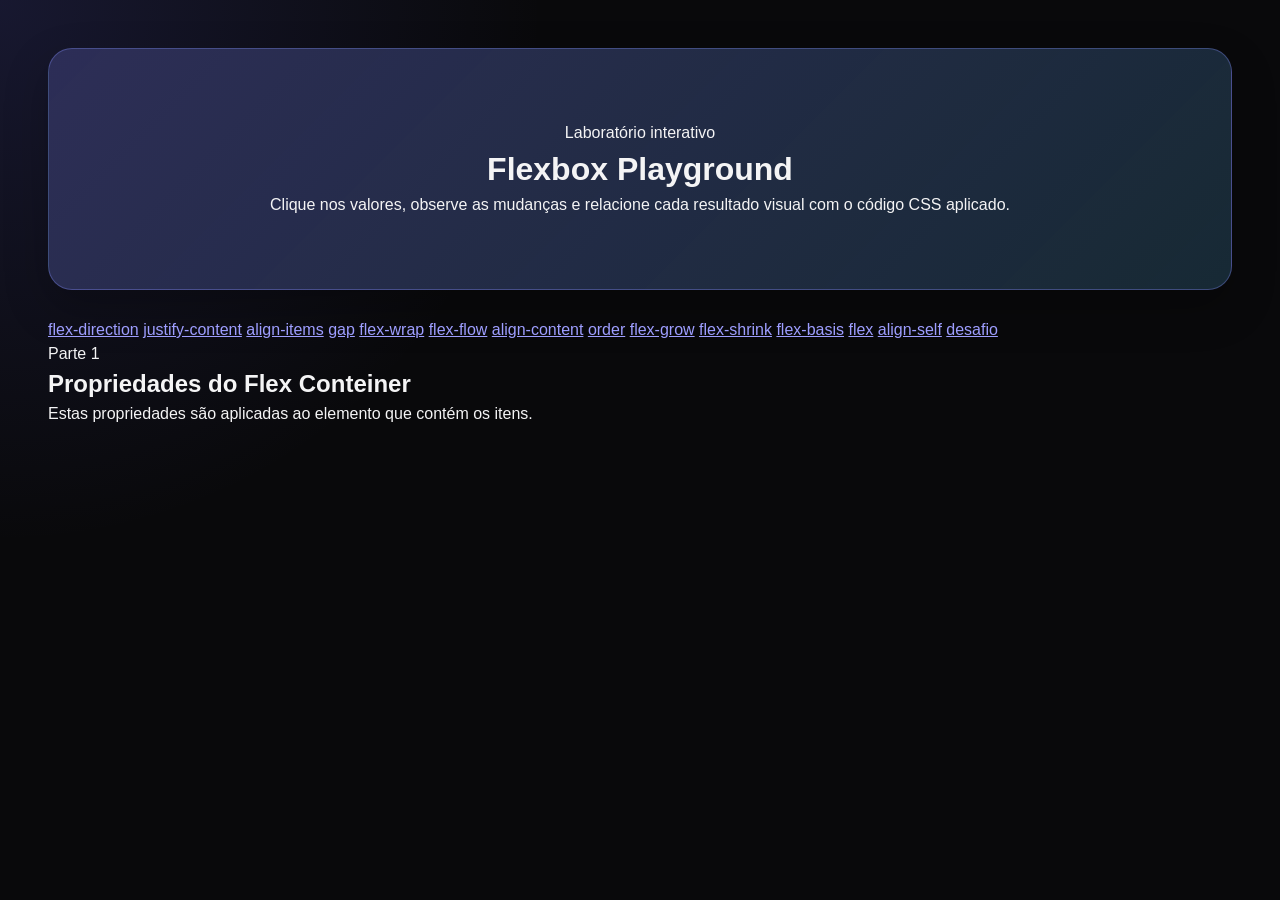
==== flexbox/index.html @ 940555e0 "v1.0.0 Created the project architecture, including:  - /js     - script.js  - /style     - style.css" ====
<!--Define que o 0documento utiliza HTMLS. Deve ser a primeira declaracao do arquivo -->
<!DOCTYPE html>
<!-- A tag html envolve toda a página. lang="pt-BR" informa o idioma para navegadores e leitores de tela. -->
<html lang="pt-BR">

<!-- O head guarda configurações e informações que não aparecem diretamente no conteúdo visual. -->
<head>
    <!-- Permite utilizar acentos, cedilha e outros caracteres especiais corretamente. -->
    <meta charset="UTF-8">
    <!-- Faz o layout respeitar a largura real de celulares, tablets e computadores. -->
    <meta name="viewport" content="width=device-width, initial-scale=1.0">
    <!-- -->
    <meta name="description" content="Laboratório interativo para aprender e praticar as principais propriedades do CSS flexbox">
    <!-- Texto exibido na aba do navegador -->
    <title>Laboratorio Flexbox</title>
    <!-- Conecta o HTML ao arquivo CSS responsável pela aparência da página. -->
    <link rel="stylesheet" href="style/style.css">
</head>

<!-- O body contém todo o conteúdo visível da página.             -->
<body>

   <!-- ===================================================
         CABEÇALHO PRINCIPAL
         Apresenta o nome e a proposta do laboratório.
    =================================================== -->
    <header class="page-header">
        <!-- Pequeno rótulo visual acima do título principal. -->
        <span class="page-label">Laboratório interativo</span>
        <!-- h1 é o título principal e deve representar o assunto da página. -->
        <h1>Flexbox Playground</h1>
        <p>
            Clique nos valores, observe as mudanças e relacione cada resultado visual com o código CSS aplicado.
        </p>
    </header>

    <!-- ===================================================
         NAVEGAÇÃO INTERNA
         Cada link aponta para o id de uma seção da página.
         aria-label descreve o menu para tecnologias assistivas.
    =================================================== -->
 
<nav class="property-navegation" aria-label="Navegação das propriedades do Flexbox">
    <a href="#flex-direction">flex-direction</a>
    <a href="#justify-content">justify-content</a>
    <a href="#align-items">align-items</a>
    <a href="#gap">gap</a>
    <a href="#flex-wrap">flex-wrap</a>
    <a href="#flex-flow">flex-flow</a>
    <a href="#align-content">align-content</a>
    <a href="#order">order</a>
    <a href="#flex-grow">flex-grow</a>
    <a href="#flex-shrink">flex-shrink</a>
    <a href="#flex-basis">flex-basis</a>
    <a href="#flex">flex</a>
    <a href="#align-self">align-self</a>
    <a href="#desafio">desafio</a>
</nav>


<!-- O main reúne o conteúdo principal do laboratório -->
<main>
    <!-- ===================================================
         PARTE 1 — PROPRIEDADES DO FLEX CONTAINER
         São aplicadas ao elemento pai, responsável por organizar os itens.
    =================================================== -->
    <header class="group-header">
        <span>Parte 1</span>
        <h2>Propriedades do Flex Conteiner</h2>
        <p>Estas propriedades são aplicadas ao elemento que contém os itens.</p>
    </header>
</main>

</body>

</html>
---- flexbox/style/style.css ----
/* ===========================================
   Configurações gerais
=========================================== */

:root {
    color-scheme: dark;
    --background: #09090b;
    --surface: #18181b;
    --surface-soft: #27272a;
    --surface-highlight: #3f3f46;
    --border: #52525b;
    --text: #f4f4f5;
    --text-muted: #d4d4d8;
    --primary: #818cf8;
    --accent: #38bdf8;
    --sucess: #22c55e;
    --warning: #f59e0b;
    --danger: #ef4444;
    --item: #0ea5e9;
    --item-selected: #f97316;
    --radius-small: 8px;
    --radius-medium: 12px;
    --radius-large: 18px;
    --shadow: 0 18px 45px rgba(0,0,0,0.24);

}

* {
    margin: 0;
    padding: 0;
    box-sizing: border-box;
}

html {
    scroll-behavior: smooth;
    scroll-padding-top: 100px;
}

body {
    min-height: 100vh;
    padding: clamp(16px, 4vw, 48px);
    color: var(--text);
    background:
        radial-gradient(circle at top left, rgba(99, 102, 241, 0.16), transparent 34rem), var(--background);
    font-family: Inter, Arial, Helvetica, sans-serif;
    line-height: 1.5;
}

button,
select {
    font: inherit;
}

button,
a,
select {
    -webkit-tap-highlight-color: transparent;
}

button:focus-visible,
a:focus-visible,
select:focus-visible {
    outline: 3px solid #facc15;
    outline-offset: 3px;
}

/* ===========================================
   Cabeçalho e navegação
=========================================== */

.page-header {
    max-width: 1200px;
    margin: 0 auto 28px;
    padding: clamp(28px, 6vw, 72px);
    text-align: center;
    background: 
    linear-gradient(
        135deg, rgba(99, 102, 241, 0.28),rgba(14, 165, 233, 0.12)), var(--surface);
    border: 1px solid rgba(129, 140, 248, 0.35);
    border-radius: 24px;
    box-shadow: var(--shadow);
}
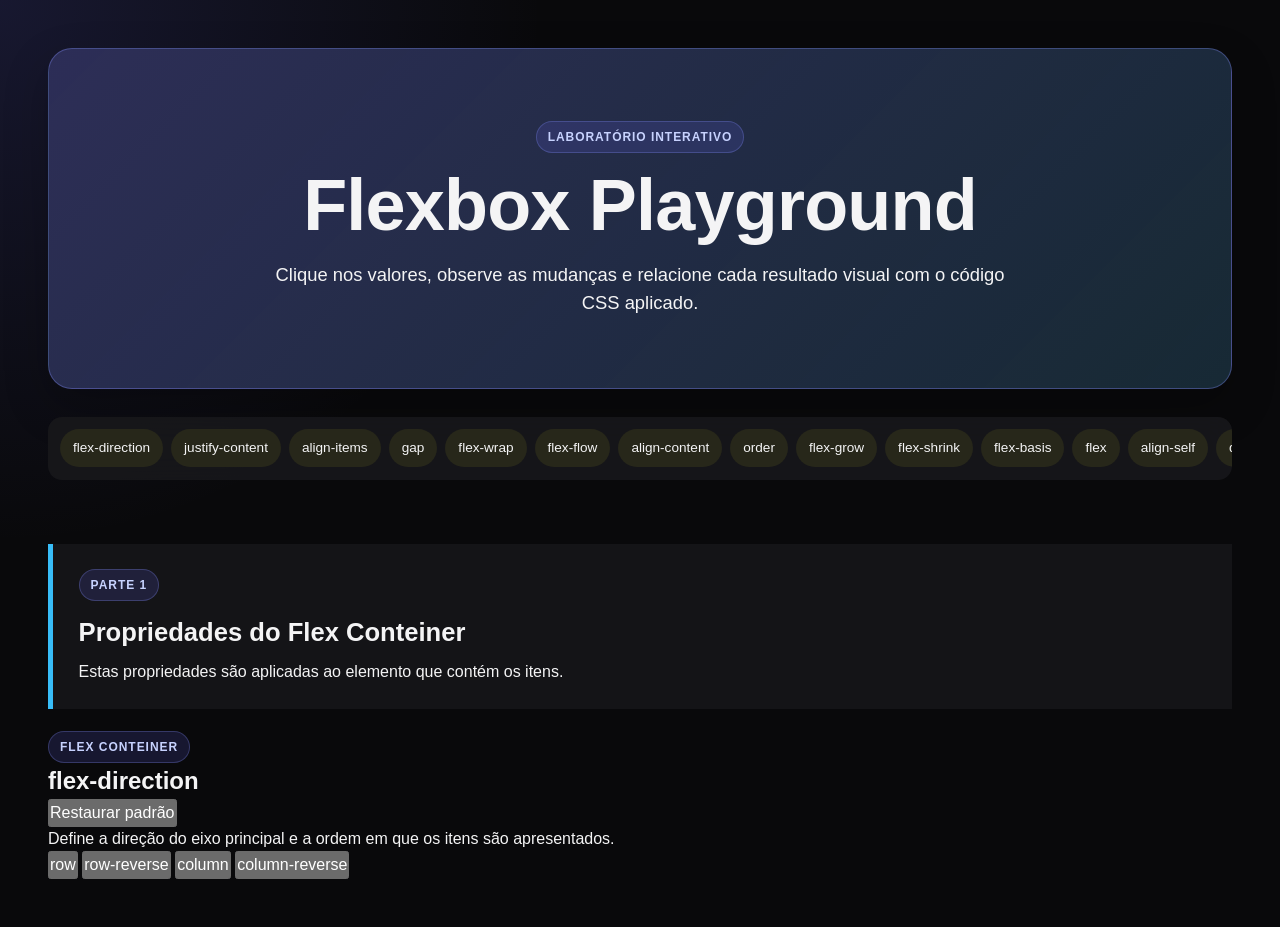
==== commit 78043bbd: "v1.0.1 Updates to index.html:  1. Fixed bugs in the navigation menu. 2. Added styling to the `group-" ====
--- a/flexbox/index.html
+++ b/flexbox/index.html
@@ -69,6 +69,39 @@
         <h2>Propriedades do Flex Conteiner</h2>
         <p>Estas propriedades são aplicadas ao elemento que contém os itens.</p>
     </header>
+
+    <!-- ===================================================
+         SEÇÃO: flex-direction
+         Define a direção do eixo principal e a ordem inicial dos itens.
+         O id permite acessar esta seção pelo menu de navegação.
+    =================================================== -->
+    <section class="demo" id="flex-direction">
+    <!-- Agrupa o título da propriedade e o botão que restaura o valor inicial. -->
+     <div class="demo-heading">
+        <div>
+            <span class="property-type">Flex Conteiner</span>
+            <h2>flex-direction</h2>
+        </div>
+        <button type="button" class="reset-button" data-reset-section="direction">Restaurar padrão</button>
+     </div>
+
+     <p class="demo-introduction">
+        Define a direção do eixo principal e a ordem em que os itens são apresentados.
+     </p>
+
+         <!-- 
+            Grupo de botões com os valores da propriedade.
+            role="group" e aria-label ajudam leitores de tela.
+            data-* guarda o valor que será lido pelo JavaScript.
+            aria-pressed informa qual botão está ativo
+         -->
+        <div class="buttons" role="group" aria-label="Valores de flex-direction">
+            <button type="button" data-direction="row" aria-pressed="true">row</button>
+            <button type="button" data-direction="row-reverse" aria-pressed="false">row-reverse</button>
+            <button type="button" data-direction="column" aria-pressed="false">column</button>
+            <button type="button" data-direction="column-reverse" aria-pressed="false">column-reverse</button>
+        </div>
+     </section>
 </main>
 
 </body>
--- a/flexbox/style/style.css
+++ b/flexbox/style/style.css
@@ -1,82 +1,181 @@
 /* ===========================================
    Configurações gerais
 =========================================== */
-
+ 
 :root {
     color-scheme: dark;
-    --background: #09090b;
+    --backgroud: #09090b;
     --surface: #18181b;
-    --surface-soft: #27272a;
+    --surface-soft: #27271a;
     --surface-highlight: #3f3f46;
-    --border: #52525b;
-    --text: #f4f4f5;
-    --text-muted: #d4d4d8;
-    --primary: #818cf8;
+    --bolder: #52525b;
+    --text:#f4f4f5;
+    --text-meted:#d4d4d8;
+    --primary:#6366f1;
+    --primary-hover: #818cf8;
     --accent: #38bdf8;
     --sucess: #22c55e;
     --warning: #f59e0b;
-    --danger: #ef4444;
+    --darger:#ef4444;
     --item: #0ea5e9;
     --item-selected: #f97316;
-    --radius-small: 8px;
-    --radius-medium: 12px;
+    --radius-small:8px;
+    --radius-medium:12px;
     --radius-large: 18px;
-    --shadow: 0 18px 45px rgba(0,0,0,0.24);
-
+    --shadow: 0 18px 45px rgba(0, 0, 0, 0.24);
 }
-
-* {
+ 
+*{
     margin: 0;
     padding: 0;
-    box-sizing: border-box;
+    box-sizing:border-box;
 }
-
+ 
 html {
     scroll-behavior: smooth;
-    scroll-padding-top: 100px;
+    scroll-padding-top:100px;
 }
-
+ 
 body {
     min-height: 100vh;
     padding: clamp(16px, 4vw, 48px);
     color: var(--text);
     background:
-        radial-gradient(circle at top left, rgba(99, 102, 241, 0.16), transparent 34rem), var(--background);
+        radial-gradient(circle at top left,
+            rgba(99, 102, 241, 0.16),
+            transparent 34rem),
+        var(--backgroud);
     font-family: Inter, Arial, Helvetica, sans-serif;
     line-height: 1.5;
 }
-
-button,
-select {
-    font: inherit;
+ 
+button, select {
+    font:inherit
 }
-
-button,
-a,
-select {
-    -webkit-tap-highlight-color: transparent;
+ 
+button, a, select {
+    -webkit-tap-highlight-color: transparent
 }
-
+ 
 button:focus-visible,
 a:focus-visible,
 select:focus-visible {
     outline: 3px solid #facc15;
     outline-offset: 3px;
 }
-
+ 
 /* ===========================================
-   Cabeçalho e navegação
+   Configurações gerais
 =========================================== */
-
+ 
 .page-header {
     max-width: 1200px;
     margin: 0 auto 28px;
     padding: clamp(28px, 6vw, 72px);
     text-align: center;
-    background: 
-    linear-gradient(
-        135deg, rgba(99, 102, 241, 0.28),rgba(14, 165, 233, 0.12)), var(--surface);
+    background:
+        linear-gradient(
+            135deg, rgba(99, 102, 241, 0.28),
+            rgba(14, 165, 233, 0.12)
+        ),
+        var(--surface);
     border: 1px solid rgba(129, 140, 248, 0.35);
     border-radius: 24px;
-    box-shadow: var(--shadow);
-}+    box-shadow:var(--shadow);
+}
+ 
+.page-label,
+.property-type,
+.group-header span {
+    display: inline-flex;
+    align-items: center;
+    width: fit-content;
+    padding: 6px 11px;
+    color: #c7d2fe;
+    background-color: rgba(99, 102, 241, 0.16);
+    border: 1px solid rgba(129, 140, 248, 0.28);
+    border-radius: 999px;
+    font-size: 0.75rem;
+    font-weight: 700;
+    letter-spacing: 0.08em;
+    text-transform: uppercase;
+}
+ 
+.page-header h1 {
+    margin-top: 16px;
+    font-size: clamp(2rem, 7vw, 4.5rem);
+    line-height: 1;
+    letter-spacing: -0.05rem;
+}
+ 
+.page-header p {
+    max-width: 760px;
+    margin: 20px auto 0;
+    color: var(--text-muted);
+    font-size: clamp(1rem, 2vw,1.15rem);
+}
+ 
+.property-navegation {
+    position: sticky;
+    top: 12px;
+    z-index: 20;
+    display: flex;
+    gap: 8px;
+    flex-wrap: nowrap;
+    max-width: 1200px;
+    margin: 0 auto 36px;
+    padding: 12px;
+    overflow-x: auto;
+    background-color: rgba(24, 24, 27, 0.9);
+    border: 1px solid var(--border);
+    border-radius: 14px;
+    box-shadow: 0 12px 30 rgba(0, 0, 0, 0.2);
+    backdrop-filter: blur(14px);
+}
+ 
+.property-navegation a {
+    flex: 0 0 auto;
+    padding: 8px 12px;
+    color: var(--text-muted);
+    background-color: var(--surface-soft);
+    border: 1px solid transparent;
+    border-radius: 999px;
+    text-decoration: none;
+    font-size: 0.85rem;
+    transition: 0.2s;
+}
+ 
+.property-navegation a:hover {
+    color: white;
+    background-color: var(--primary);
+    border-color: var(--primary);
+}
+ 
+/* ===========================================
+   Grupos e seções
+=========================================== */
+ 
+main {
+    max-width: 1220px;
+    margin: 0 auto;
+}
+ 
+.group-header {
+    margin: 64px 0 22px;
+    padding: clamp(20px, 2vw, 32px);
+    background-color: rgba(24, 24, 27, 0.76);
+    border-left: 5px solid var(--accent);
+    border-radius: 0 var(--radius-large) var(--radiuns-larger) 0;
+}
+ 
+.group-header h2 {
+    margin-top: 12px;
+    color: var(--text);
+    font-size: clamp(1.6rem, 2vw, 2.4rem);
+}
+ 
+.group-header p {
+    margin-top: 8px;
+    color: var(--text-muted);
+}
+ 
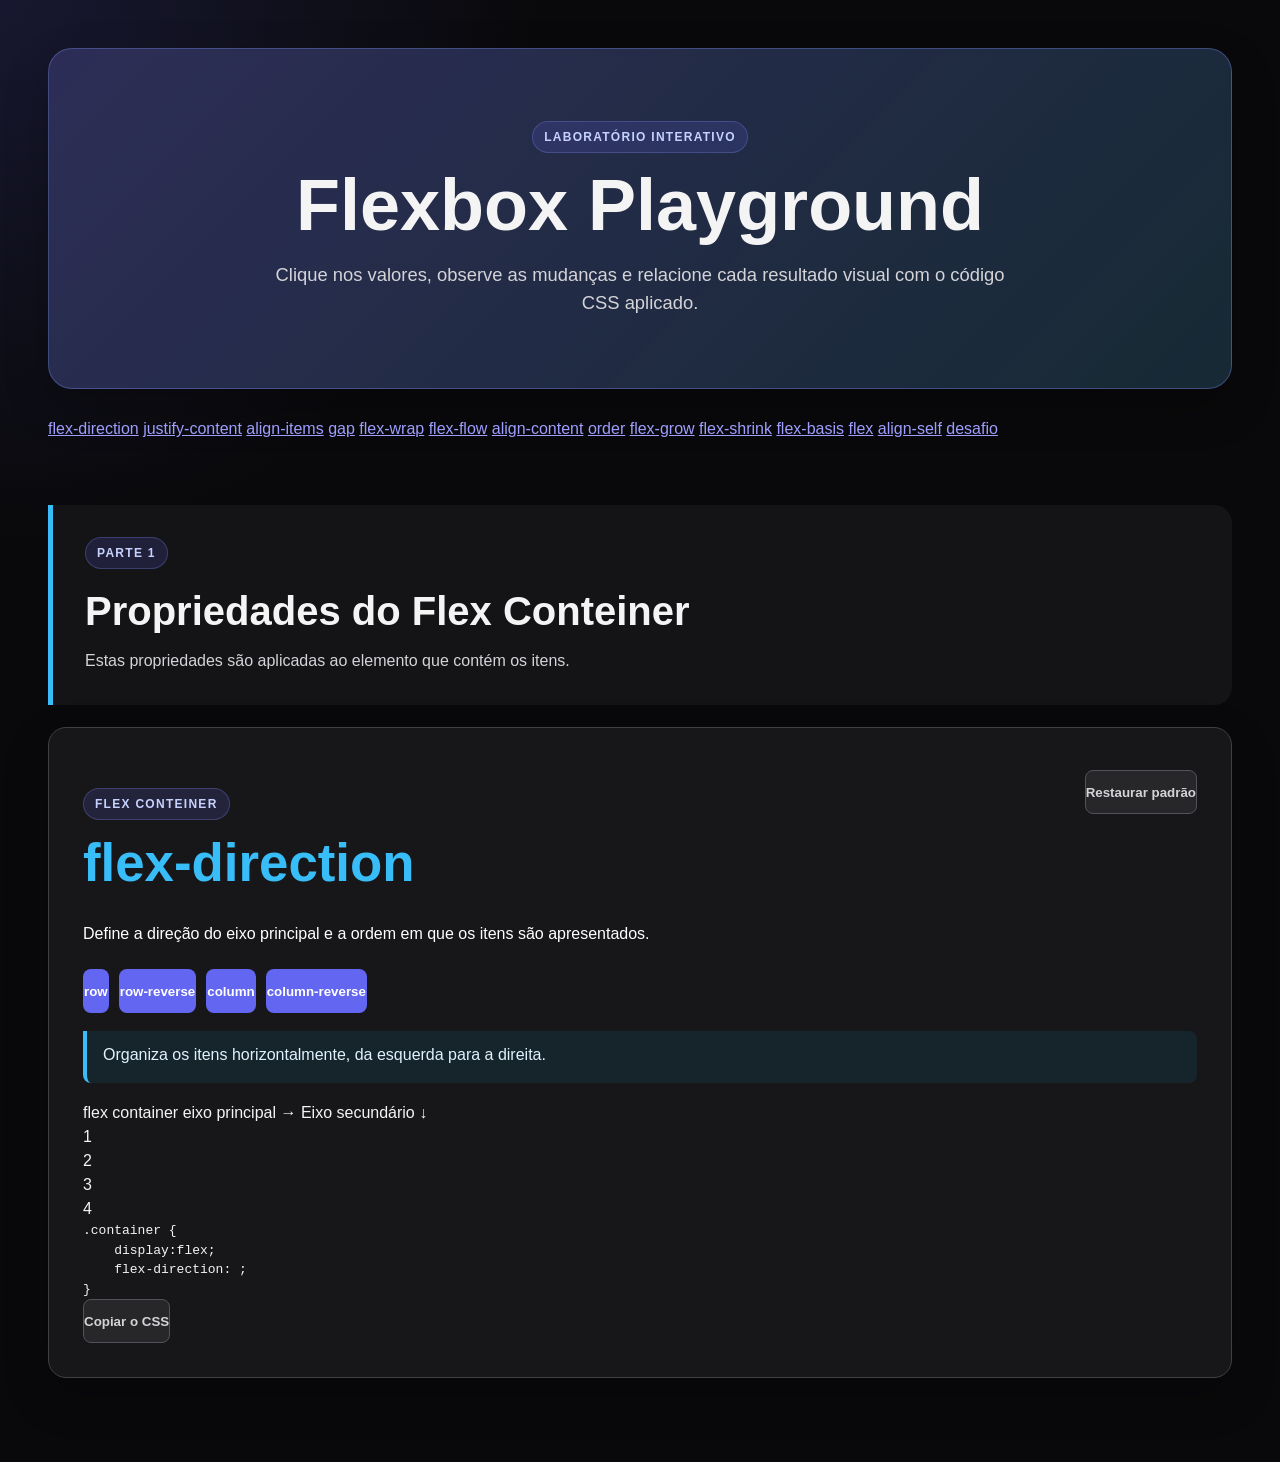
==== commit 87304881: "v1.0.2 Update to index.html:  1. Added a custom description field (updated via JavaScript based on t" ====
--- a/flexbox/index.html
+++ b/flexbox/index.html
@@ -101,7 +101,48 @@
             <button type="button" data-direction="column" aria-pressed="false">column</button>
             <button type="button" data-direction="column-reverse" aria-pressed="false">column-reverse</button>
         </div>
-     </section>
+
+             <!-- 
+            Descrição atualizada pelo JavaScript conforme o botão escolhido.
+            aria-live="polite" permite anunciar a mudança para leitores de tela.
+         -->
+
+         <P class="property-description direction-description" aria-live="polite">
+            Organiza os itens horizontalmente, da esquerda para a direita.
+         </P>
+
+          <!-- 
+            Áre visual da demonstração.
+            A classe container recebe disflax:flex no CSS.
+            A segunda classe identifica a propriedade demonstrada.
+         -->
+            <div class="container direction-container" id="direction-container">
+                <span class="container-label">flex container</span>
+                <!-- Indicadores dos eixos; o JavaScript atualiza as setas nesta seção. -->
+                <span class="axis axis-main direction-main-axis">eixo principal →</span>
+                <span class="axis axis-cross direction-cross-axis">Eixo secundário ↓</span>
+                <!-- Cada elemento .item é um flex Item. Os números facilitam observar ordem e posição-->
+                 <div><span class="item">1</span></div>
+                 <div><span class="item">2</span></div>
+                 <div><span class="item">3</span></div>
+                 <div><span class="item">4</span></div>
+            </div>
+
+            <!-- 
+            Mostra o CSS correspondente ao valor selecionado.
+            pre preserva espaços e quebras de linha; code identifica código-fonte.
+            Obotão usa data-copy-property e data-copy-target para copiar o resultado.
+            -->
+            <div class="code-wrapper">
+                <pre class="code"><code>.container {
+    display:flex;
+    flex-direction: <strong class="direction-value" aria-live="polite"></strong>;
+}</code></pre>
+                <button type="button" class="copy-button" data-copy-property="flex-direction"
+                    data-copy-target=".direction-value">Copiar o CSS</button>
+            </div>
+        </section>
+
 </main>
 
 </body>
--- a/flexbox/style/style.css
+++ b/flexbox/style/style.css
@@ -4,36 +4,36 @@
  
 :root {
     color-scheme: dark;
-    --backgroud: #09090b;
+    --background: #09090b;
     --surface: #18181b;
-    --surface-soft: #27271a;
+    --surface-soft: #27272a;
     --surface-highlight: #3f3f46;
-    --bolder: #52525b;
-    --text:#f4f4f5;
-    --text-meted:#d4d4d8;
-    --primary:#6366f1;
+    --border: #52525b;
+    --text: #f4f4f5;
+    --text-muted: #d4d4d8;
+    --primary: #6366f1;
     --primary-hover: #818cf8;
     --accent: #38bdf8;
     --sucess: #22c55e;
     --warning: #f59e0b;
-    --darger:#ef4444;
+    --danger: #ef4444;
     --item: #0ea5e9;
     --item-selected: #f97316;
-    --radius-small:8px;
-    --radius-medium:12px;
-    --radius-large: 18px;
-    --shadow: 0 18px 45px rgba(0, 0, 0, 0.24);
+    --radius-small: 8px;
+    --radius-medium: 12px;
+    --radius-large:18px;
+    --shadow:0 18px 45px rgba(0, 0, 0, 0.24);
 }
  
 *{
     margin: 0;
     padding: 0;
-    box-sizing:border-box;
+    box-sizing: border-box;
 }
  
 html {
     scroll-behavior: smooth;
-    scroll-padding-top:100px;
+    scroll-padding-top: 100px;
 }
  
 body {
@@ -42,30 +42,33 @@
     color: var(--text);
     background:
         radial-gradient(circle at top left,
-            rgba(99, 102, 241, 0.16),
-            transparent 34rem),
-        var(--backgroud);
-    font-family: Inter, Arial, Helvetica, sans-serif;
+         rgba(99, 102, 241, 0.16),
+        transparent 34rem),
+        var(--background);
+    font-family: Inter, Arial, Arial, Helvetica, sans-serif;
     line-height: 1.5;
 }
  
-button, select {
-    font:inherit
-}
- 
-button, a, select {
-    -webkit-tap-highlight-color: transparent
+button
+select {
+    font: inherit;
+}
+ 
+button,
+a,
+select {
+    -webkit-tap-highlight-color: transparent;
 }
  
 button:focus-visible,
 a:focus-visible,
 select:focus-visible {
-    outline: 3px solid #facc15;
+    outline:3px solid #facc15;
     outline-offset: 3px;
 }
  
 /* ===========================================
-   Configurações gerais
+   Cabeçalho e navegação
 =========================================== */
  
 .page-header {
@@ -81,7 +84,7 @@
         var(--surface);
     border: 1px solid rgba(129, 140, 248, 0.35);
     border-radius: 24px;
-    box-shadow:var(--shadow);
+    box-shadow: var(--shadow);
 }
  
 .page-label,
@@ -90,14 +93,14 @@
     display: inline-flex;
     align-items: center;
     width: fit-content;
-    padding: 6px 11px;
+    padding:6px 11px;
     color: #c7d2fe;
-    background-color: rgba(99, 102, 241, 0.16);
+    background: rgba(99, 102, 241, 0.16);
     border: 1px solid rgba(129, 140, 248, 0.28);
     border-radius: 999px;
     font-size: 0.75rem;
     font-weight: 700;
-    letter-spacing: 0.08em;
+    letter-spacing: 0.08rem;
     text-transform: uppercase;
 }
  
@@ -105,17 +108,17 @@
     margin-top: 16px;
     font-size: clamp(2rem, 7vw, 4.5rem);
     line-height: 1;
-    letter-spacing: -0.05rem;
+    letter-spacing: -0,05em;
 }
  
 .page-header p {
     max-width: 760px;
     margin: 20px auto 0;
     color: var(--text-muted);
-    font-size: clamp(1rem, 2vw,1.15rem);
-}
- 
-.property-navegation {
+    font-size: clamp(1rem, 2vw, 1.15rem); /*   1.15rem*/
+}
+ 
+.property-navigation {
     position: sticky;
     top: 12px;
     z-index: 20;
@@ -129,11 +132,11 @@
     background-color: rgba(24, 24, 27, 0.9);
     border: 1px solid var(--border);
     border-radius: 14px;
-    box-shadow: 0 12px 30 rgba(0, 0, 0, 0.2);
+    box-shadow: 0 12px 30px rgba(0, 0, 0, 0.2);
     backdrop-filter: blur(14px);
 }
  
-.property-navegation a {
+.property-navigation a {
     flex: 0 0 auto;
     padding: 8px 12px;
     color: var(--text-muted);
@@ -145,37 +148,201 @@
     transition: 0.2s;
 }
  
-.property-navegation a:hover {
+.property-navigation a:hover {
     color: white;
     background-color: var(--primary);
-    border-color: var(--primary);
-}
- 
-/* ===========================================
-   Grupos e seções
-=========================================== */
+    border-color: var(--primary-hover);
+}
+ 
+/* ================================================
+    Grupois e seções
+================================================ */
  
 main {
-    max-width: 1220px;
+    max-width: 1200px;
     margin: 0 auto;
 }
  
 .group-header {
     margin: 64px 0 22px;
-    padding: clamp(20px, 2vw, 32px);
+    padding: clamp(20px, 4vw, 32px);
     background-color: rgba(24, 24, 27, 0.76);
     border-left: 5px solid var(--accent);
-    border-radius: 0 var(--radius-large) var(--radiuns-larger) 0;
+    border-radius: 0 var(--radius-large) var(--radius-large) 0;
 }
  
 .group-header h2 {
     margin-top: 12px;
     color: var(--text);
-    font-size: clamp(1.6rem, 2vw, 2.4rem);
+    font-size: clamp(1.6rem, 4vw, 2.5rem);
 }
  
 .group-header p {
     margin-top: 8px;
     color: var(--text-muted);
 }
- + 
+/* ===========================================================
+    CARD DE DEMONSTRAÇÃO
+ 
+    Cada propriedade é apresentada dentro de um card separado.
+ 
+    overflow: hidden impede que elementos ultrapassem as bordas.
+=========================================================== */
+ 
+.demo {
+    margin-bottom: 36px;
+    padding: clamp(20px, 4vw, 34px);
+    overflow: hidden;
+    background-color: rgba(24, 24, 27, 0.92);
+    border: 1px solid var(--surface-highlight);
+    border-radius: var(--radius-large);
+    box-shadow: var(--shadow);
+}
+ 
+/* ============================================================
+    CABEÇALHO INTERNO DA DEMONSTRAÇÃO
+ 
+    Utiliza Flexblox para separar o título da propriedade e
+    o botão de restauração.
+============================================================ */
+ 
+.demo-heading {
+    display: flex;
+    align-items: flex-start;
+    justify-content: space-between;
+    gap: 20px;
+}
+ 
+.demo-heading {
+    margin-top: 8px;
+    color: var(--accent);
+    font-size: clamp(1.55rem, 4vw, 2.2rem);
+ 
+ 
+}.item-property {
+    color: #fed7aa;
+    background-color: rgba(249, 115, 22, 0.14);
+    border-color: rgba(249, 115, 22, 0.3);
+}
+ 
+.challange-label {
+    color: #bbf7d0;
+    background: rgba(34, 197, 94, 0.14);
+    border-color: rgba(34, 197, 94, 0.3);
+}
+ 
+.demo-introduction {
+    max-width: 850px;
+    margin: 18px 0 22px;
+    color: var(--text-muted);
+    line-height: 1.7;
+}
+ 
+.demo-introduction {
+    color: white;
+}
+ 
+/* ============================================================
+    DESCRIÇÃO DINÂMICA
+ 
+    Este texto será atualizado pelo JavaScript quando o aluno
+    selecionar outro valor da propriedade;
+============================================================= */
+ 
+.property-description {
+    min-height: 52px;
+    margin: 0 0 18px;
+    padding: 12px 16px;
+    color: #e0f2fe;
+    background-color: rgba(14, 165, 233, 0.09);
+    border-left: 4px solid var(--accent);
+    border-radius: 0 var(--radius-small) var(--radius-small);
+}
+ 
+/*====================================================
+botoes e controles
+====================================================*/
+ 
+.buttons {
+    display: flex;
+    gap: 10px;
+    flex-wrap: wrap;
+    margin-bottom: 18px;
+}
+ 
+/*====================================================
+botao padrao
+ 
+min-height: 44px cria uma area confortavel para que clique tambem em dispositivos com tela sencivel ao toque
+====================================================*/
+ 
+button{
+    min-height: 44px;
+    padding: 10 px 17px;
+    color: white;
+    background-color: var(--primary);
+    border: 1px solid transparent;
+    border-radius: var(--radius-small);
+    cursor: pointer;
+    font-weight: 700;
+    transition:
+        tranform 0.2s,
+        background-color 0.02s,
+        border-color 0.02s,
+        box-shadow 0.02;
+}
+ 
+button.hover {
+    background-color: var(--primary-hover);
+    transform: translateY(-1px);
+}
+ 
+/*====================================================
+botap ativo
+a classe active é controlada pelo javascript e mostra qual valor css esta selecionado
+====================================================*/
+ 
+button.avtive {
+    color: #052e16;
+    background-color: var(--sucess);
+    border-color: #86efac;
+    box-shadow: 0 0 0 4px rgba(34, 196, 94, 0.14);
+}
+ 
+.reset-button,
+.copy-button {
+    color: var(--text-muted);
+    background-color: var(--surface-soft);
+    border-color: var(--border);
+    font-weight: 600;
+ 
+}
+ 
+.reset-button:hover,
+.copy-button:hover {
+    color: white;
+    background-color: var(--surface-highlight);
+}
+ 
+/*====================================================
+esta classe é adicionada temporariamente pelo javascript após o codigo css ser copiado
+====================================================*/
+ 
+.copy-button.copy-success {
+    color: #052e16;
+    background-color: var(--sucess);
+    border-color: #86efac;
+}
+ 
+.compact-buttons {
+    margin-bottom: 0;
+}
+ 
+/*====================================================
+controle da demoonstraçao flex-shrink
+ 
+flex-shirink só é percebido quando falta espaco
+ 
+por isso esta area permite alterar a largura do container
+====================================================*/
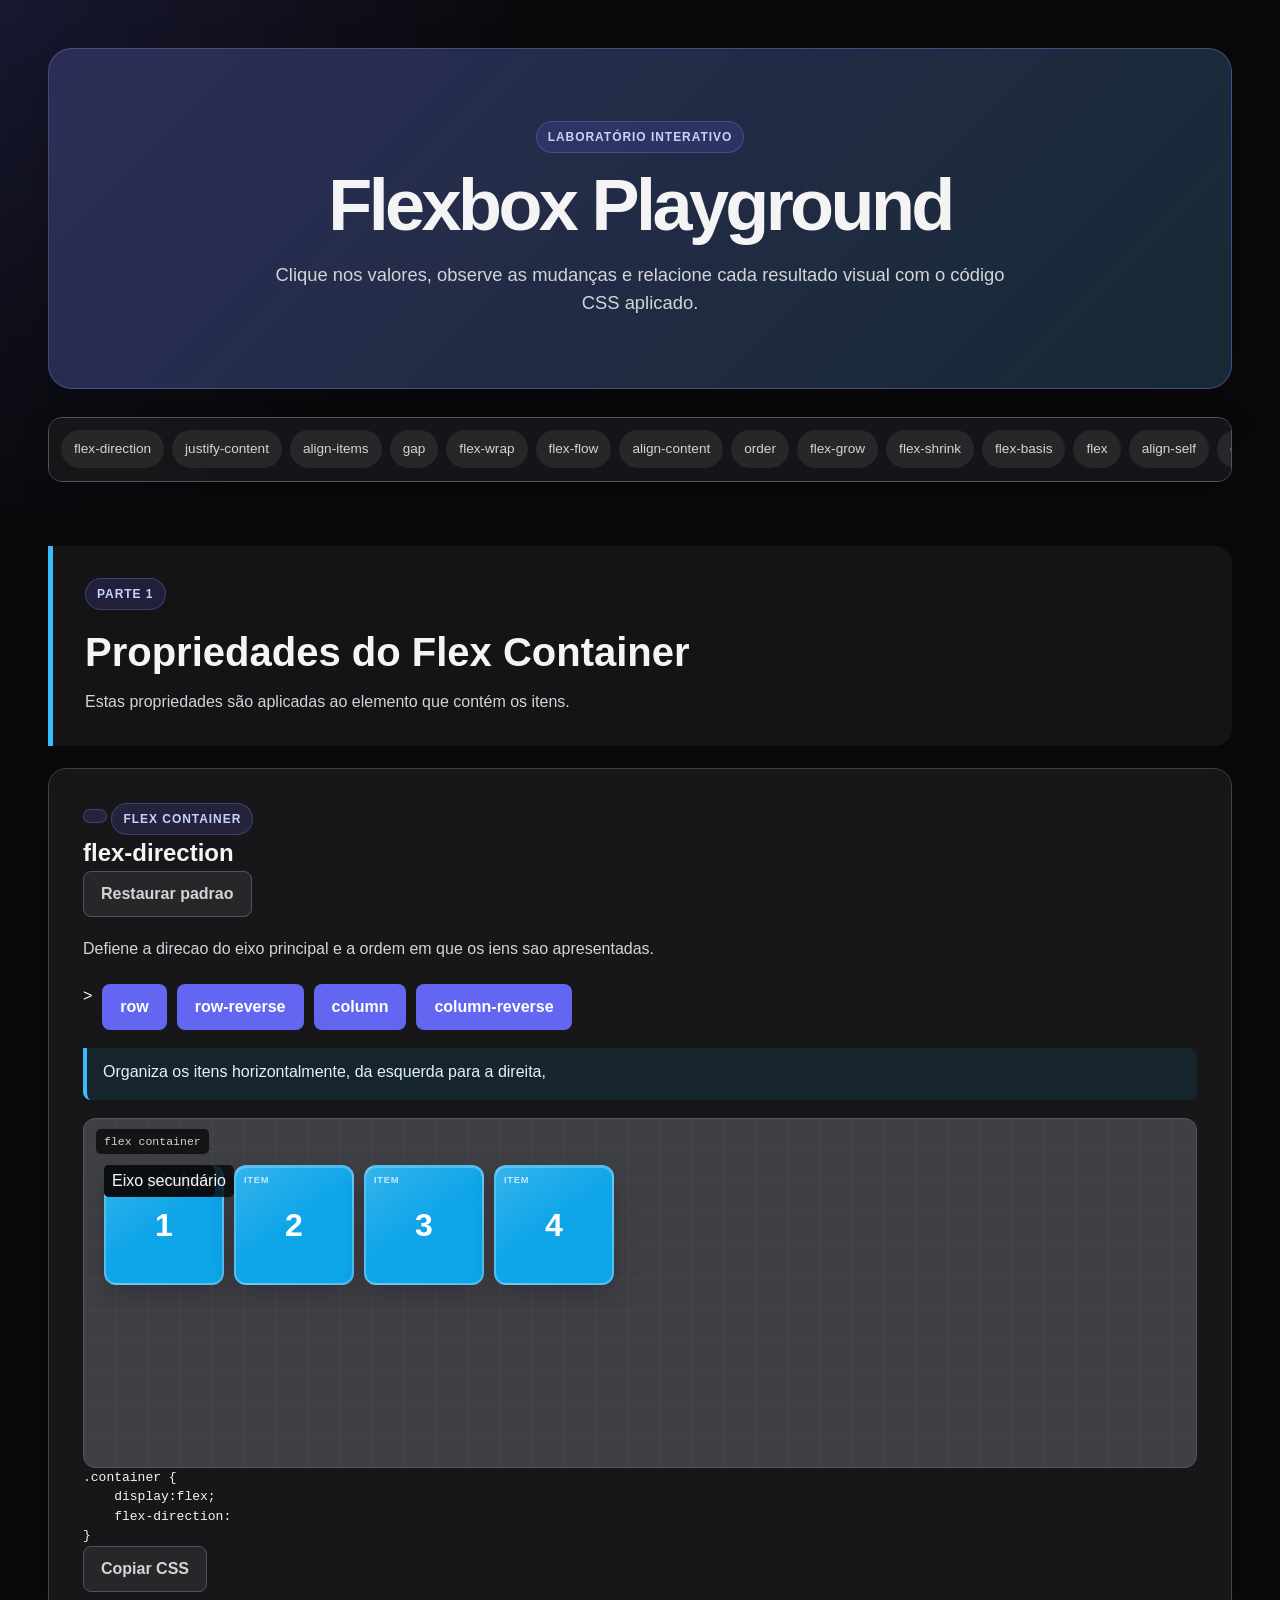
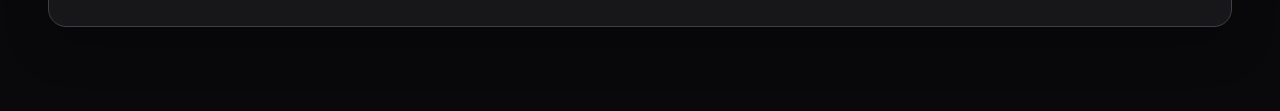
==== commit 2f975353: "v1.0.3 Update to index.html:  There were no updates to this file in this version.  Update to style.c" ====
--- a/flexbox/index.html
+++ b/flexbox/index.html
@@ -1,151 +1,153 @@
-<!--Define que o 0documento utiliza HTMLS. Deve ser a primeira declaracao do arquivo -->
+<!-- Define que o documento utiliza HTML5. Deve ser a primeira declaração do arquivo -->
 <!DOCTYPE html>
 <!-- A tag html envolve toda a página. lang="pt-BR" informa o idioma para navegadores e leitores de tela. -->
 <html lang="pt-BR">
-
+ 
 <!-- O head guarda configurações e informações que não aparecem diretamente no conteúdo visual. -->
 <head>
     <!-- Permite utilizar acentos, cedilha e outros caracteres especiais corretamente. -->
     <meta charset="UTF-8">
     <!-- Faz o layout respeitar a largura real de celulares, tablets e computadores. -->
     <meta name="viewport" content="width=device-width, initial-scale=1.0">
-    <!-- -->
-    <meta name="description" content="Laboratório interativo para aprender e praticar as principais propriedades do CSS flexbox">
+    <!-- Descrição usada por mecanismos de busca e no compartilhamento do link. -->
+    <meta name="description" content="Laboratório interativo para aprender e praticar as principais propriedades do CSS flexbox.">
     <!-- Texto exibido na aba do navegador -->
-    <title>Laboratorio Flexbox</title>
+    <title>Laboratório Flexbox</title>
     <!-- Conecta o HTML ao arquivo CSS responsável pela aparência da página. -->
     <link rel="stylesheet" href="style/style.css">
 </head>
-
-<!-- O body contém todo o conteúdo visível da página.             -->
+ 
+<!-- O body contém todo o conteúdo visível da página. -->
 <body>
-
-   <!-- ===================================================
+   
+    <!-- ===================================================
          CABEÇALHO PRINCIPAL
          Apresenta o nome e a proposta do laboratório.
     =================================================== -->
     <header class="page-header">
         <!-- Pequeno rótulo visual acima do título principal. -->
         <span class="page-label">Laboratório interativo</span>
-        <!-- h1 é o título principal e deve representar o assunto da página. -->
+        <!-- h1 é o título principal e deve represetar o assunto da página. -->
         <h1>Flexbox Playground</h1>
         <p>
-            Clique nos valores, observe as mudanças e relacione cada resultado visual com o código CSS aplicado.
+            Clique nos valores, observe as mudanças e relacione cada resultado visual
+            com o código CSS aplicado.
         </p>
     </header>
-
+ 
     <!-- ===================================================
          NAVEGAÇÃO INTERNA
          Cada link aponta para o id de uma seção da página.
          aria-label descreve o menu para tecnologias assistivas.
     =================================================== -->
  
-<nav class="property-navegation" aria-label="Navegação das propriedades do Flexbox">
-    <a href="#flex-direction">flex-direction</a>
-    <a href="#justify-content">justify-content</a>
-    <a href="#align-items">align-items</a>
-    <a href="#gap">gap</a>
-    <a href="#flex-wrap">flex-wrap</a>
-    <a href="#flex-flow">flex-flow</a>
-    <a href="#align-content">align-content</a>
-    <a href="#order">order</a>
-    <a href="#flex-grow">flex-grow</a>
-    <a href="#flex-shrink">flex-shrink</a>
-    <a href="#flex-basis">flex-basis</a>
-    <a href="#flex">flex</a>
-    <a href="#align-self">align-self</a>
-    <a href="#desafio">desafio</a>
-</nav>
-
-
-<!-- O main reúne o conteúdo principal do laboratório -->
-<main>
-    <!-- ===================================================
-         PARTE 1 — PROPRIEDADES DO FLEX CONTAINER
-         São aplicadas ao elemento pai, responsável por organizar os itens.
-    =================================================== -->
-    <header class="group-header">
-        <span>Parte 1</span>
-        <h2>Propriedades do Flex Conteiner</h2>
-        <p>Estas propriedades são aplicadas ao elemento que contém os itens.</p>
-    </header>
-
-    <!-- ===================================================
-         SEÇÃO: flex-direction
-         Define a direção do eixo principal e a ordem inicial dos itens.
-         O id permite acessar esta seção pelo menu de navegação.
-    =================================================== -->
+    <nav class="property-navigation" aria-label="Navegação das propriedades do Flexbox">
+        <a href="#flex-direction">flex-direction</a>
+        <a href="#justify-content">justify-content</a>
+        <a href="#align-items">align-items</a>
+        <a href="#gap">gap</a>
+        <a href="#flex-wrap">flex-wrap</a>
+        <a href="#flex-flow">flex-flow</a>
+        <a href="#align-content">align-content</a>
+        <a href="#order">order</a>
+        <a href="#flex-grow">flex-grow</a>
+        <a href="#flex-shrink">flex-shrink</a>
+        <a href="#flex-basis">flex-basis</a>
+        <a href="#flex">flex</a>
+        <a href="#align-self">align-self</a>
+        <a href="#desafio">desafio</a>
+    </nav>
+ 
+    <!-- O main reúne o conteúdo principal do laboratório -->
+    <main>
+ 
+ <!-- ===================================================
+PARTE 1 — PROPRIEDADES DO FLEX CONTAINER
+São aplicadas ao elemento pai, responsável por organizar os itens.
+=================================================== -->
+        <header class="group-header">
+            <span>Parte 1</span>
+            <h2>Propriedades do Flex Container</h2>
+            <p>Estas propriedades são aplicadas ao elemento que contém os itens.</p>
+        </header>
+ 
+       
+<!-- ===========================================
+seção: flex-direction
+Define a direção do eixo principal e a ordem inicial dos itens.
+O id permite acessar esta seção pelo menu de navegação.
+=========================================== -->
     <section class="demo" id="flex-direction">
-    <!-- Agrupa o título da propriedade e o botão que restaura o valor inicial. -->
-     <div class="demo-heading">
-        <div>
-            <span class="property-type">Flex Conteiner</span>
+        <!-- Agrupa o titulo da propriedade e o botão que restaura o valor inicial.-->
+         <div class="property-type">
+         </div>
+            <span class="property-type">Flex Container</span>
             <h2>flex-direction</h2>
-        </div>
-        <button type="button" class="reset-button" data-reset-section="direction">Restaurar padrão</button>
-     </div>
-
-     <p class="demo-introduction">
-        Define a direção do eixo principal e a ordem em que os itens são apresentados.
-     </p>
-
-         <!-- 
-            Grupo de botões com os valores da propriedade.
-            role="group" e aria-label ajudam leitores de tela.
-            data-* guarda o valor que será lido pelo JavaScript.
-            aria-pressed informa qual botão está ativo
-         -->
-        <div class="buttons" role="group" aria-label="Valores de flex-direction">
-            <button type="button" data-direction="row" aria-pressed="true">row</button>
-            <button type="button" data-direction="row-reverse" aria-pressed="false">row-reverse</button>
-            <button type="button" data-direction="column" aria-pressed="false">column</button>
-            <button type="button" data-direction="column-reverse" aria-pressed="false">column-reverse</button>
-        </div>
-
-             <!-- 
-            Descrição atualizada pelo JavaScript conforme o botão escolhido.
-            aria-live="polite" permite anunciar a mudança para leitores de tela.
-         -->
-
-         <P class="property-description direction-description" aria-live="polite">
-            Organiza os itens horizontalmente, da esquerda para a direita.
-         </P>
-
-          <!-- 
-            Áre visual da demonstração.
-            A classe container recebe disflax:flex no CSS.
-            A segunda classe identifica a propriedade demonstrada.
-         -->
-            <div class="container direction-container" id="direction-container">
-                <span class="container-label">flex container</span>
-                <!-- Indicadores dos eixos; o JavaScript atualiza as setas nesta seção. -->
-                <span class="axis axis-main direction-main-axis">eixo principal →</span>
-                <span class="axis axis-cross direction-cross-axis">Eixo secundário ↓</span>
-                <!-- Cada elemento .item é um flex Item. Os números facilitam observar ordem e posição-->
-                 <div><span class="item">1</span></div>
-                 <div><span class="item">2</span></div>
-                 <div><span class="item">3</span></div>
-                 <div><span class="item">4</span></div>
-            </div>
-
-            <!-- 
-            Mostra o CSS correspondente ao valor selecionado.
-            pre preserva espaços e quebras de linha; code identifica código-fonte.
-            Obotão usa data-copy-property e data-copy-target para copiar o resultado.
-            -->
-            <div class="code-wrapper">
-                <pre class="code"><code>.container {
+         <div>
+            <button type="button" class="reset-button" data-reset-section="direction">Restaurar padrao </button>
+         </div>
+         <p class="demo-introduction">
+            Defiene a direcao do eixo principal e a ordem em que os iens sao apresentadas.
+         </p>
+ 
+<!--
+Grupo de botoes com os valores da propriedades.
+role=*group" e arial-label ajudam leitores de tela
+data-*guarda o valor que sera lido pelo JavaScript.
+arial -pressed informa qual botao esta ativo.
+-->
+ 
+<div class="buttons" role="group" aria-label="Valores de flex-direction">>
+   <button type="button" data-direction="row" aria-pressed="true">row</button>
+   <button type="button" data-direction="row-reverse" aria-pressed="false">row-reverse</button>
+   <button type="button" data-direction="column" aria-pressed="false">column</button>
+   <button type="button" data-direction="column-reverse" aria-pressed="false">column-reverse</button>
+  </div>
+ 
+  <!--
+  Descriçao atualizada pelo JavaScript conforme o botão escohido.
+  aria-live="polite" permite anunciar a mudança para leitores de tela.
+  -->
+ 
+  <p class="property-description direction-description" aria-live="polite">
+    Organiza os itens horizontalmente, da esquerda para a direita,
+  </p>
+ 
+    <!--
+    Area visual da demostração.
+    A classe conainer recebe display:flex no CSS.
+    A segunda classe identifica a propiedade demostrada.
+    -->
+    <div class="container direction-container" id="direction-container">
+        <span class="container-label">flex container</span>
+        <!-- Indicadores dos eixos; o JavaScript atualiza as setas nesta seção. -->
+         <span class="axis axis-main direction-main-axis">Eixo principal</span>
+         <span class="axis axis-croos direction-croos-axis">Eixo secundário</span>
+         <!-- Cada elemento .item é um flex item. Os números facilitam observar ordem e posição. -->
+          <div><span class="item">1</span></div>
+          <div><span class="item">2</span></div>
+          <div><span class="item">3</span></div>
+          <div><span class="item">4</span></div>
+    </div>
+ 
+    <!--
+    Mostra o CSS correspondente ao valor selecionada.
+    pre preserva espaços e quebras de linha; code indentifica código-fonte.
+    O botão usa data-copy-property e data-copy-target para copiar o reultado.
+     -->
+    <div class="code-wrapper">
+        <pre class="code"><code>.container {
     display:flex;
-    flex-direction: <strong class="direction-value" aria-live="polite"></strong>;
+    flex-direction: <strong class="direction-value" aria-live="polite"></strong>
 }</code></pre>
                 <button type="button" class="copy-button" data-copy-property="flex-direction"
-                    data-copy-target=".direction-value">Copiar o CSS</button>
+                data-copy-taget="direction-value">Copiar CSS</button>
             </div>
         </section>
-
+ 
 </main>
-
+ 
 </body>
-
 </html>
+ 
  
--- a/flexbox/style/style.css
+++ b/flexbox/style/style.css
@@ -14,18 +14,18 @@
     --primary: #6366f1;
     --primary-hover: #818cf8;
     --accent: #38bdf8;
-    --sucess: #22c55e;
+    --success: #22c55e;
     --warning: #f59e0b;
     --danger: #ef4444;
     --item: #0ea5e9;
     --item-selected: #f97316;
     --radius-small: 8px;
     --radius-medium: 12px;
-    --radius-large:18px;
-    --shadow:0 18px 45px rgba(0, 0, 0, 0.24);
-}
- 
-*{
+    --radius-large: 18px;
+    --shadow: 0 18px 45px rgba(0, 0, 0, 0.24);
+}
+ 
+* {
     margin: 0;
     padding: 0;
     box-sizing: border-box;
@@ -42,14 +42,14 @@
     color: var(--text);
     background:
         radial-gradient(circle at top left,
-         rgba(99, 102, 241, 0.16),
-        transparent 34rem),
+            rgba(99, 102, 241, 0.16),
+            transparent 34rem),
         var(--background);
-    font-family: Inter, Arial, Arial, Helvetica, sans-serif;
+    font-family: Inter, Arial, Helvetica, sans-serif;
     line-height: 1.5;
 }
  
-button
+button,
 select {
     font: inherit;
 }
@@ -63,7 +63,7 @@
 button:focus-visible,
 a:focus-visible,
 select:focus-visible {
-    outline:3px solid #facc15;
+    outline: 3px solid #facc15;
     outline-offset: 3px;
 }
  
@@ -93,14 +93,14 @@
     display: inline-flex;
     align-items: center;
     width: fit-content;
-    padding:6px 11px;
+    padding: 6px 11px;
     color: #c7d2fe;
-    background: rgba(99, 102, 241, 0.16);
+    background-color: rgba(99, 102, 241, 0.16);
     border: 1px solid rgba(129, 140, 248, 0.28);
     border-radius: 999px;
     font-size: 0.75rem;
     font-weight: 700;
-    letter-spacing: 0.08rem;
+    letter-spacing: 0.08em;
     text-transform: uppercase;
 }
  
@@ -108,14 +108,14 @@
     margin-top: 16px;
     font-size: clamp(2rem, 7vw, 4.5rem);
     line-height: 1;
-    letter-spacing: -0,05em;
+    letter-spacing: -0.05em;
 }
  
 .page-header p {
     max-width: 760px;
     margin: 20px auto 0;
     color: var(--text-muted);
-    font-size: clamp(1rem, 2vw, 1.15rem); /*   1.15rem*/
+    font-size: clamp(1rem, 2vw, 1.15rem); /*      1.15rem*/
 }
  
 .property-navigation {
@@ -154,9 +154,9 @@
     border-color: var(--primary-hover);
 }
  
-/* ================================================
-    Grupois e seções
-================================================ */
+/* ===========================================
+   Grupos e seções
+=========================================== */
  
 main {
     max-width: 1200px;
@@ -182,13 +182,13 @@
     color: var(--text-muted);
 }
  
-/* ===========================================================
-    CARD DE DEMONSTRAÇÃO
- 
-    Cada propriedade é apresentada dentro de um card separado.
- 
-    overflow: hidden impede que elementos ultrapassem as bordas.
-=========================================================== */
+/* ==========================================================
+   CARD DE DEMONSTRAÇÃO
+ 
+   Cada propriedade é apresentada dentro de um card separado.
+ 
+   overflow: hidden impede que elementos ultrapassem as bordas.
+========================================================== */
  
 .demo {
     margin-bottom: 36px;
@@ -200,12 +200,12 @@
     box-shadow: var(--shadow);
 }
  
-/* ============================================================
-    CABEÇALHO INTERNO DA DEMONSTRAÇÃO
- 
-    Utiliza Flexblox para separar o título da propriedade e
-    o botão de restauração.
-============================================================ */
+/* ==========================================================
+   CABEÇALHO INTERNO DA DEMONSTRAÇÃO
+ 
+   Utiliza Flexbox para separar o título da propriedade e
+   o botão de restauração.
+========================================================== */
  
 .demo-heading {
     display: flex;
@@ -214,21 +214,21 @@
     gap: 20px;
 }
  
-.demo-heading {
+.demo-heading h2 {
     margin-top: 8px;
     color: var(--accent);
     font-size: clamp(1.55rem, 4vw, 2.2rem);
- 
- 
-}.item-property {
+}
+ 
+.item-property {
     color: #fed7aa;
     background-color: rgba(249, 115, 22, 0.14);
     border-color: rgba(249, 115, 22, 0.3);
 }
  
-.challange-label {
+.challenge-label {
     color: #bbf7d0;
-    background: rgba(34, 197, 94, 0.14);
+    background-color: rgba(34, 197, 94, 0.14);
     border-color: rgba(34, 197, 94, 0.3);
 }
  
@@ -239,16 +239,16 @@
     line-height: 1.7;
 }
  
-.demo-introduction {
+.demo-introduction strong {
     color: white;
 }
  
-/* ============================================================
-    DESCRIÇÃO DINÂMICA
- 
-    Este texto será atualizado pelo JavaScript quando o aluno
-    selecionar outro valor da propriedade;
-============================================================= */
+/* ==========================================================
+   DESCRIÇÃO DINÂMICA
+ 
+   Este texto será atualizado pelo JavaScript quando o aluno
+   selecionar outro valor da propriedade.
+========================================================== */
  
 .property-description {
     min-height: 52px;
@@ -260,9 +260,11 @@
     border-radius: 0 var(--radius-small) var(--radius-small);
 }
  
-/*====================================================
-botoes e controles
-====================================================*/
+/* ==========================================================
+   BOTÕES E CONTROLES
+========================================================== */
+ 
+/* Organiza os botões em linha e permite quebra automática. */
  
 .buttons {
     display: flex;
@@ -271,15 +273,16 @@
     margin-bottom: 18px;
 }
  
-/*====================================================
-botao padrao
- 
-min-height: 44px cria uma area confortavel para que clique tambem em dispositivos com tela sencivel ao toque
-====================================================*/
- 
-button{
+/* ==========================================================
+   BOTÃO PADRÃO
+ 
+   min-height: 44px cria uma área confortável para clique
+   também em dispositivos com tela sensível ao toque.
+========================================================== */
+ 
+button {
     min-height: 44px;
-    padding: 10 px 17px;
+    padding: 10px 17px;
     color: white;
     background-color: var(--primary);
     border: 1px solid transparent;
@@ -287,27 +290,29 @@
     cursor: pointer;
     font-weight: 700;
     transition:
-        tranform 0.2s,
-        background-color 0.02s,
-        border-color 0.02s,
-        box-shadow 0.02;
-}
- 
-button.hover {
+        transform 0.2s,
+        background-color 0.2s,
+        border-color 0.2s,
+        box-shadow 0.2s;
+}
+ 
+button:hover {
     background-color: var(--primary-hover);
     transform: translateY(-1px);
 }
  
-/*====================================================
-botap ativo
-a classe active é controlada pelo javascript e mostra qual valor css esta selecionado
-====================================================*/
- 
-button.avtive {
+/* ==========================================================
+   BOTÃO ATIVO
+ 
+   A classe active é controlada pelo JavaScript e mostra qual
+   valor CSS está selecionado.
+========================================================== */
+ 
+button.active {
     color: #052e16;
-    background-color: var(--sucess);
+    background-color: var(--success);
     border-color: #86efac;
-    box-shadow: 0 0 0 4px rgba(34, 196, 94, 0.14);
+    box-shadow: 0 0 0 4px rgba(34, 197, 94, 0.14);
 }
  
 .reset-button,
@@ -316,7 +321,6 @@
     background-color: var(--surface-soft);
     border-color: var(--border);
     font-weight: 600;
- 
 }
  
 .reset-button:hover,
@@ -325,13 +329,14 @@
     background-color: var(--surface-highlight);
 }
  
-/*====================================================
-esta classe é adicionada temporariamente pelo javascript após o codigo css ser copiado
-====================================================*/
+/*
+   Esta classe é adicionada temporariamente pelo JavaScript
+   após o código CSS ser copiado.
+*/
  
 .copy-button.copy-success {
     color: #052e16;
-    background-color: var(--sucess);
+    background-color: var(--success);
     border-color: #86efac;
 }
  
@@ -339,10 +344,180 @@
     margin-bottom: 0;
 }
  
-/*====================================================
-controle da demoonstraçao flex-shrink
- 
-flex-shirink só é percebido quando falta espaco
- 
-por isso esta area permite alterar a largura do container
-====================================================*/+/* ==========================================================
+   CONTROLE DA DEMONSTRAÇÃO flex-shrink
+ 
+   flex-shrink só é percebido quando falta espaço.
+ 
+   Por isso esta área permite alterar a largura do container.
+========================================================== */
+ 
+.size-controls {
+    display: flex;
+    align-items: center;
+    gap: 14px;
+    flex-wrap: wrap;
+    margin-bottom: 18px;
+    padding: 14px;
+    background-color: var(--surface-soft);
+    border-radius: var(--radius-medium);
+}
+ 
+.size-controls span {
+    color: var(--text-muted);
+    font-weight: 700;
+}
+ 
+/* ==========================================================
+   CONTAINERS E ITENS
+========================================================== */
+ 
+/* ==========================================================
+   FLEX CONTAINER BASE
+ 
+   Esta é a classe principal do laboratório.
+ 
+   display: flex ativa o Flexbox.
+   flex-direction: row define a direção inicial.
+   gap cria espaço entre os Flex Items.
+ 
+   position: relative permite posicionar rótulos e indicadores
+   dentro do container.
+ 
+   overflow: auto cria rolagem quando necessário.
+========================================================== */
+ 
+.container {
+    position: relative;
+    display: flex;
+    flex-direction: row;
+    width: 100%;
+    min-height: 350px;
+    gap: 10px;
+    padding: 46px 20px 20px;
+    overflow: auto;
+    background:
+        linear-gradient(rgba(255, 255, 255, 0.025) 1px, transparent 1px),
+        linear-gradient(90deg, rgba(255, 255, 255, 0.025) 1px, transparent 1px),
+        var(--surface-highlight);
+    background-size: 32px 32px;
+    border: 1px solid var(--border);
+    border-radius: var(--radius-medium);
+    transition: 0.35s;
+}
+ 
+/* ==========================================================
+   RÓTULO DO CONTAINER
+ 
+   position: absolute posiciona o rótulo sobre a área visual.
+ 
+   pointer-events: none impede que ele bloqueie cliques.
+========================================================== */
+ 
+.container-label {
+    position: absolute;
+    top: 10px;
+    left: 12px;
+    z-index: 5;
+    padding: 4px 8px;
+    color: #d4d4d8;
+    background-color: rgba(9, 9, 11, 0.8);
+    border-radius: 5px;
+    font-family: Consolas, Monaco, monospace;
+    font-size: 0.72rem;
+    pointer-events: none;
+}
+ 
+/* ==========================================================
+   FLEX ITEM BASE
+ 
+   Cada card numerado representa um Flex Item.
+ 
+   O próprio item também usa display: flex para centralizar
+   seu conteúdo interno.
+ 
+   flex: 0 1 auto significa:
+   - não crescer
+   - poder encolher
+   - usar tamanho automático como base
+========================================================== */
+ 
+.item {
+    position: relative;
+    display: flex;
+    flex: 0 1 auto;
+    align-items: center;
+    justify-content: center;
+    width: 120px;
+    height: 120px;
+    color: white;
+    background:
+        linear-gradient(145deg, rgba(255, 255, 255, 0.16), transparent 50%),
+        var(--item);
+    border: 2px solid rgba(255, 255, 255, 0.28);
+    border-radius: 12px;
+    box-shadow:
+        0 10px 25px rgba(0, 0, 0, 0.2),
+        inset 0 1px 0 rgba(255, 255, 255, 0.22);
+    font-size: 2rem;
+    font-weight: 800;
+    transition: 0.35s;
+}
+ 
+/* ==========================================================
+   PSEUDOELEMENTO ::before
+
+   Cria o texto "item" sem adicionar outro elemento no HTML.
+
+   É usado apenas como elemento visual.
+========================================================== */
+
+.item::before {
+    content: "item";
+    position: absolute;
+    top: 7px;
+    left: 8px;
+    font-size: 0.58rem;
+    font-weight: 700;
+    letter-spacing: 0.08em;
+    text-transform: uppercase;
+    opacity: 0.72;
+}
+
+.item small {
+    position: absolute;
+    bottom: 8px;
+    font-size: 0.58rem;
+    letter-spacing: 0.05em;
+    text-transform: uppercase;
+}
+
+/* Destaca visualmente o item manipulado na demonstração. */
+
+.item-selected {
+    background: 
+    linear-gradient(145deg, rgba(255, 255, 255. 0.18), transparent 50%),
+    var(--item-selected);
+    border-color: #fdba74;
+}
+
+/* ==========================================================
+    INDICADORES DE EIXO
+
+    Mostram o eixo principal e o eixo secundário do flexbox.
+========================================================== */
+
+.axis {
+    position: absolute;
+    z-index: 4;
+    padding: 4px 8px;
+    color: #f4f4f5;
+    background-color: rgba(9, 9, 11, 0.82);
+    border-radius: 5px;
+
+
+
+
+
+    
+}
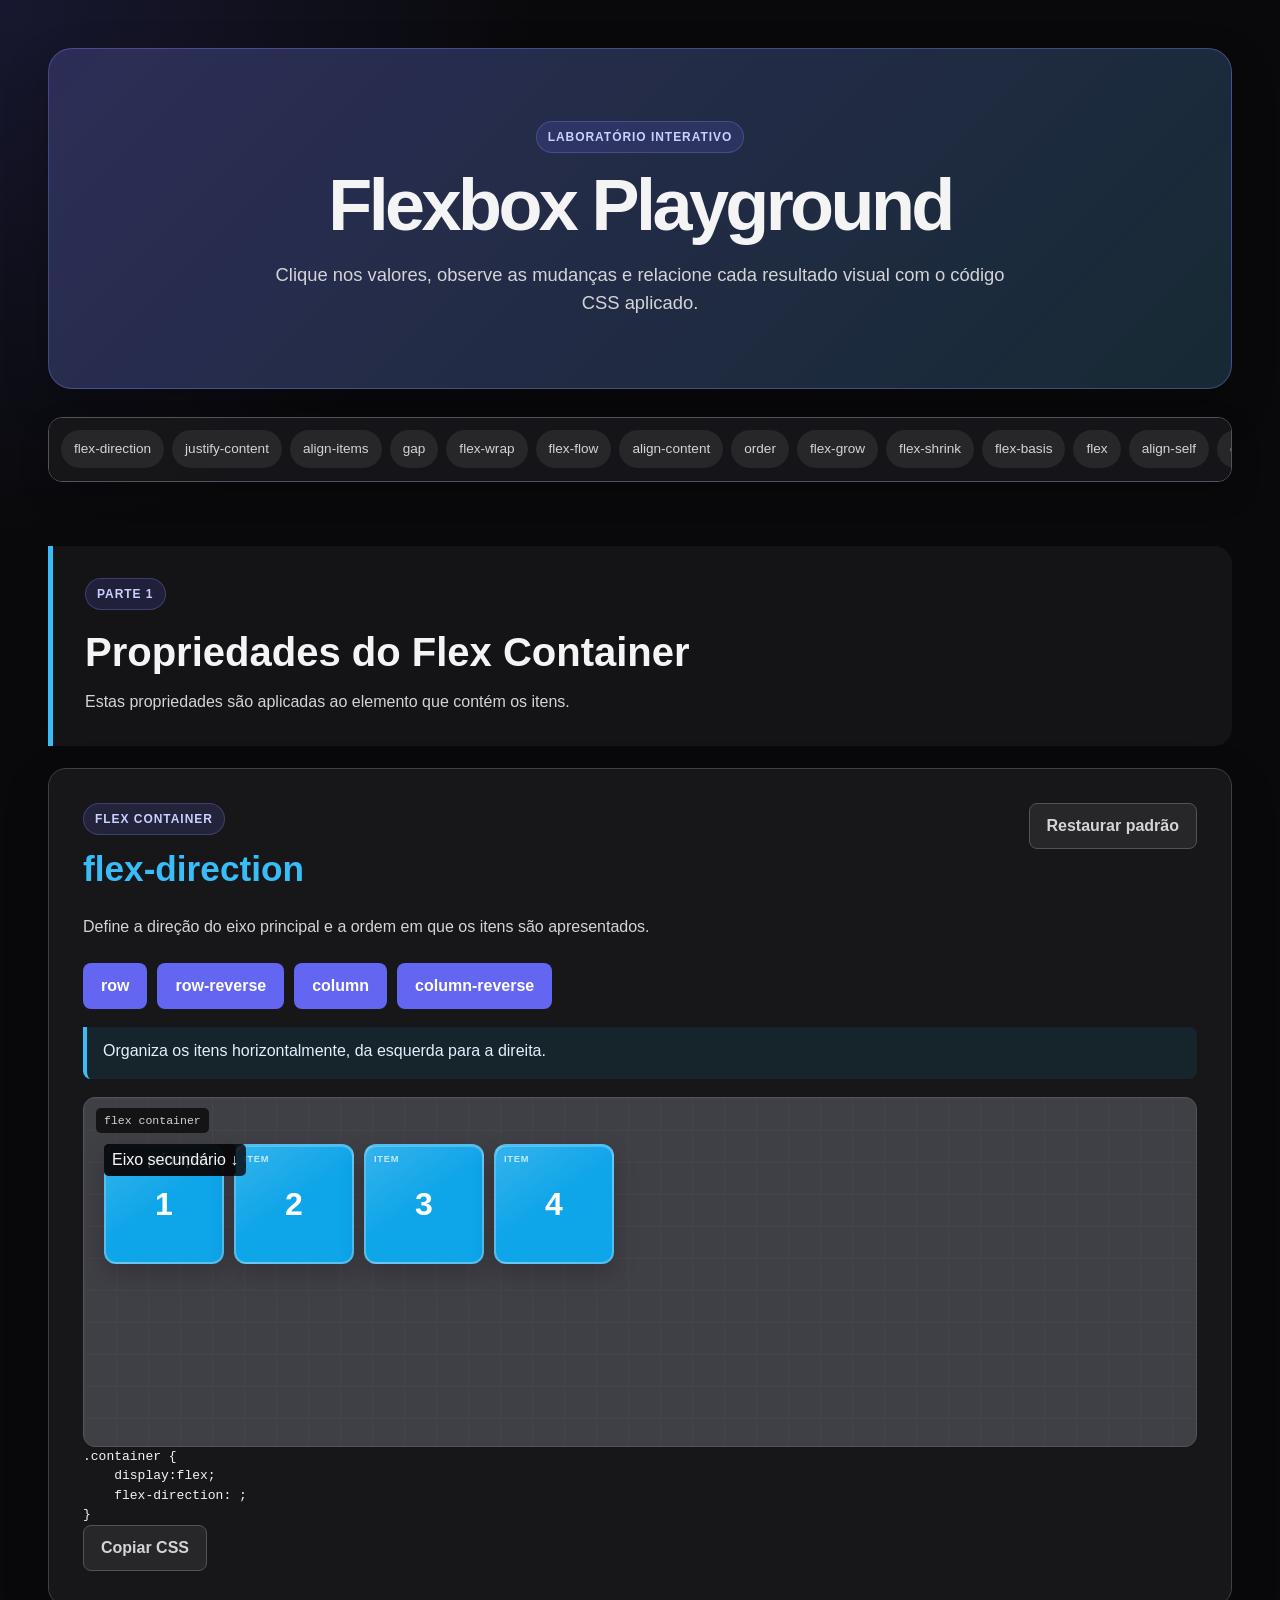
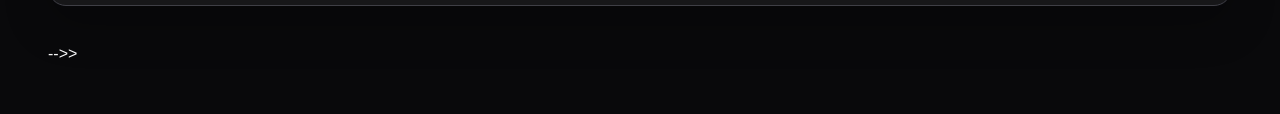
==== commit 2a3ff347: "v1.0.4 Update to index.html:  No updates were made to this file in this version.  Update to style.cs" ====
--- a/flexbox/index.html
+++ b/flexbox/index.html
@@ -60,94 +60,91 @@
  
     <!-- O main reúne o conteúdo principal do laboratório -->
     <main>
- 
- <!-- ===================================================
-PARTE 1 — PROPRIEDADES DO FLEX CONTAINER
-São aplicadas ao elemento pai, responsável por organizar os itens.
-=================================================== -->
+        <!-- ===================================================
+             PARTE 1 — PROPRIEDADES DO FLEX CONTAINER
+             São aplicadas ao elemento pai, responsável por organizar os itens.
+        =================================================== -->
         <header class="group-header">
             <span>Parte 1</span>
             <h2>Propriedades do Flex Container</h2>
             <p>Estas propriedades são aplicadas ao elemento que contém os itens.</p>
         </header>
  
-       
-<!-- ===========================================
-seção: flex-direction
-Define a direção do eixo principal e a ordem inicial dos itens.
-O id permite acessar esta seção pelo menu de navegação.
-=========================================== -->
-    <section class="demo" id="flex-direction">
-        <!-- Agrupa o titulo da propriedade e o botão que restaura o valor inicial.-->
-         <div class="property-type">
-         </div>
-            <span class="property-type">Flex Container</span>
-            <h2>flex-direction</h2>
-         <div>
-            <button type="button" class="reset-button" data-reset-section="direction">Restaurar padrao </button>
-         </div>
-         <p class="demo-introduction">
-            Defiene a direcao do eixo principal e a ordem em que os iens sao apresentadas.
-         </p>
+        <!-- ===================================================
+             SEÇÃO: flex-direction
+             Define a direção do eixo principal e a ordem inicial dos itens.
+             O id permite acessar esta seção pelo menu de navegação.
+        =================================================== -->
+        <section class="demo" id="flex-direction">
+            <!-- Agrupa o título da propriedade e o botão que restaura o valor inicial. -->
+            <div class="demo-heading">
+                <div>
+                    <span class="property-type">Flex Container</span>
+                    <h2>flex-direction</h2>
+                </div>
+                <button type="button" class="reset-button" data-reset-section="direction">Restaurar padrão</button>
+            </div>
  
-<!--
-Grupo de botoes com os valores da propriedades.
-role=*group" e arial-label ajudam leitores de tela
-data-*guarda o valor que sera lido pelo JavaScript.
-arial -pressed informa qual botao esta ativo.
--->
+            <p class="demo-introduction">
+                Define a direção do eixo principal e a ordem em que os itens são apresentados.
+            </p>
  
-<div class="buttons" role="group" aria-label="Valores de flex-direction">>
-   <button type="button" data-direction="row" aria-pressed="true">row</button>
-   <button type="button" data-direction="row-reverse" aria-pressed="false">row-reverse</button>
-   <button type="button" data-direction="column" aria-pressed="false">column</button>
-   <button type="button" data-direction="column-reverse" aria-pressed="false">column-reverse</button>
-  </div>
+            <!--
+                Grupo de botões com os valores da propriedade.
+                role="group" e aria-label ajudam leitores de tela.
+                data-* guarda o valor que será lido pelo JavaScript.
+                aria-pressed informa qual botão está ativo.
+            -->
+            <div class="buttons" role="group" aria-label="Valores de flex-direction">
+                <button type="button" data-direction="row" aria-pressed="true">row</button>
+                <button type="button" data-direction="row-reverse" aria-pressed="false">row-reverse</button>
+                <button type="button" data-direction="column" aria-pressed="false">column</button>
+                <button type="button" data-direction="column-reverse" aria-pressed="false">column-reverse</button>
+            </div>
  
-  <!--
-  Descriçao atualizada pelo JavaScript conforme o botão escohido.
-  aria-live="polite" permite anunciar a mudança para leitores de tela.
-  -->
+            <!--
+                Descrição atualizada pelo JavaScript conforme o botão escolhido.
+                aria-live="polite" permite anunciar a mudança para leitores de tela.
+            -->
+            <p class="property-description direction-description" aria-live="polite">
+                Organiza os itens horizontalmente, da esquerda para a direita.
+            </p>
  
-  <p class="property-description direction-description" aria-live="polite">
-    Organiza os itens horizontalmente, da esquerda para a direita,
-  </p>
+            <!--
+                Área visual da demonstração.
+                A classe container recebe display:flex no CSS.
+                A segunda classe identifica a propriedade demonstrada.
+            -->
+            <div class="container direction-container" id="direction-container">
+                <span class="container-label">flex container</span>
+                <!-- Indicadores dos eixos; o JavaScript atualiza as setas nesta seção. -->
+                <span class="axis axis-main direction-main-axis">Eixo principal →</span>
+                <span class="axis axis-cross direction-cross-axis">Eixo secundário ↓</span>
+                <!-- Cada elemento .item é um flex Item. Os números facilitam observar ordem e posição. -->
+                <div><span class="item">1</span></div>
+                <div><span class="item">2</span></div>
+                <div><span class="item">3</span></div>
+                <div><span class="item">4</span></div>
+            </div>
  
-    <!--
-    Area visual da demostração.
-    A classe conainer recebe display:flex no CSS.
-    A segunda classe identifica a propiedade demostrada.
-    -->
-    <div class="container direction-container" id="direction-container">
-        <span class="container-label">flex container</span>
-        <!-- Indicadores dos eixos; o JavaScript atualiza as setas nesta seção. -->
-         <span class="axis axis-main direction-main-axis">Eixo principal</span>
-         <span class="axis axis-croos direction-croos-axis">Eixo secundário</span>
-         <!-- Cada elemento .item é um flex item. Os números facilitam observar ordem e posição. -->
-          <div><span class="item">1</span></div>
-          <div><span class="item">2</span></div>
-          <div><span class="item">3</span></div>
-          <div><span class="item">4</span></div>
-    </div>
- 
-    <!--
-    Mostra o CSS correspondente ao valor selecionada.
-    pre preserva espaços e quebras de linha; code indentifica código-fonte.
-    O botão usa data-copy-property e data-copy-target para copiar o reultado.
-     -->
-    <div class="code-wrapper">
-        <pre class="code"><code>.container {
+            <!--
+                Mostra o CSS correspondente ao valor selecionado.
+                <pre> preserva espaços e quebras de linha; <code> identifica código-fonte.
+                O botão usa data-copy-property e data-copy-target para copiar o resultado.
+            -->
+            <div class="code-wrapper">
+                <pre class="code"><code>.container {
     display:flex;
-    flex-direction: <strong class="direction-value" aria-live="polite"></strong>
+    flex-direction: <strong class="direction-value" aria-live="polite"></strong>;                    
 }</code></pre>
                 <button type="button" class="copy-button" data-copy-property="flex-direction"
-                data-copy-taget="direction-value">Copiar CSS</button>
+                    data-copy-target=".direction-value">Copiar CSS</button>
             </div>
         </section>
  
-</main>
+    </main>
  
+    <script src="js/script.js"></script>
+
 </body>
-</html>
- 
- +</html>-->>
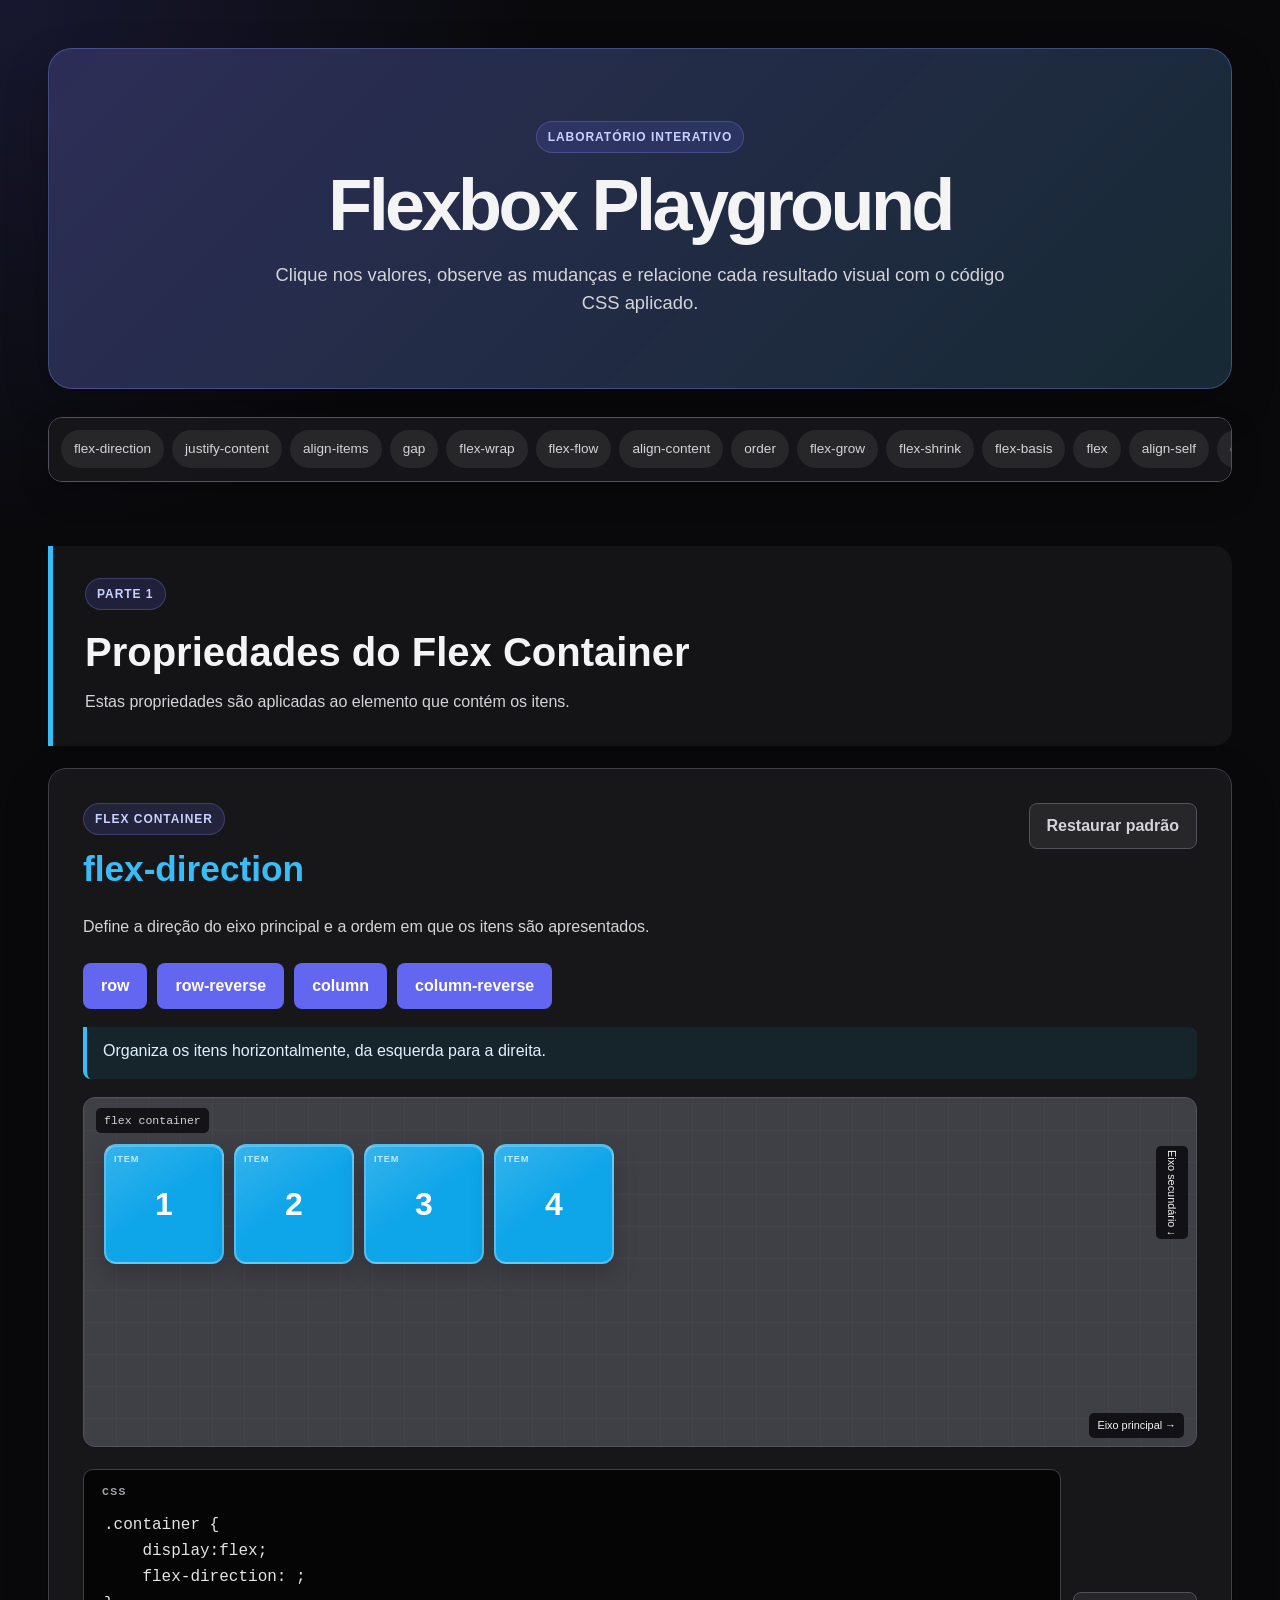
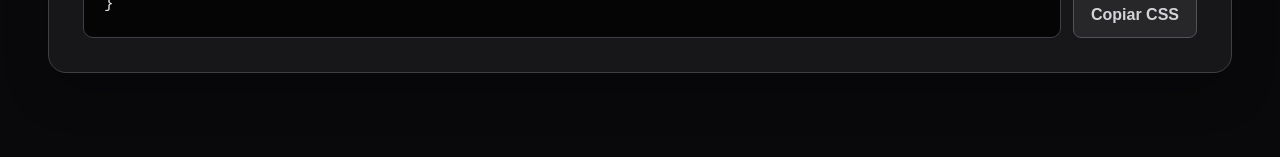
==== commit ad2cb824: "v.1.0.5 Update to index.html: 1. Added connection to the script.js file.  Update to style.css:  No u" ====
--- a/flexbox/index.html
+++ b/flexbox/index.html
@@ -145,6 +145,6 @@
     </main>
  
     <script src="js/script.js"></script>
-
+ 
 </body>
-</html>-->>+</html>
--- a/flexbox/style/style.css
+++ b/flexbox/style/style.css
@@ -466,12 +466,12 @@
  
 /* ==========================================================
    PSEUDOELEMENTO ::before
-
+ 
    Cria o texto "item" sem adicionar outro elemento no HTML.
-
+ 
    É usado apenas como elemento visual.
 ========================================================== */
-
+ 
 .item::before {
     content: "item";
     position: absolute;
@@ -483,7 +483,7 @@
     text-transform: uppercase;
     opacity: 0.72;
 }
-
+ 
 .item small {
     position: absolute;
     bottom: 8px;
@@ -491,22 +491,22 @@
     letter-spacing: 0.05em;
     text-transform: uppercase;
 }
-
+ 
 /* Destaca visualmente o item manipulado na demonstração. */
-
+ 
 .item-selected {
-    background: 
-    linear-gradient(145deg, rgba(255, 255, 255. 0.18), transparent 50%),
-    var(--item-selected);
+    background:
+        linear-gradient(145deg, rgba(255, 255, 255, 0.18), transparent 50%),
+        var(--item-selected);
     border-color: #fdba74;
 }
-
+ 
 /* ==========================================================
     INDICADORES DE EIXO
-
+ 
     Mostram o eixo principal e o eixo secundário do flexbox.
 ========================================================== */
-
+ 
 .axis {
     position: absolute;
     z-index: 4;
@@ -514,10 +514,91 @@
     color: #f4f4f5;
     background-color: rgba(9, 9, 11, 0.82);
     border-radius: 5px;
-
-
-
-
-
-    
-}+    font-size: 0.68rem;
+    pointer-events: none;
+}
+ 
+.axis-main {
+    right: 12px;
+    bottom: 8px;
+}
+ 
+/*
+    writing-mode altera a direção da escrita para apresentar
+    o rótulo verticalmente.
+*/
+ 
+.axis-cross {
+    top: 48px;
+    right: 8px;
+    writing-mode: vertical-rl;
+}
+ 
+/* ==========================================================
+    PAINEL DE CÓDIGO
+========================================================== */
+ 
+/* ==========================================================
+    ESTRUTURA DO PAINEL
+ 
+    CSS grid cria duas colunas:
+    - código ocupando o espaço disponível
+    - botão de copiar com largura automática
+========================================================== */
+ 
+.code-wrapper {
+    display: grid;
+    grid-template-columns: 1fr auto;
+    gap: 12px;
+    align-items: end;
+    margin-top: 22px;
+}
+ 
+/* ==========================================================
+    BLOCO DE CÓDIGO
+ 
+    Usa fonte monoespaçada para melhorar a leitura.
+ 
+    overflow-x: auto adiciona rolagem quando o conteúdo não
+    cabe em telas pequenas.
+========================================================== */
+ 
+.code {
+    position: relative;
+    min-width: 0;
+    padding: 42px 20px 20px;
+    overflow-x: auto;
+    color: #e4e4e7;
+    background-color: #050506;
+    border: 1px solid #3f3f46;
+    border-radius: 10px;
+    font-family: Consolas, Monaco, monospace;
+    font-size: clamp(0.85rem, 2vw, 1rem);
+    line-height: 1.65;
+}
+ 
+/* Cria o rótulo "CSS" sem precisar adicioná-lo no HTML. */
+ 
+.code::before {
+    content: "CSS";
+    position: absolute;
+    top: 12px;
+    left: 18px;
+    color: #a1a1aa;
+    font-size: 0.72rem;
+    font-weight: 700;
+    letter-spacing: 0.12em;
+}
+ 
+.code strong {
+    color: var(--success);
+}
+ 
+/* ==========================================================
+   CONFIGURAÇÕES ESPECÍFICAS DAS DEMONSTRAÇÕES
+ 
+   A classe .container define o comportamento base.
+ 
+   As classes abaixo alteram apenas o necessário para tornar
+   cada propriedade visível e didática.
+========================================================== */
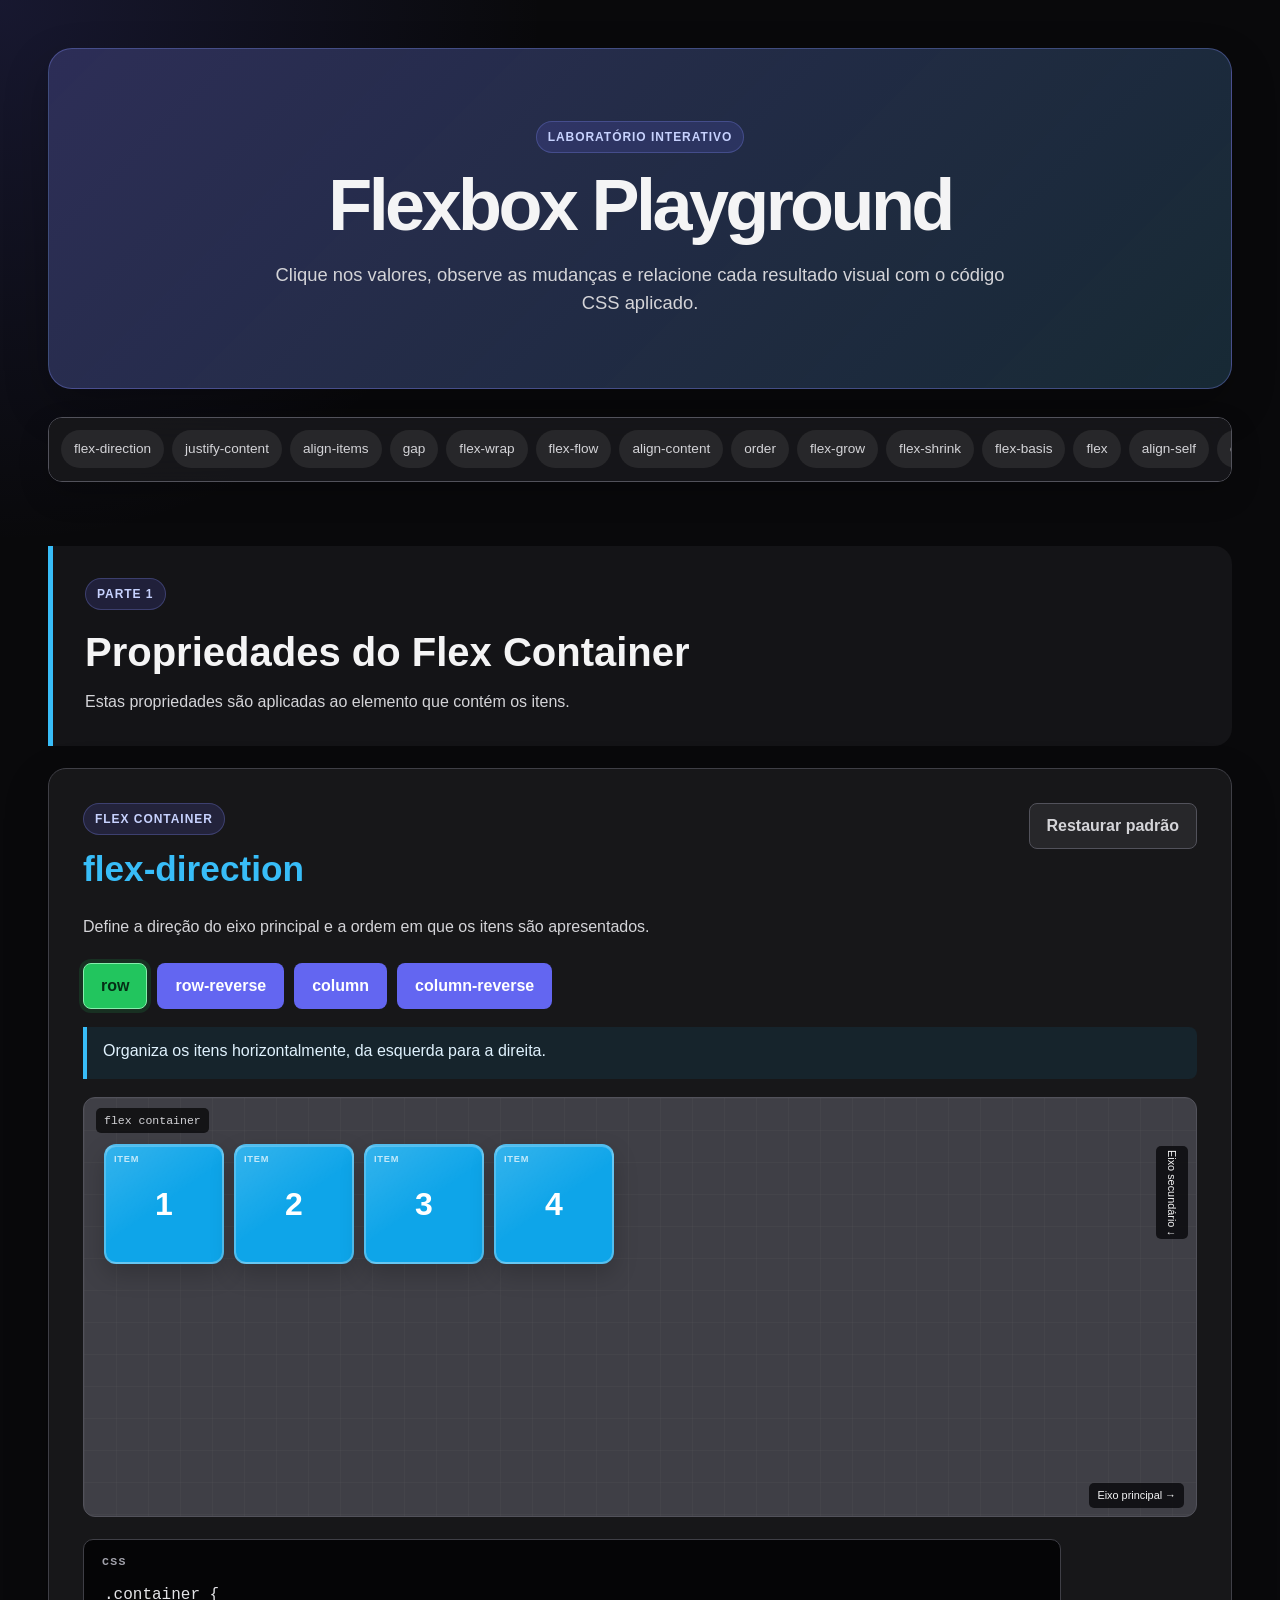
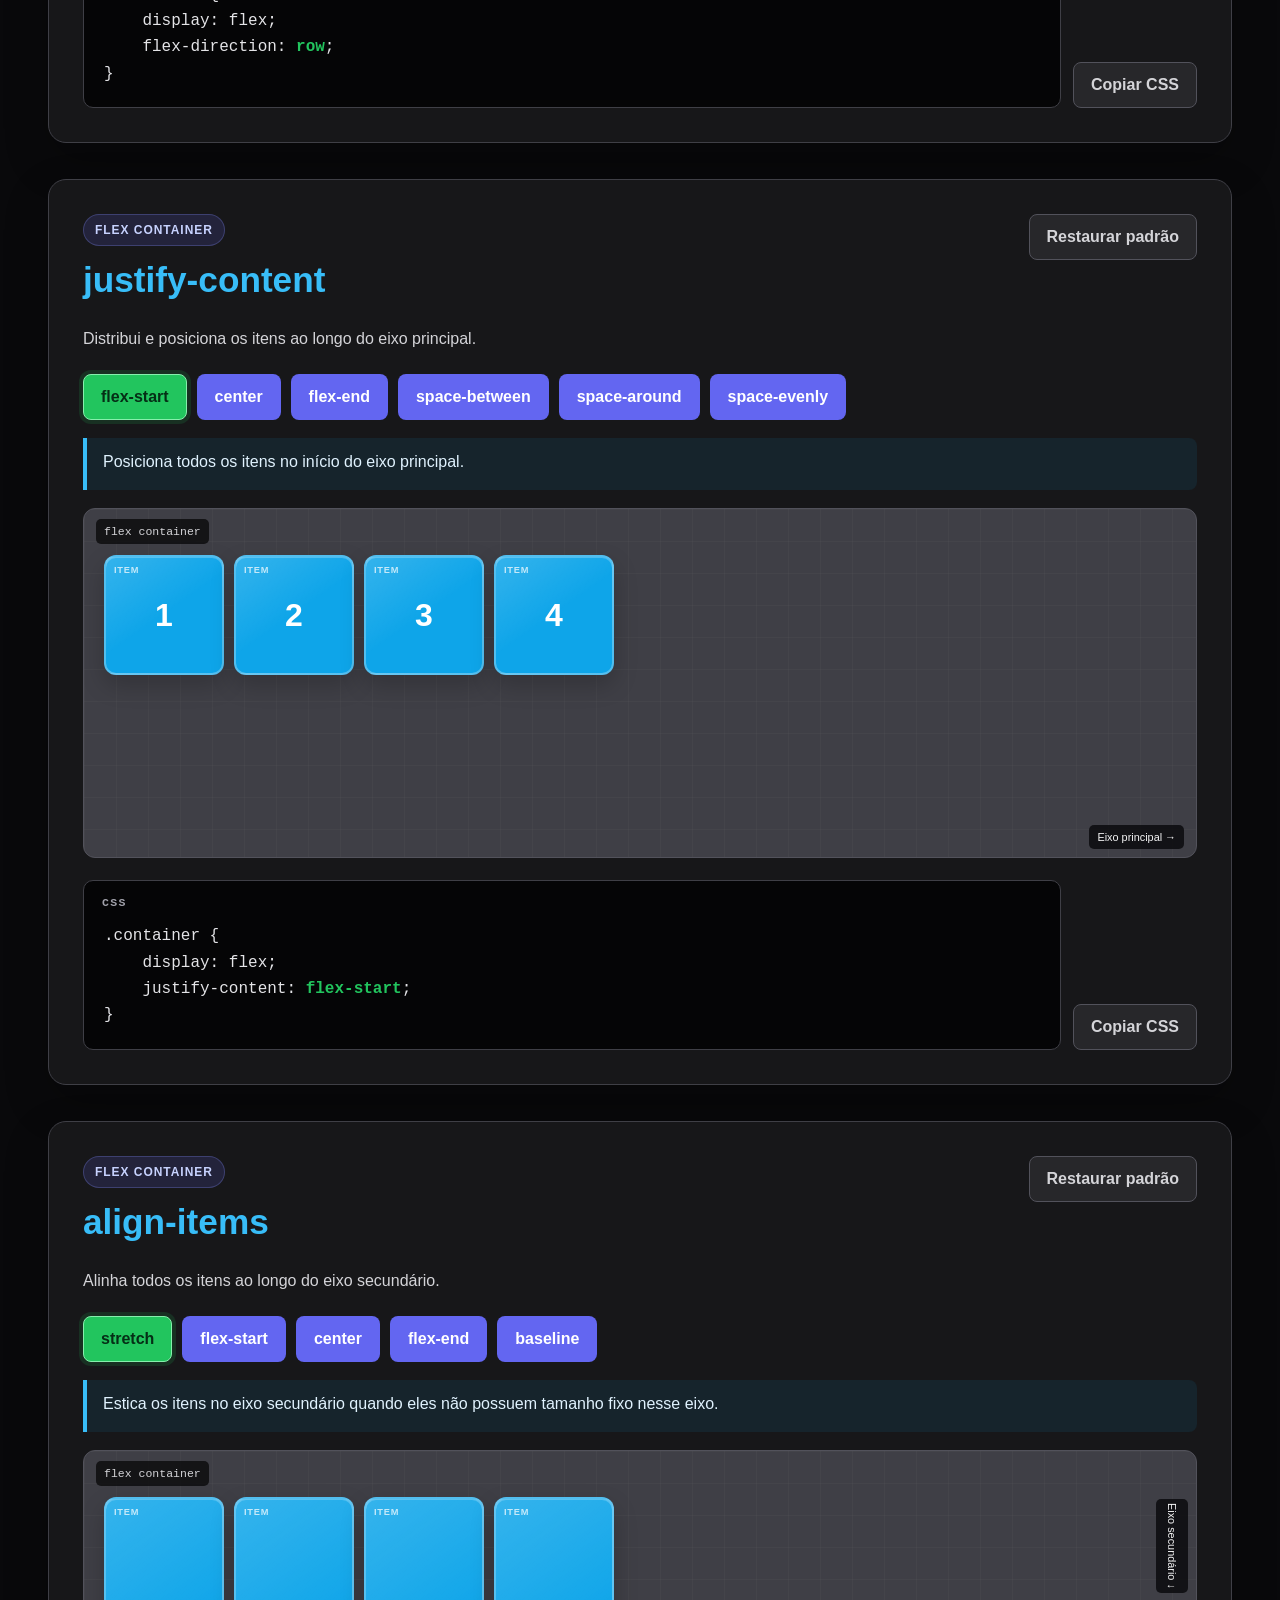
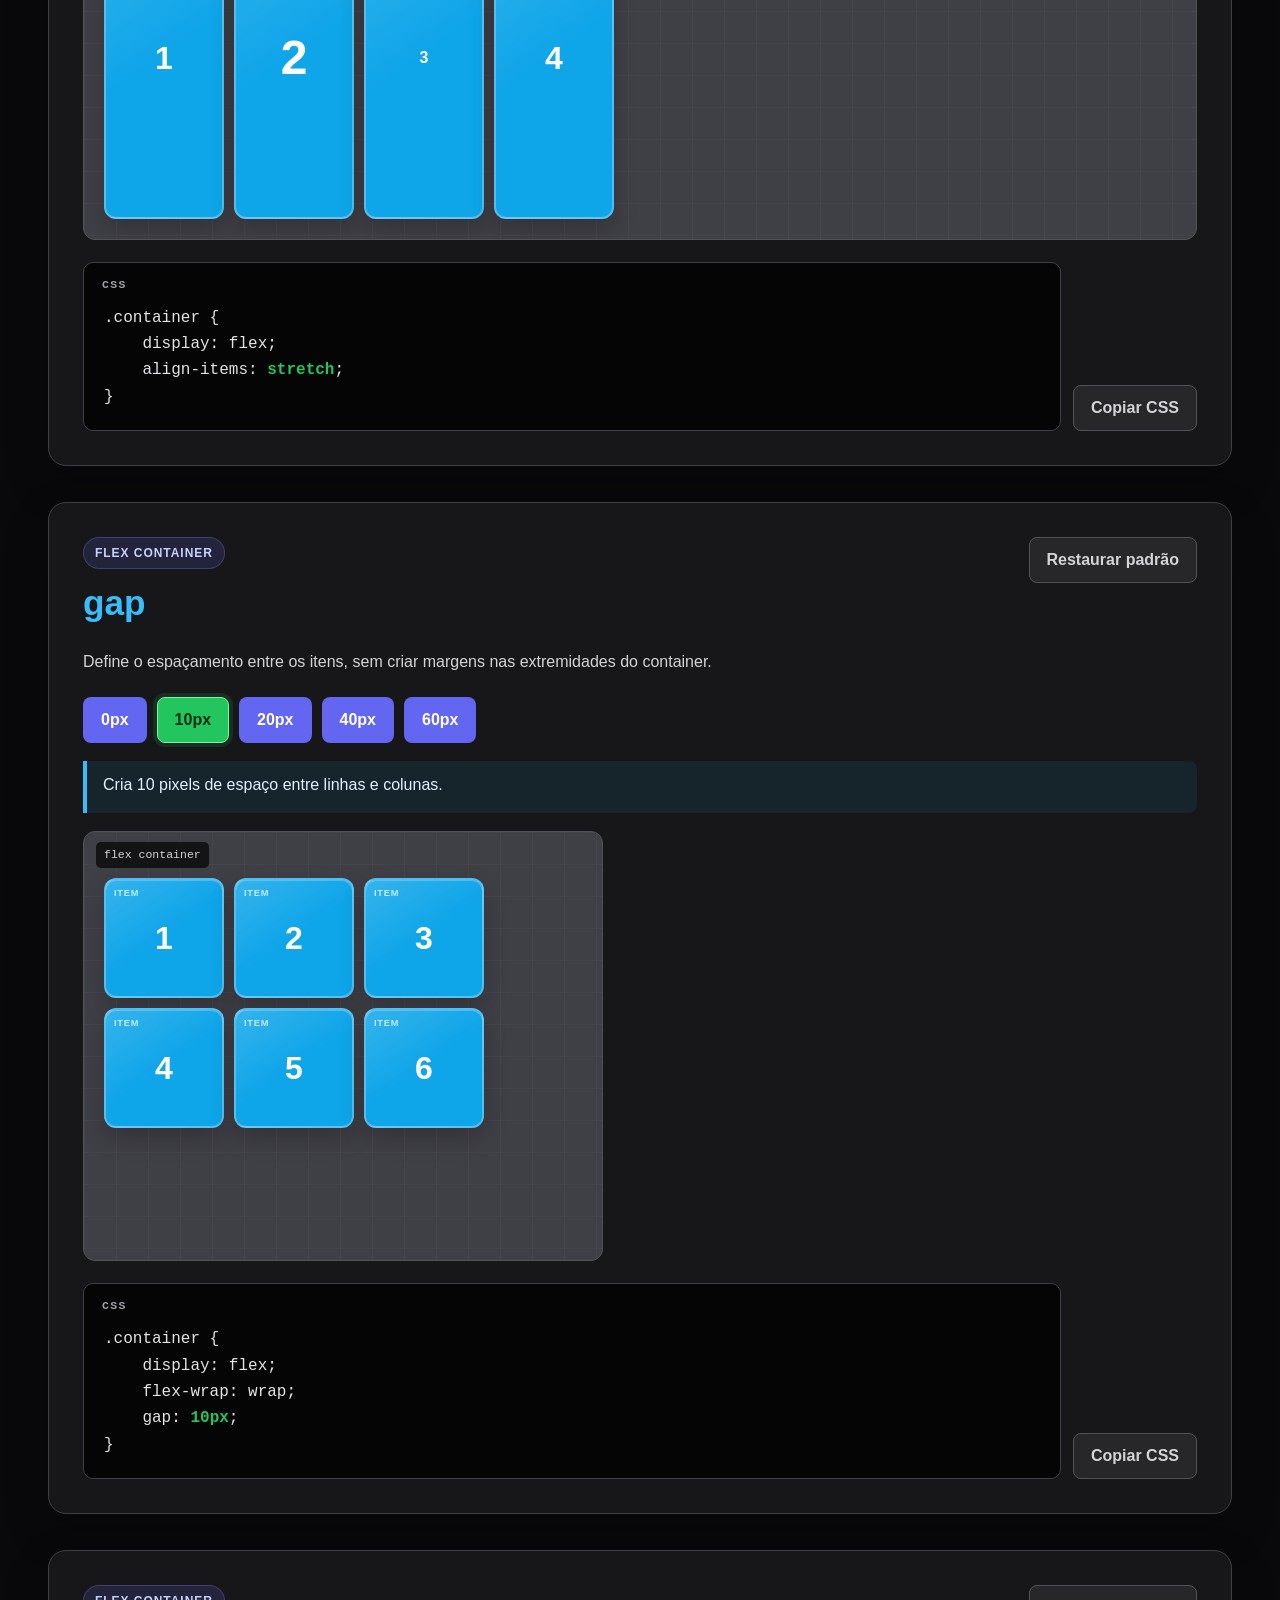
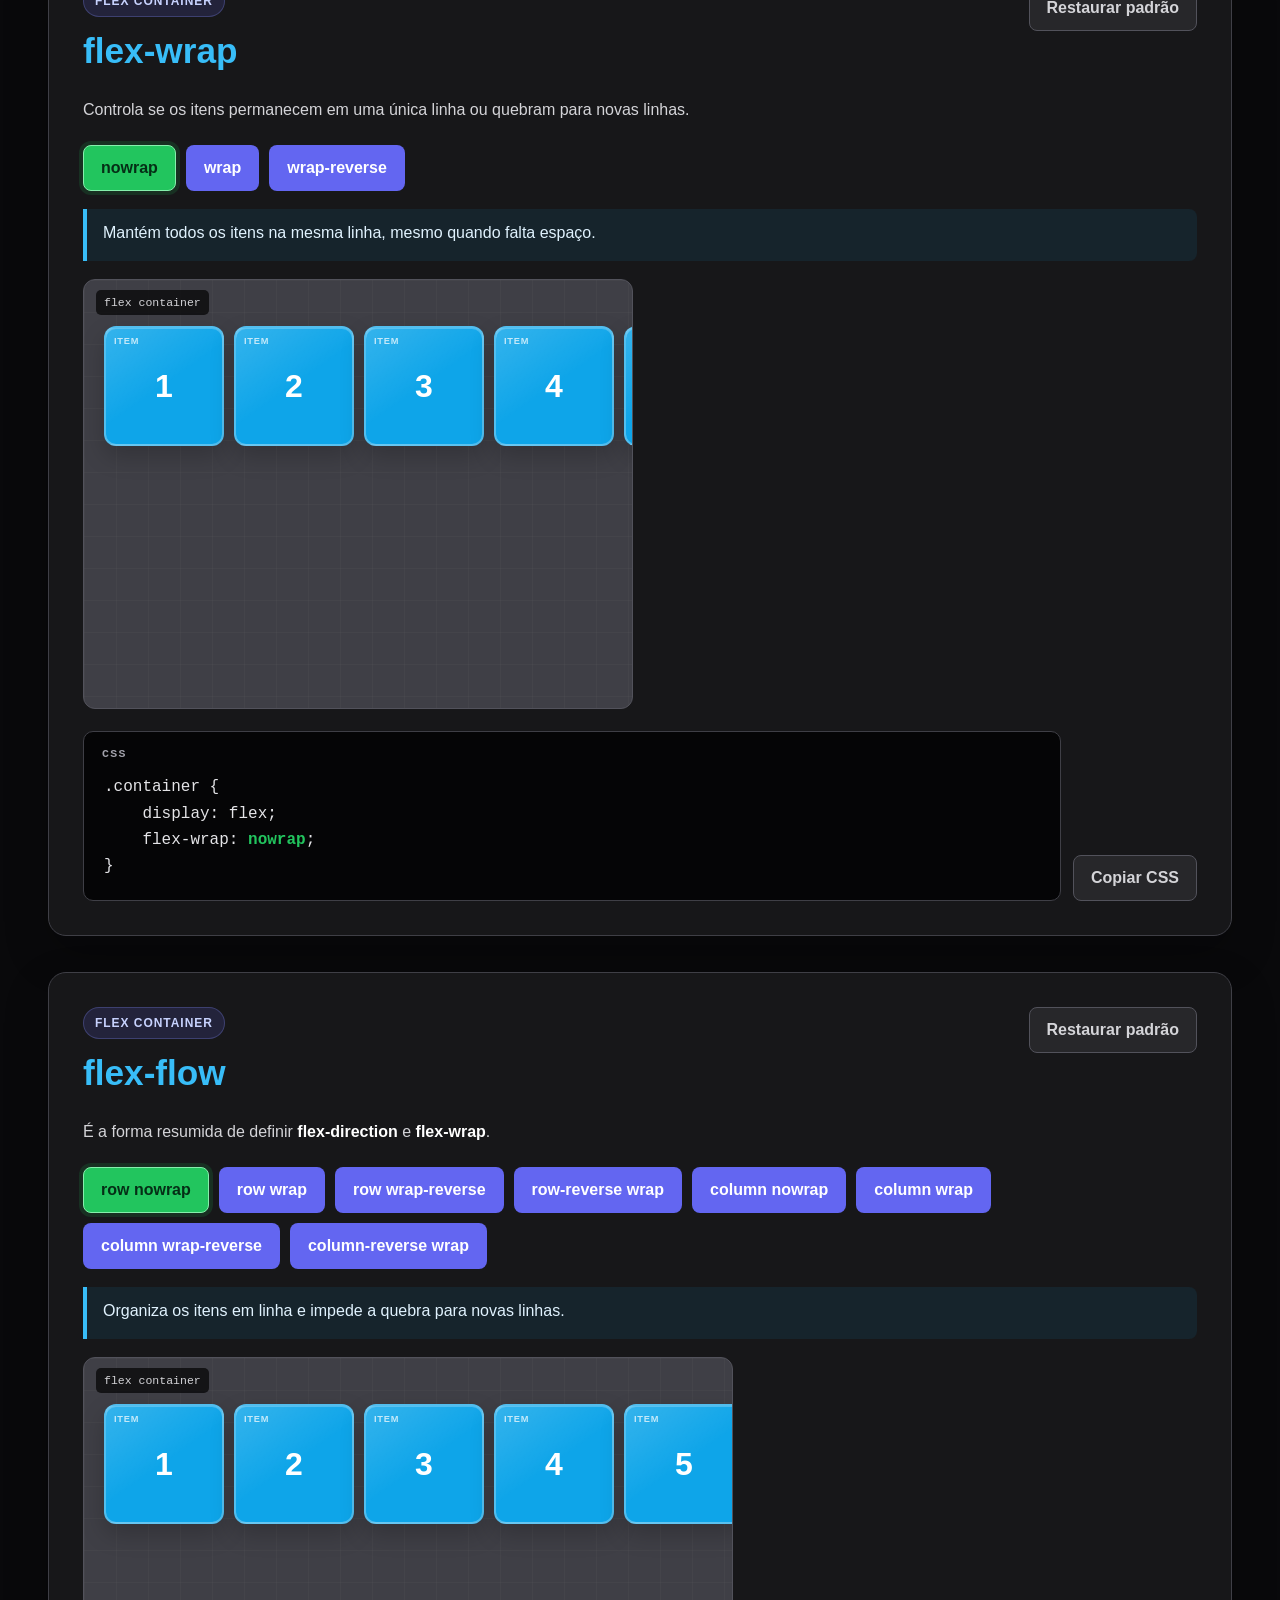
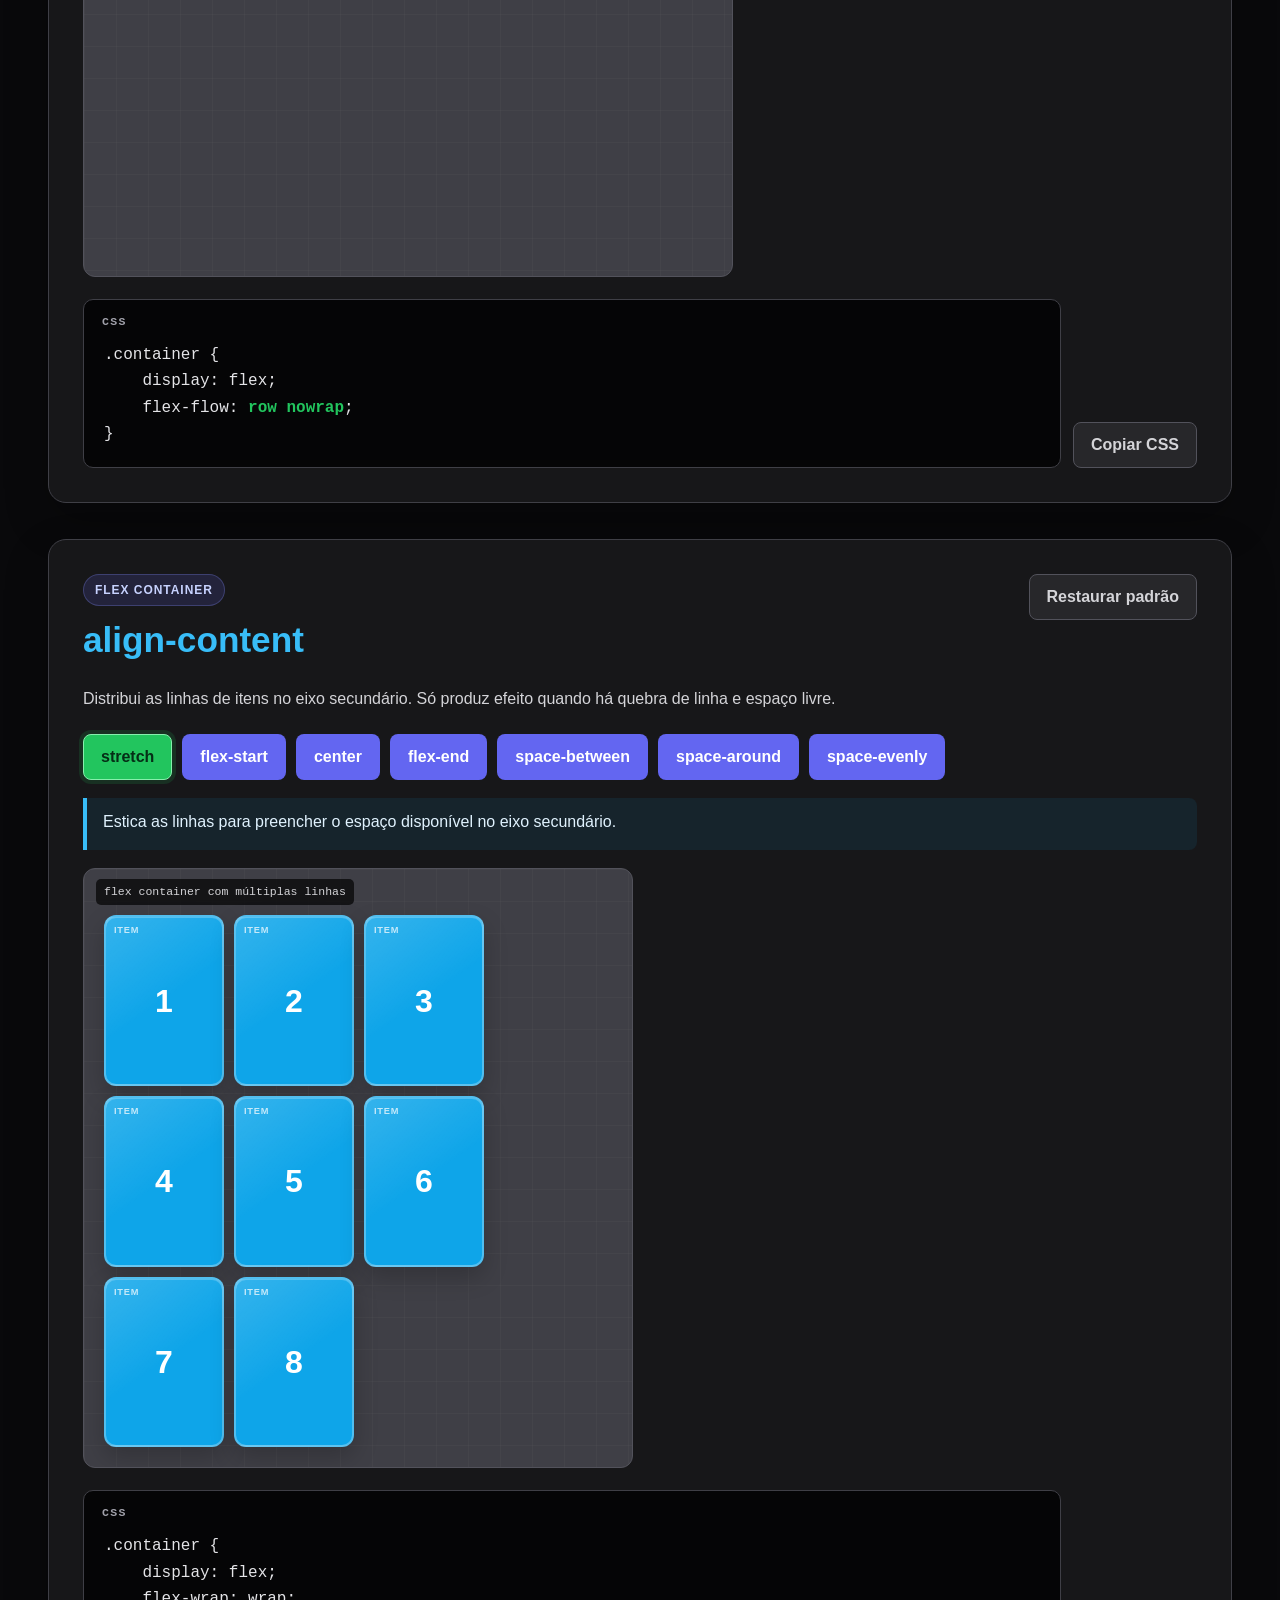
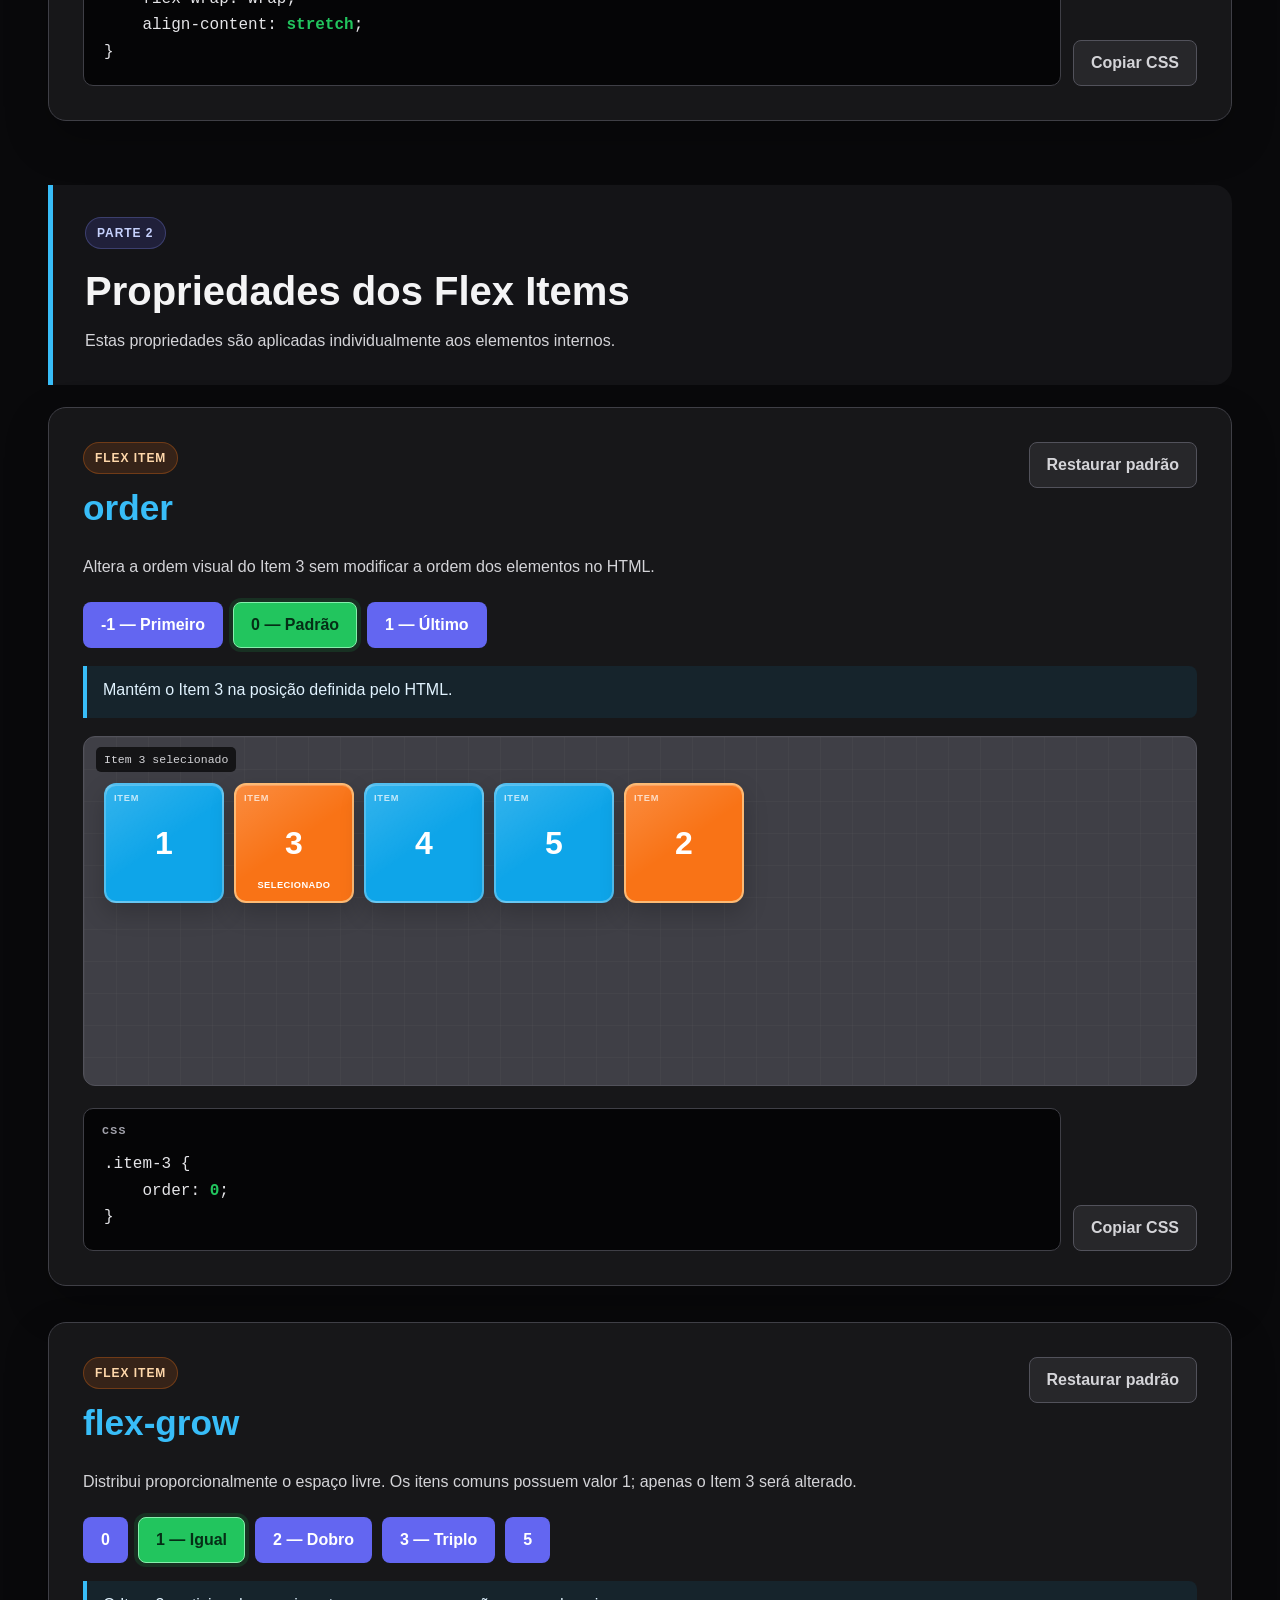
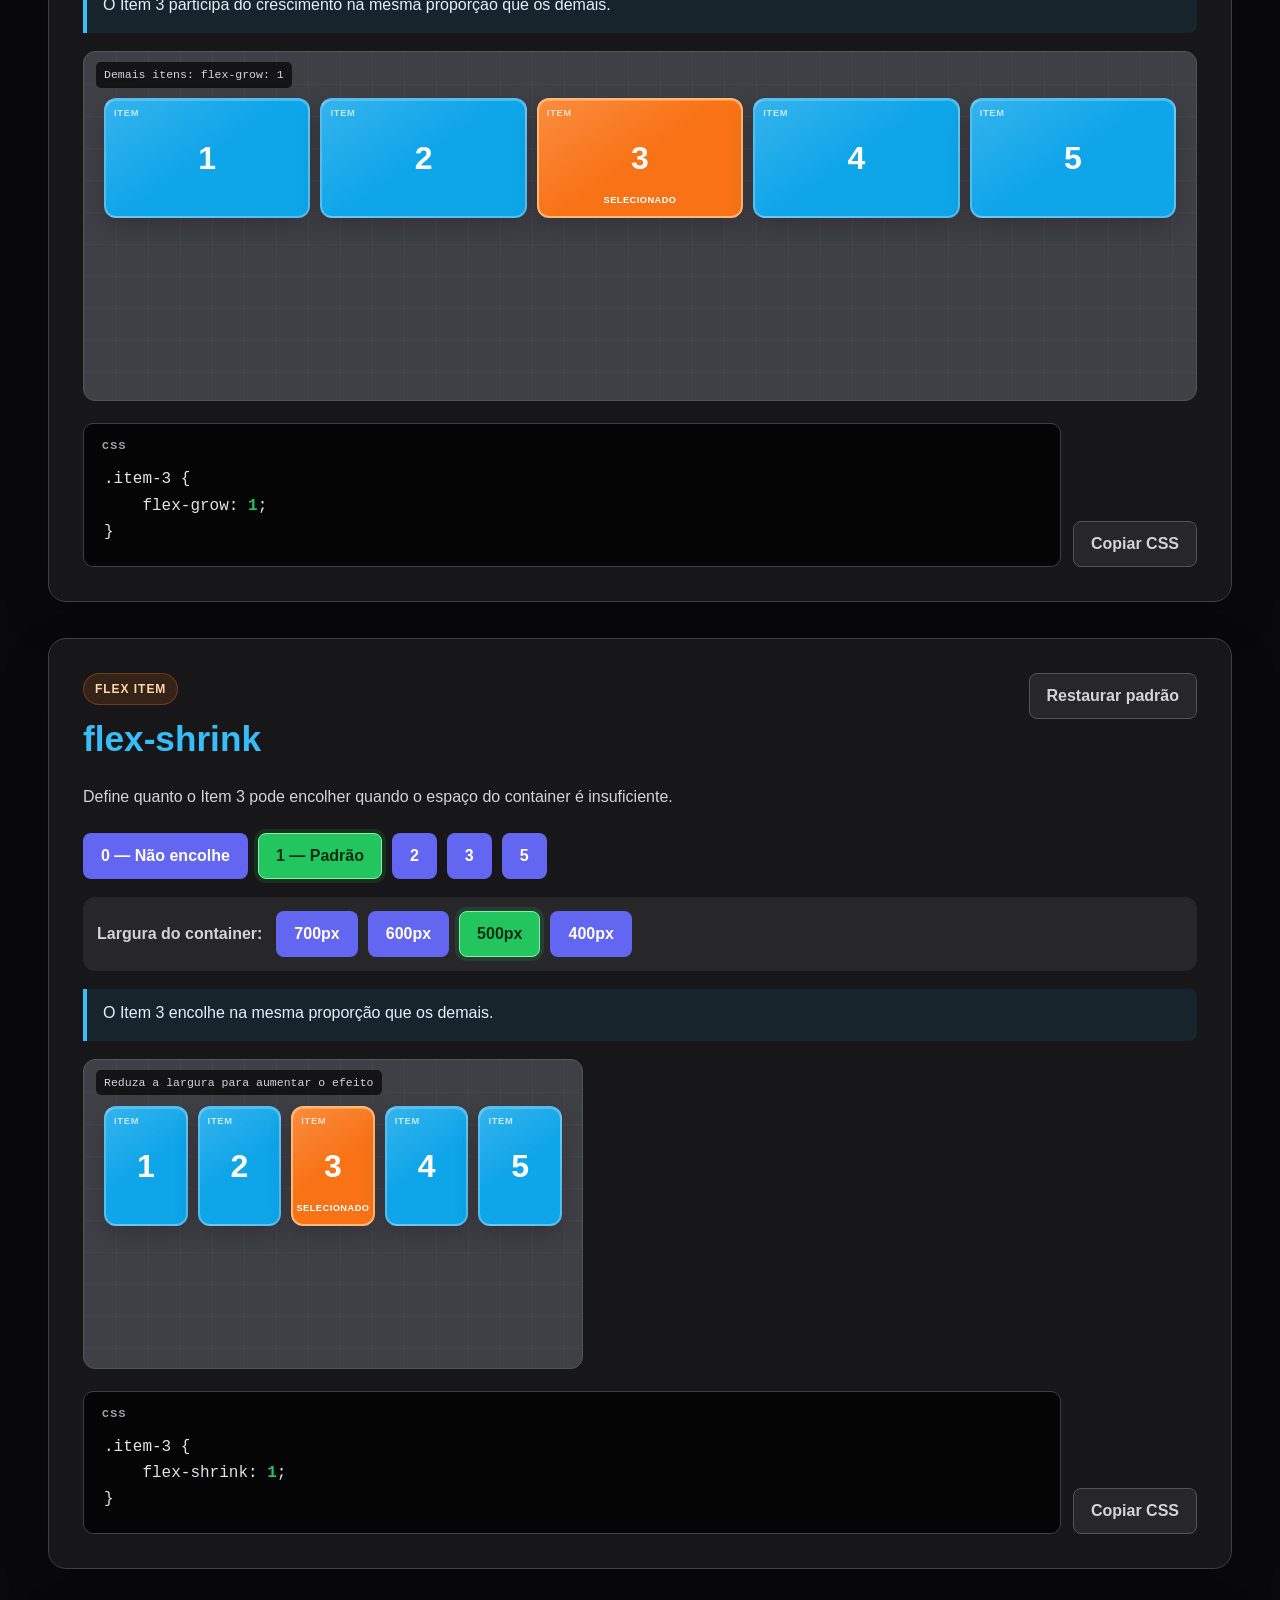
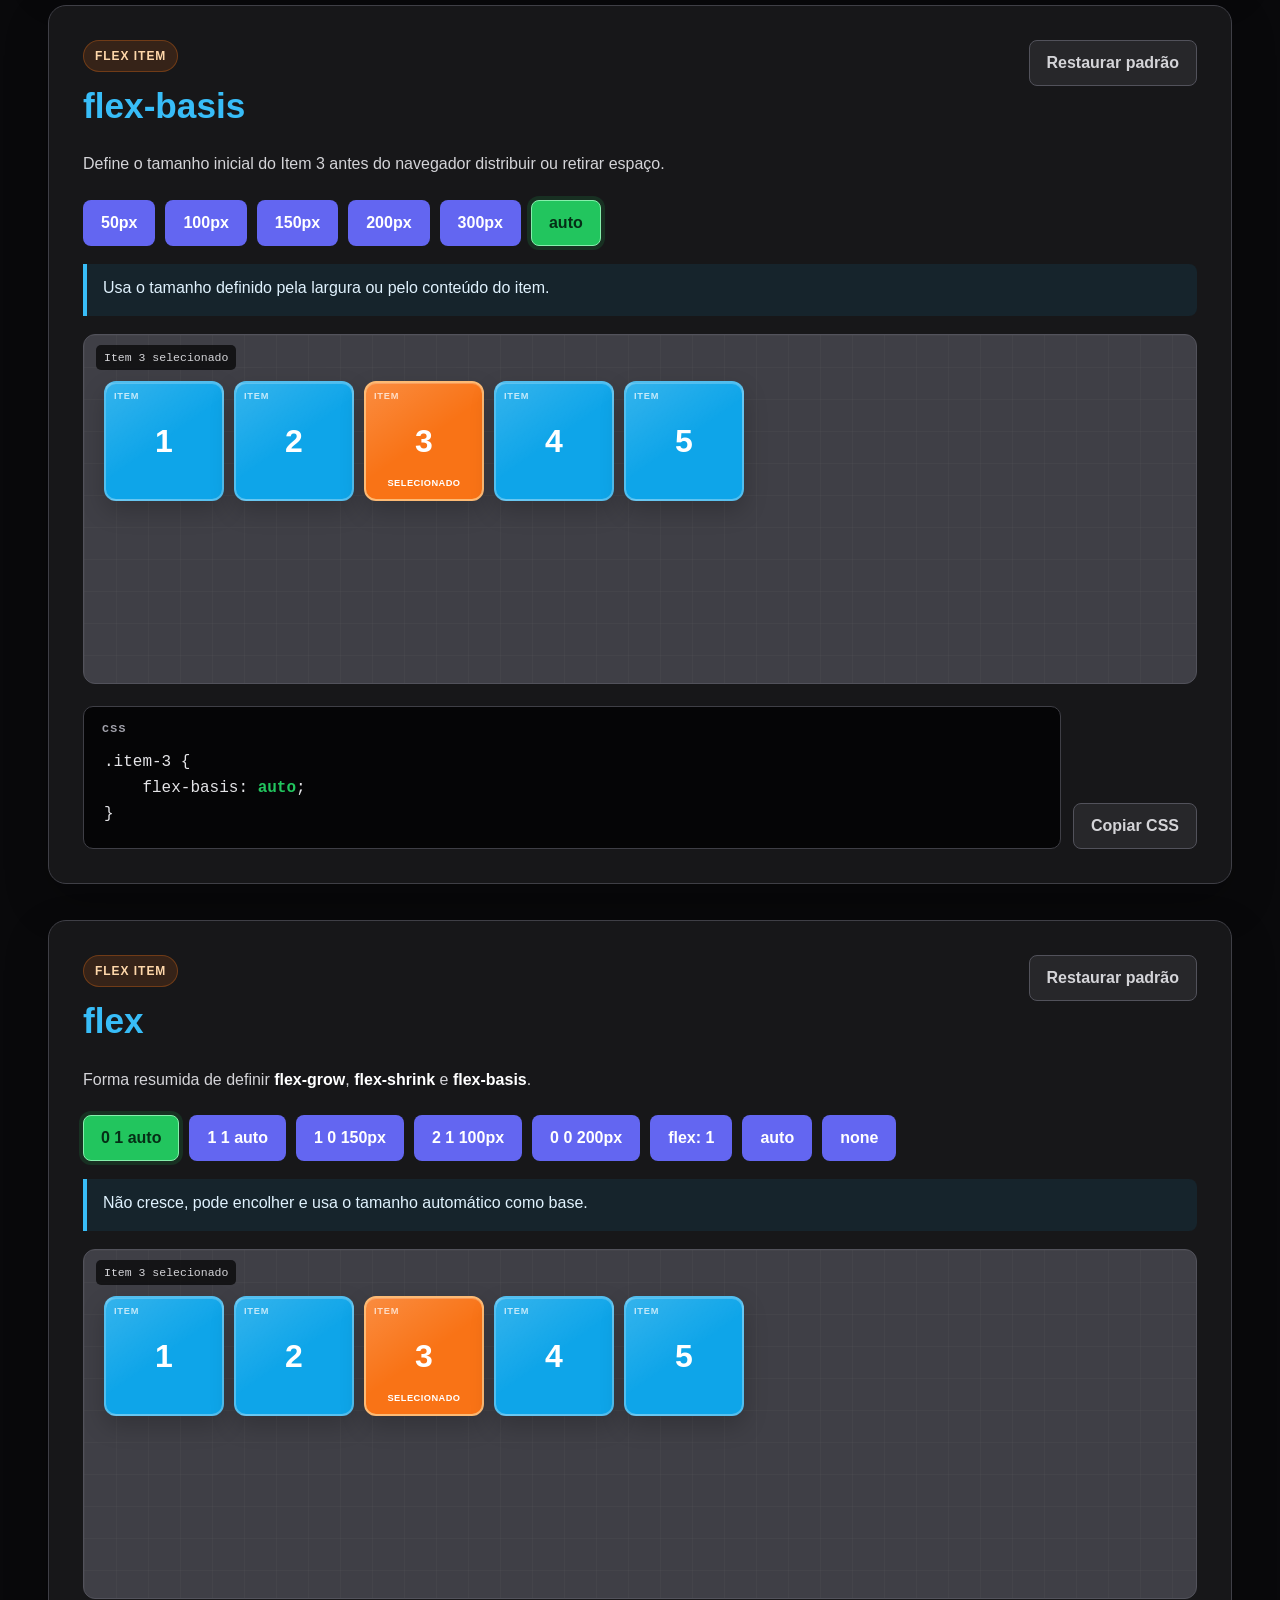
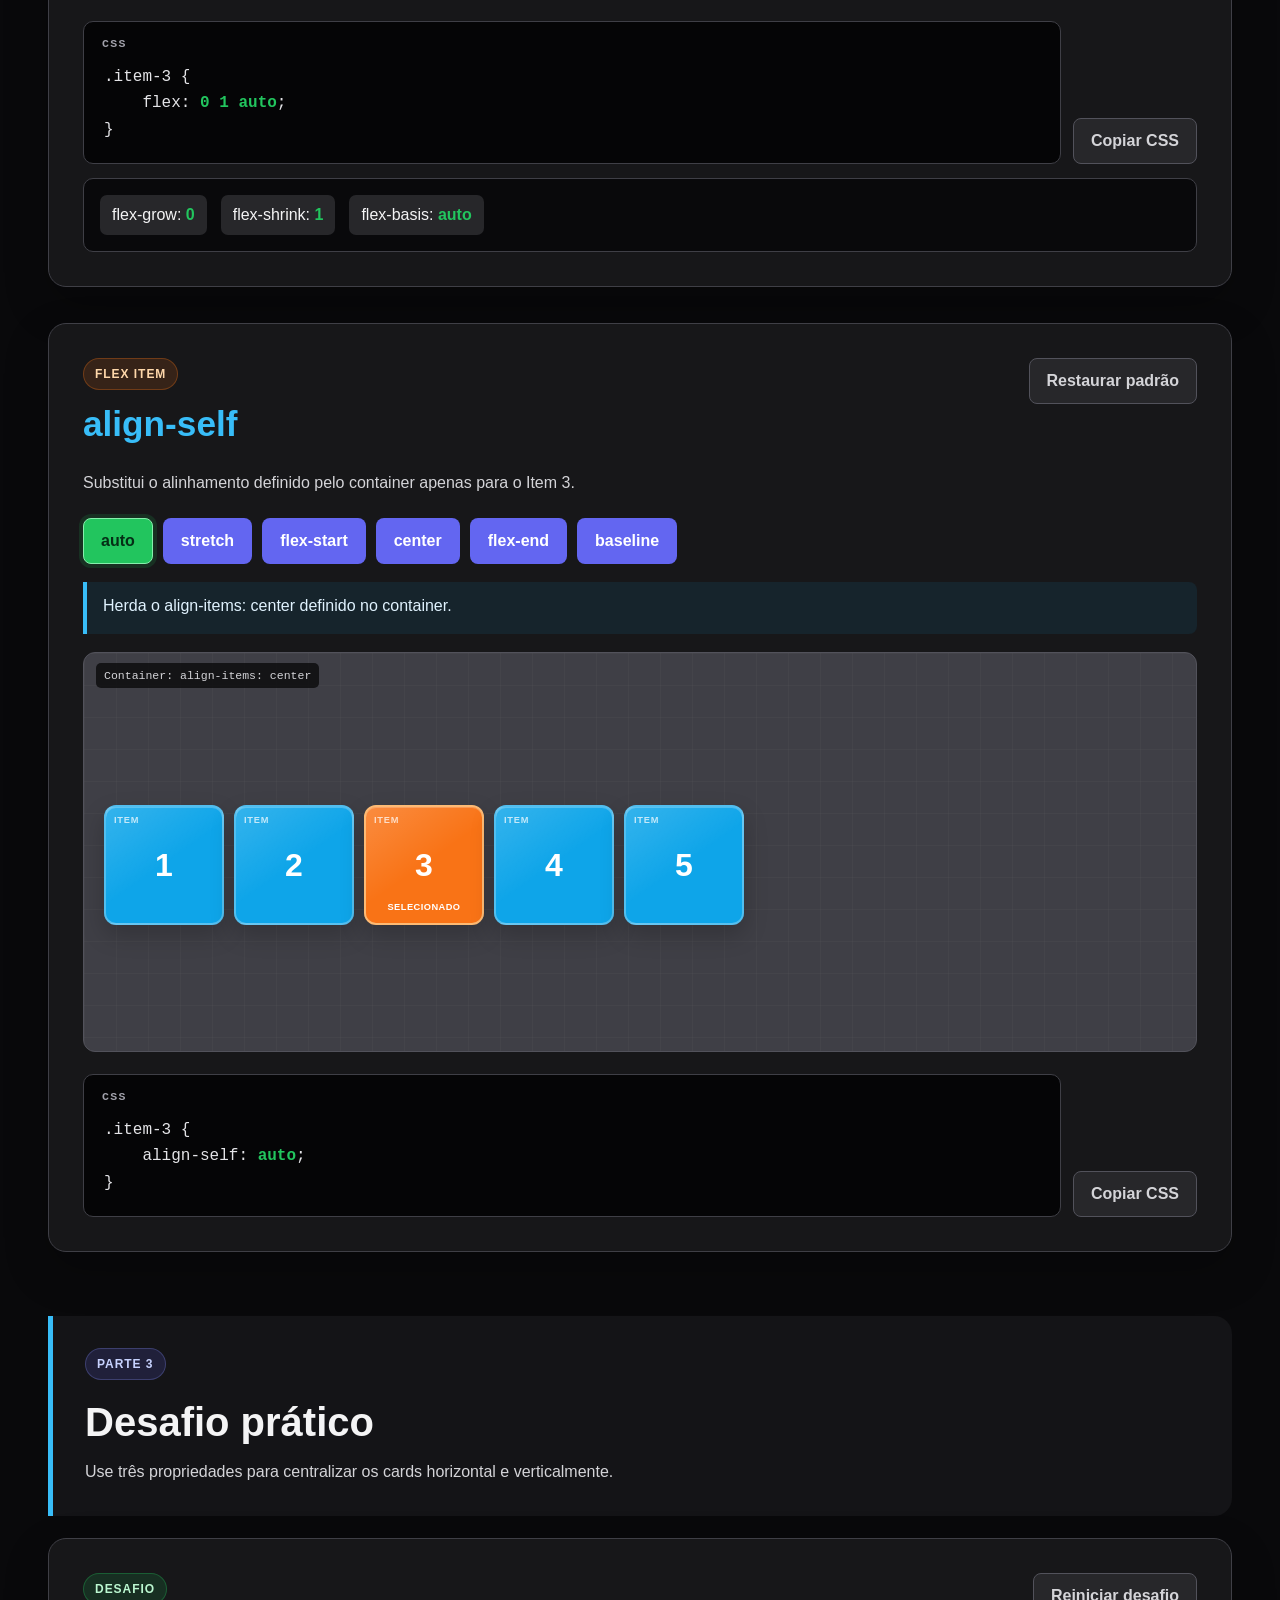
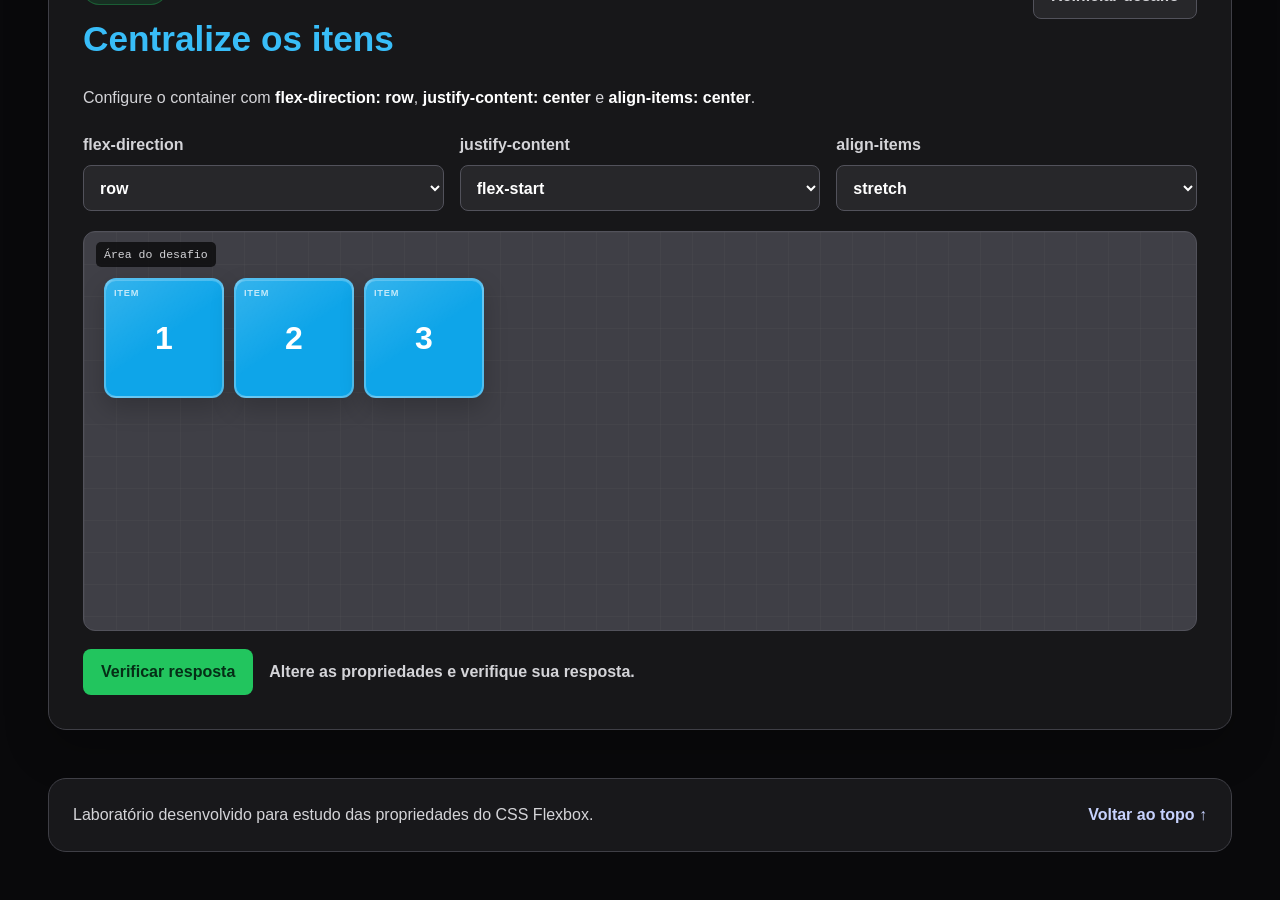
==== commit 8808fb5e: "v1.0.6 Update to index.html:  Added as labels:     - justify content     - align items     - gap    " ====
--- a/flexbox/index.html
+++ b/flexbox/index.html
@@ -1,4 +1,4 @@
-<!-- Define que o documento utiliza HTML5. Deve ser a primeira declaração do arquivo -->
+<!-- Define que o documento utiliza HTML5. Deve ser a primeira declaração do arquivo. -->
 <!DOCTYPE html>
 <!-- A tag html envolve toda a página. lang="pt-BR" informa o idioma para navegadores e leitores de tela. -->
 <html lang="pt-BR">
@@ -10,8 +10,8 @@
     <!-- Faz o layout respeitar a largura real de celulares, tablets e computadores. -->
     <meta name="viewport" content="width=device-width, initial-scale=1.0">
     <!-- Descrição usada por mecanismos de busca e no compartilhamento do link. -->
-    <meta name="description" content="Laboratório interativo para aprender e praticar as principais propriedades do CSS flexbox.">
-    <!-- Texto exibido na aba do navegador -->
+    <meta name="description" content="Laboratório interativo para aprender e praticar as principais propriedades do CSS Flexbox.">
+    <!-- Texto exibido na aba do navegador. -->
     <title>Laboratório Flexbox</title>
     <!-- Conecta o HTML ao arquivo CSS responsável pela aparência da página. -->
     <link rel="stylesheet" href="style/style.css">
@@ -19,7 +19,7 @@
  
 <!-- O body contém todo o conteúdo visível da página. -->
 <body>
-   
+ 
     <!-- ===================================================
          CABEÇALHO PRINCIPAL
          Apresenta o nome e a proposta do laboratório.
@@ -27,7 +27,7 @@
     <header class="page-header">
         <!-- Pequeno rótulo visual acima do título principal. -->
         <span class="page-label">Laboratório interativo</span>
-        <!-- h1 é o título principal e deve represetar o assunto da página. -->
+        <!-- h1 é o título principal e deve representar o assunto da página. -->
         <h1>Flexbox Playground</h1>
         <p>
             Clique nos valores, observe as mudanças e relacione cada resultado visual
@@ -40,7 +40,6 @@
          Cada link aponta para o id de uma seção da página.
          aria-label descreve o menu para tecnologias assistivas.
     =================================================== -->
- 
     <nav class="property-navigation" aria-label="Navegação das propriedades do Flexbox">
         <a href="#flex-direction">flex-direction</a>
         <a href="#justify-content">justify-content</a>
@@ -58,7 +57,7 @@
         <a href="#desafio">desafio</a>
     </nav>
  
-    <!-- O main reúne o conteúdo principal do laboratório -->
+    <!-- O main reúne o conteúdo principal do laboratório. -->
     <main>
         <!-- ===================================================
              PARTE 1 — PROPRIEDADES DO FLEX CONTAINER
@@ -96,7 +95,7 @@
                 aria-pressed informa qual botão está ativo.
             -->
             <div class="buttons" role="group" aria-label="Valores de flex-direction">
-                <button type="button" data-direction="row" aria-pressed="true">row</button>
+                <button type="button" class="active" data-direction="row" aria-pressed="true">row</button>
                 <button type="button" data-direction="row-reverse" aria-pressed="false">row-reverse</button>
                 <button type="button" data-direction="column" aria-pressed="false">column</button>
                 <button type="button" data-direction="column-reverse" aria-pressed="false">column-reverse</button>
@@ -120,31 +119,1010 @@
                 <!-- Indicadores dos eixos; o JavaScript atualiza as setas nesta seção. -->
                 <span class="axis axis-main direction-main-axis">Eixo principal →</span>
                 <span class="axis axis-cross direction-cross-axis">Eixo secundário ↓</span>
-                <!-- Cada elemento .item é um flex Item. Os números facilitam observar ordem e posição. -->
-                <div><span class="item">1</span></div>
-                <div><span class="item">2</span></div>
-                <div><span class="item">3</span></div>
-                <div><span class="item">4</span></div>
-            </div>
- 
-            <!--
-                Mostra o CSS correspondente ao valor selecionado.
-                <pre> preserva espaços e quebras de linha; <code> identifica código-fonte.
+                <!-- Cada elemento .item é um Flex Item. Os números facilitam observar ordem e posição. -->
+                <div class="item"><span>1</span></div>
+                <div class="item"><span>2</span></div>
+                <div class="item"><span>3</span></div>
+                <div class="item"><span>4</span></div>
+            </div>
+ 
+            <!--
+                Mostra o CSS correspondente ao valor selecionado.
+                pre preserva espaços e quebras de linha; code identifica código-fonte.
                 O botão usa data-copy-property e data-copy-target para copiar o resultado.
             -->
             <div class="code-wrapper">
                 <pre class="code"><code>.container {
-    display:flex;
-    flex-direction: <strong class="direction-value" aria-live="polite"></strong>;                    
+    display: flex;
+    flex-direction: <strong class="direction-value" aria-live="polite">row</strong>;
 }</code></pre>
                 <button type="button" class="copy-button" data-copy-property="flex-direction"
                     data-copy-target=".direction-value">Copiar CSS</button>
             </div>
         </section>
  
+        <!-- ===================================================
+             SEÇÃO: justify-content
+             Distribui os itens ao longo do eixo principal.
+             O id permite acessar esta seção pelo menu de navegação.
+        =================================================== -->
+        <section class="demo" id="justify-content">
+            <!-- Agrupa o título da propriedade e o botão que restaura o valor inicial. -->
+            <div class="demo-heading">
+                <div>
+                    <span class="property-type">Flex Container</span>
+                    <h2>justify-content</h2>
+                </div>
+                <button type="button" class="reset-button" data-reset-section="justify">Restaurar padrão</button>
+            </div>
+ 
+            <p class="demo-introduction">
+                Distribui e posiciona os itens ao longo do eixo principal.
+            </p>
+ 
+            <!--
+                Grupo de botões com os valores da propriedade.
+                role="group" e aria-label ajudam leitores de tela.
+                data-* guarda o valor que será lido pelo JavaScript.
+                aria-pressed informa qual botão está ativo.
+            -->
+            <div class="buttons" role="group" aria-label="Valores de justify-content">
+                <button type="button" class="active" data-justify="flex-start" aria-pressed="true">flex-start</button>
+                <button type="button" data-justify="center" aria-pressed="false">center</button>
+                <button type="button" data-justify="flex-end" aria-pressed="false">flex-end</button>
+                <button type="button" data-justify="space-between" aria-pressed="false">space-between</button>
+                <button type="button" data-justify="space-around" aria-pressed="false">space-around</button>
+                <button type="button" data-justify="space-evenly" aria-pressed="false">space-evenly</button>
+            </div>
+ 
+            <!--
+                Descrição atualizada pelo JavaScript conforme o botão escolhido.
+                aria-live="polite" permite anunciar a mudança para leitores de tela.
+            -->
+            <p class="property-description justify-description" aria-live="polite">
+                Posiciona todos os itens no início do eixo principal.
+            </p>
+ 
+            <!--
+                Área visual da demonstração.
+                A classe container recebe display:flex no CSS.
+                A segunda classe identifica a propriedade demonstrada.
+            -->
+            <div class="container justify-container">
+                <span class="container-label">flex container</span>
+                <span class="axis axis-main">Eixo principal →</span>
+                <div class="item"><span>1</span></div>
+                <div class="item"><span>2</span></div>
+                <div class="item"><span>3</span></div>
+                <div class="item"><span>4</span></div>
+            </div>
+ 
+            <!--
+                Mostra o CSS correspondente ao valor selecionado.
+                pre preserva espaços e quebras de linha; code identifica código-fonte.
+                O botão usa data-copy-property e data-copy-target para copiar o resultado.
+            -->
+            <div class="code-wrapper">
+                <pre class="code"><code>.container {
+    display: flex;
+    justify-content: <strong class="justify-value" aria-live="polite">flex-start</strong>;
+}</code></pre>
+                <button type="button" class="copy-button" data-copy-property="justify-content"
+                    data-copy-target=".justify-value">Copiar CSS</button>
+            </div>
+        </section>
+ 
+        <!-- ===================================================
+             SEÇÃO: align-items
+             Alinha todos os itens no eixo secundário.
+             O id permite acessar esta seção pelo menu de navegação.
+        =================================================== -->
+        <section class="demo" id="align-items">
+            <!-- Agrupa o título da propriedade e o botão que restaura o valor inicial. -->
+            <div class="demo-heading">
+                <div>
+                    <span class="property-type">Flex Container</span>
+                    <h2>align-items</h2>
+                </div>
+                <button type="button" class="reset-button" data-reset-section="align">Restaurar padrão</button>
+            </div>
+ 
+            <p class="demo-introduction">
+                Alinha todos os itens ao longo do eixo secundário.
+            </p>
+ 
+            <!--
+                Grupo de botões com os valores da propriedade.
+                role="group" e aria-label ajudam leitores de tela.
+                data-* guarda o valor que será lido pelo JavaScript.
+                aria-pressed informa qual botão está ativo.
+            -->
+            <div class="buttons" role="group" aria-label="Valores de align-items">
+                <button type="button" class="active" data-align="stretch" aria-pressed="true">stretch</button>
+                <button type="button" data-align="flex-start" aria-pressed="false">flex-start</button>
+                <button type="button" data-align="center" aria-pressed="false">center</button>
+                <button type="button" data-align="flex-end" aria-pressed="false">flex-end</button>
+                <button type="button" data-align="baseline" aria-pressed="false">baseline</button>
+            </div>
+ 
+            <!--
+                Descrição atualizada pelo JavaScript conforme o botão escolhido.
+                aria-live="polite" permite anunciar a mudança para leitores de tela.
+            -->
+            <p class="property-description align-description" aria-live="polite">
+                Estica os itens no eixo secundário quando eles não possuem tamanho fixo nesse eixo.
+            </p>
+ 
+            <!--
+                Área visual da demonstração.
+                A classe container recebe display:flex no CSS.
+                A segunda classe identifica a propriedade demonstrada.
+            -->
+            <div class="container align-container">
+                <span class="container-label">flex container</span>
+                <span class="axis axis-cross">Eixo secundário ↓</span>
+                <div class="item"><span>1</span></div>
+                <div class="item baseline-large"><span>2</span></div>
+                <div class="item baseline-small"><span>3</span></div>
+                <div class="item"><span>4</span></div>
+            </div>
+ 
+            <!--
+                Mostra o CSS correspondente ao valor selecionado.
+                pre preserva espaços e quebras de linha; code identifica código-fonte.
+                O botão usa data-copy-property e data-copy-target para copiar o resultado.
+            -->
+            <div class="code-wrapper">
+                <pre class="code"><code>.container {
+    display: flex;
+    align-items: <strong class="align-value" aria-live="polite">stretch</strong>;
+}</code></pre>
+                <button type="button" class="copy-button" data-copy-property="align-items"
+                    data-copy-target=".align-value">Copiar CSS</button>
+            </div>
+        </section>
+ 
+        <!-- ===================================================
+             SEÇÃO: gap
+             Controla o espaço entre os itens sem usar margens.
+             O id permite acessar esta seção pelo menu de navegação.
+        =================================================== -->
+        <section class="demo" id="gap">
+            <!-- Agrupa o título da propriedade e o botão que restaura o valor inicial. -->
+            <div class="demo-heading">
+                <div>
+                    <span class="property-type">Flex Container</span>
+                    <h2>gap</h2>
+                </div>
+                <button type="button" class="reset-button" data-reset-section="gap">Restaurar padrão</button>
+            </div>
+ 
+            <p class="demo-introduction">
+                Define o espaçamento entre os itens, sem criar margens nas extremidades do container.
+            </p>
+ 
+            <!--
+                Grupo de botões com os valores da propriedade.
+                role="group" e aria-label ajudam leitores de tela.
+                data-* guarda o valor que será lido pelo JavaScript.
+                aria-pressed informa qual botão está ativo.
+            -->
+            <div class="buttons" role="group" aria-label="Valores de gap">
+                <button type="button" data-gap="0px" aria-pressed="false">0px</button>
+                <button type="button" class="active" data-gap="10px" aria-pressed="true">10px</button>
+                <button type="button" data-gap="20px" aria-pressed="false">20px</button>
+                <button type="button" data-gap="40px" aria-pressed="false">40px</button>
+                <button type="button" data-gap="60px" aria-pressed="false">60px</button>
+            </div>
+ 
+            <!--
+                Descrição atualizada pelo JavaScript conforme o botão escolhido.
+                aria-live="polite" permite anunciar a mudança para leitores de tela.
+            -->
+            <p class="property-description gap-description" aria-live="polite">
+                Cria 10 pixels de espaço entre linhas e colunas.
+            </p>
+ 
+            <!--
+                Área visual da demonstração.
+                A classe container recebe display:flex no CSS.
+                A segunda classe identifica a propriedade demonstrada.
+            -->
+            <div class="container gap-container">
+                <span class="container-label">flex container</span>
+                <div class="item"><span>1</span></div>
+                <div class="item"><span>2</span></div>
+                <div class="item"><span>3</span></div>
+                <div class="item"><span>4</span></div>
+                <div class="item"><span>5</span></div>
+                <div class="item"><span>6</span></div>
+            </div>
+ 
+            <!--
+                Mostra o CSS correspondente ao valor selecionado.
+                pre preserva espaços e quebras de linha; code identifica código-fonte.
+                O botão usa data-copy-property e data-copy-target para copiar o resultado.
+            -->
+            <div class="code-wrapper">
+                <pre class="code"><code>.container {
+    display: flex;
+    flex-wrap: wrap;
+    gap: <strong class="gap-value" aria-live="polite">10px</strong>;
+}</code></pre>
+                <button type="button" class="copy-button" data-copy-property="gap" data-copy-target=".gap-value">Copiar
+                    CSS</button>
+            </div>
+        </section>
+ 
+        <!-- ===================================================
+             SEÇÃO: flex-wrap
+             Define se os itens permanecem em uma linha ou quebram para novas linhas.
+             O id permite acessar esta seção pelo menu de navegação.
+        =================================================== -->
+        <section class="demo" id="flex-wrap">
+            <!-- Agrupa o título da propriedade e o botão que restaura o valor inicial. -->
+            <div class="demo-heading">
+                <div>
+                    <span class="property-type">Flex Container</span>
+                    <h2>flex-wrap</h2>
+                </div>
+                <button type="button" class="reset-button" data-reset-section="wrap">Restaurar padrão</button>
+            </div>
+ 
+            <p class="demo-introduction">
+                Controla se os itens permanecem em uma única linha ou quebram para novas linhas.
+            </p>
+ 
+            <!--
+                Grupo de botões com os valores da propriedade.
+                role="group" e aria-label ajudam leitores de tela.
+                data-* guarda o valor que será lido pelo JavaScript.
+                aria-pressed informa qual botão está ativo.
+            -->
+            <div class="buttons" role="group" aria-label="Valores de flex-wrap">
+                <button type="button" class="active" data-wrap="nowrap" aria-pressed="true">nowrap</button>
+                <button type="button" data-wrap="wrap" aria-pressed="false">wrap</button>
+                <button type="button" data-wrap="wrap-reverse" aria-pressed="false">wrap-reverse</button>
+            </div>
+ 
+            <!--
+                Descrição atualizada pelo JavaScript conforme o botão escolhido.
+                aria-live="polite" permite anunciar a mudança para leitores de tela.
+            -->
+            <p class="property-description wrap-description" aria-live="polite">
+                Mantém todos os itens na mesma linha, mesmo quando falta espaço.
+            </p>
+ 
+            <!--
+                Área visual da demonstração.
+                A classe container recebe display:flex no CSS.
+                A segunda classe identifica a propriedade demonstrada.
+            -->
+            <div class="container wrap-container">
+                <span class="container-label">flex container</span>
+                <div class="item"><span>1</span></div>
+                <div class="item"><span>2</span></div>
+                <div class="item"><span>3</span></div>
+                <div class="item"><span>4</span></div>
+                <div class="item"><span>5</span></div>
+                <div class="item"><span>6</span></div>
+                <div class="item"><span>7</span></div>
+                <div class="item"><span>8</span></div>
+            </div>
+ 
+            <!--
+                Mostra o CSS correspondente ao valor selecionado.
+                pre preserva espaços e quebras de linha; code identifica código-fonte.
+                O botão usa data-copy-property e data-copy-target para copiar o resultado.
+            -->
+            <div class="code-wrapper">
+                <pre class="code"><code>.container {
+    display: flex;
+    flex-wrap: <strong class="wrap-value" aria-live="polite">nowrap</strong>;
+}</code></pre>
+                <button type="button" class="copy-button" data-copy-property="flex-wrap"
+                    data-copy-target=".wrap-value">Copiar CSS</button>
+            </div>
+        </section>
+ 
+        <!-- ===================================================
+             SEÇÃO: flex-flow
+             Combina flex-direction e flex-wrap em uma única propriedade.
+             O id permite acessar esta seção pelo menu de navegação.
+        =================================================== -->
+        <section class="demo" id="flex-flow">
+            <!-- Agrupa o título da propriedade e o botão que restaura o valor inicial. -->
+            <div class="demo-heading">
+                <div>
+                    <span class="property-type">Flex Container</span>
+                    <h2>flex-flow</h2>
+                </div>
+                <button type="button" class="reset-button" data-reset-section="flow">Restaurar padrão</button>
+            </div>
+ 
+            <p class="demo-introduction">
+                É a forma resumida de definir <strong>flex-direction</strong> e
+                <strong>flex-wrap</strong>.
+            </p>
+ 
+            <!--
+                Grupo de botões com os valores da propriedade.
+                role="group" e aria-label ajudam leitores de tela.
+                data-* guarda o valor que será lido pelo JavaScript.
+                aria-pressed informa qual botão está ativo.
+            -->
+            <div class="buttons" role="group" aria-label="Valores de flex-flow">
+                <button type="button" class="active" data-flow="row nowrap" aria-pressed="true">row nowrap</button>
+                <button type="button" data-flow="row wrap" aria-pressed="false">row wrap</button>
+                <button type="button" data-flow="row wrap-reverse" aria-pressed="false">row wrap-reverse</button>
+                <button type="button" data-flow="row-reverse wrap" aria-pressed="false">row-reverse wrap</button>
+                <button type="button" data-flow="column nowrap" aria-pressed="false">column nowrap</button>
+                <button type="button" data-flow="column wrap" aria-pressed="false">column wrap</button>
+                <button type="button" data-flow="column wrap-reverse" aria-pressed="false">column wrap-reverse</button>
+                <button type="button" data-flow="column-reverse wrap" aria-pressed="false">column-reverse wrap</button>
+            </div>
+ 
+            <!--
+                Descrição atualizada pelo JavaScript conforme o botão escolhido.
+                aria-live="polite" permite anunciar a mudança para leitores de tela.
+            -->
+            <p class="property-description flow-description" aria-live="polite">
+                Organiza os itens em linha e impede a quebra para novas linhas.
+            </p>
+ 
+            <!--
+                Área visual da demonstração.
+                A classe container recebe display:flex no CSS.
+                A segunda classe identifica a propriedade demonstrada.
+            -->
+            <div class="container flow-container">
+                <span class="container-label">flex container</span>
+                <div class="item"><span>1</span></div>
+                <div class="item"><span>2</span></div>
+                <div class="item"><span>3</span></div>
+                <div class="item"><span>4</span></div>
+                <div class="item"><span>5</span></div>
+                <div class="item"><span>6</span></div>
+                <div class="item"><span>7</span></div>
+                <div class="item"><span>8</span></div>
+            </div>
+ 
+            <!--
+                Mostra o CSS correspondente ao valor selecionado.
+                pre preserva espaços e quebras de linha; code identifica código-fonte.
+                O botão usa data-copy-property e data-copy-target para copiar o resultado.
+            -->
+            <div class="code-wrapper">
+                <pre class="code"><code>.container {
+    display: flex;
+    flex-flow: <strong class="flow-value" aria-live="polite">row nowrap</strong>;
+}</code></pre>
+                <button type="button" class="copy-button" data-copy-property="flex-flow"
+                    data-copy-target=".flow-value">Copiar CSS</button>
+            </div>
+        </section>
+ 
+        <!-- ===================================================
+             SEÇÃO: align-content
+             Distribui as linhas no eixo secundário quando existe quebra de linha.
+             O id permite acessar esta seção pelo menu de navegação.
+        =================================================== -->
+        <section class="demo" id="align-content">
+            <!-- Agrupa o título da propriedade e o botão que restaura o valor inicial. -->
+            <div class="demo-heading">
+                <div>
+                    <span class="property-type">Flex Container</span>
+                    <h2>align-content</h2>
+                </div>
+                <button type="button" class="reset-button" data-reset-section="alignContent">Restaurar padrão</button>
+            </div>
+ 
+            <p class="demo-introduction">
+                Distribui as linhas de itens no eixo secundário. Só produz efeito quando há
+                quebra de linha e espaço livre.
+            </p>
+ 
+            <!--
+                Grupo de botões com os valores da propriedade.
+                role="group" e aria-label ajudam leitores de tela.
+                data-* guarda o valor que será lido pelo JavaScript.
+                aria-pressed informa qual botão está ativo.
+            -->
+            <div class="buttons" role="group" aria-label="Valores de align-content">
+                <button type="button" class="active" data-align-content="stretch" aria-pressed="true">stretch</button>
+                <button type="button" data-align-content="flex-start" aria-pressed="false">flex-start</button>
+                <button type="button" data-align-content="center" aria-pressed="false">center</button>
+                <button type="button" data-align-content="flex-end" aria-pressed="false">flex-end</button>
+                <button type="button" data-align-content="space-between" aria-pressed="false">space-between</button>
+                <button type="button" data-align-content="space-around" aria-pressed="false">space-around</button>
+                <button type="button" data-align-content="space-evenly" aria-pressed="false">space-evenly</button>
+            </div>
+ 
+            <!--
+                Descrição atualizada pelo JavaScript conforme o botão escolhido.
+                aria-live="polite" permite anunciar a mudança para leitores de tela.
+            -->
+            <p class="property-description align-content-description" aria-live="polite">
+                Estica as linhas para preencher o espaço disponível no eixo secundário.
+            </p>
+ 
+            <!--
+                Área visual da demonstração.
+                A classe container recebe display:flex no CSS.
+                A segunda classe identifica a propriedade demonstrada.
+            -->
+            <div class="container align-content-container">
+                <span class="container-label">flex container com múltiplas linhas</span>
+                <div class="item"><span>1</span></div>
+                <div class="item"><span>2</span></div>
+                <div class="item"><span>3</span></div>
+                <div class="item"><span>4</span></div>
+                <div class="item"><span>5</span></div>
+                <div class="item"><span>6</span></div>
+                <div class="item"><span>7</span></div>
+                <div class="item"><span>8</span></div>
+            </div>
+ 
+            <!--
+                Mostra o CSS correspondente ao valor selecionado.
+                pre preserva espaços e quebras de linha; code identifica código-fonte.
+                O botão usa data-copy-property e data-copy-target para copiar o resultado.
+            -->
+            <div class="code-wrapper">
+                <pre class="code"><code>.container {
+    display: flex;
+    flex-wrap: wrap;
+    align-content: <strong class="align-content-value" aria-live="polite">stretch</strong>;
+}</code></pre>
+                <button type="button" class="copy-button" data-copy-property="align-content"
+                    data-copy-target=".align-content-value">Copiar CSS</button>
+            </div>
+        </section>
+ 
+        <!-- ===================================================
+             PARTE 2 — PROPRIEDADES DOS FLEX ITEMS
+             São aplicadas individualmente nos elementos filhos.
+        =================================================== -->
+        <header class="group-header">
+            <span>Parte 2</span>
+            <h2>Propriedades dos Flex Items</h2>
+            <p>Estas propriedades são aplicadas individualmente aos elementos internos.</p>
+        </header>
+ 
+        <!-- ===================================================
+             SEÇÃO: order
+             Altera a ordem visual de um item sem modificar o HTML.
+             O id permite acessar esta seção pelo menu de navegação.
+        =================================================== -->
+        <section class="demo" id="order">
+            <!-- Agrupa o título da propriedade e o botão que restaura o valor inicial. -->
+            <div class="demo-heading">
+                <div>
+                    <span class="property-type item-property">Flex Item</span>
+                    <h2>order</h2>
+                </div>
+                <button type="button" class="reset-button" data-reset-section="order">Restaurar padrão</button>
+            </div>
+ 
+            <p class="demo-introduction">
+                Altera a ordem visual do Item 3 sem modificar a ordem dos elementos no HTML.
+            </p>
+ 
+            <!--
+                Grupo de botões com os valores da propriedade.
+                role="group" e aria-label ajudam leitores de tela.
+                data-* guarda o valor que será lido pelo JavaScript.
+                aria-pressed informa qual botão está ativo.
+            -->
+            <div class="buttons" role="group" aria-label="Valores de order">
+                <button type="button" data-order="-1" aria-pressed="false">-1 — Primeiro</button>
+                <button type="button" class="active" data-order="0" aria-pressed="true">0 — Padrão</button>
+                <button type="button" data-order="1" aria-pressed="false">1 — Último</button>
+            </div>
+ 
+            <!--
+                Descrição atualizada pelo JavaScript conforme o botão escolhido.
+                aria-live="polite" permite anunciar a mudança para leitores de tela.
+            -->
+            <p class="property-description order-description" aria-live="polite">
+                Mantém o Item 3 na posição definida pelo HTML.
+            </p>
+ 
+            <!--
+                Área visual da demonstração.
+                A classe container recebe display:flex no CSS.
+                A segunda classe identifica a propriedade demonstrada.
+            -->
+            <div class="container order-container">
+                <span class="container-label">Item 3 selecionado</span>
+                <div class="item"><span>1</span></div>
+                <!-- Item 2 recebe classes extras para ser destacado e manipulado isoladamente. -->
+                <div class="item item-selected item-order-2"><span>2</span></div>
+                <!-- Item 3 recebe classes extras para ser destacado e manipulado isoladamente. -->
+                <div class="item item-selected item-order"><span>3</span><small>selecionado</small></div>
+                <div class="item"><span>4</span></div>
+                <div class="item"><span>5</span></div>
+            </div>
+ 
+            <!--
+                Mostra o CSS correspondente ao valor selecionado.
+                pre preserva espaços e quebras de linha; code identifica código-fonte.
+                O botão usa data-copy-property e data-copy-target para copiar o resultado.
+            -->
+            <div class="code-wrapper">
+                <pre class="code"><code>.item-3 {
+    order: <strong class="order-value" aria-live="polite">0</strong>;
+}</code></pre>
+                <button type="button" class="copy-button" data-copy-property="order"
+                    data-copy-target=".order-value">Copiar CSS</button>
+            </div>
+        </section>
+ 
+        <!-- ===================================================
+             SEÇÃO: flex-grow
+             Define quanto um item participa do crescimento no espaço livre.
+             O id permite acessar esta seção pelo menu de navegação.
+        =================================================== -->
+        <section class="demo" id="flex-grow">
+            <!-- Agrupa o título da propriedade e o botão que restaura o valor inicial. -->
+            <div class="demo-heading">
+                <div>
+                    <span class="property-type item-property">Flex Item</span>
+                    <h2>flex-grow</h2>
+                </div>
+                <button type="button" class="reset-button" data-reset-section="grow">Restaurar padrão</button>
+            </div>
+ 
+            <p class="demo-introduction">
+                Distribui proporcionalmente o espaço livre. Os itens comuns possuem valor 1;
+                apenas o Item 3 será alterado.
+            </p>
+ 
+            <!--
+                Grupo de botões com os valores da propriedade.
+                role="group" e aria-label ajudam leitores de tela.
+                data-* guarda o valor que será lido pelo JavaScript.
+                aria-pressed informa qual botão está ativo.
+            -->
+            <div class="buttons" role="group" aria-label="Valores de flex-grow">
+                <button type="button" data-grow="0" aria-pressed="false">0</button>
+                <button type="button" class="active" data-grow="1" aria-pressed="true">1 — Igual</button>
+                <button type="button" data-grow="2" aria-pressed="false">2 — Dobro</button>
+                <button type="button" data-grow="3" aria-pressed="false">3 — Triplo</button>
+                <button type="button" data-grow="5" aria-pressed="false">5</button>
+            </div>
+ 
+            <!--
+                Descrição atualizada pelo JavaScript conforme o botão escolhido.
+                aria-live="polite" permite anunciar a mudança para leitores de tela.
+            -->
+            <p class="property-description grow-description" aria-live="polite">
+                O Item 3 participa do crescimento na mesma proporção que os demais.
+            </p>
+
+             
+            <!--
+                Área visual da demonstração.
+                A classe container recebe display:flex no CSS.
+                A segunda classe identifica a propriedade demonstrada.
+            -->
+            <div class="container grow-container">
+                <span class="container-label">Demais itens: flex-grow: 1</span>
+                <div class="item"><span>1</span></div>
+                <div class="item"><span>2</span></div>
+                <div class="item item-selected item-grow"><span>3</span><small>selecionado</small></div>
+                <div class="item"><span>4</span></div>
+                <div class="item"><span>5</span></div>
+            </div>
+ 
+            <!--
+                Mostra o CSS correspondente ao valor selecionado.
+                pre preserva espaços e quebras de linha; code identifica código-fonte.
+                O botão usa data-copy-property e data-copy-target para copiar o resultado.
+            -->
+            <div class="code-wrapper">
+                <pre class="code"><code>.item-3 {
+    flex-grow: <strong class="grow-value" aria-live="polite">1</strong>;
+}</code></pre>
+                <button type="button" class="copy-button" data-copy-property="flex-grow"
+                    data-copy-target=".grow-value">Copiar CSS</button>
+            </div>
+        </section>
+ 
+        <!-- ===================================================
+             SEÇÃO: flex-shrink
+             Define quanto um item pode encolher quando falta espaço.
+             O id permite acessar esta seção pelo menu de navegação.
+        =================================================== -->
+        <section class="demo" id="flex-shrink">
+            <!-- Agrupa o título da propriedade e o botão que restaura o valor inicial. -->
+            <div class="demo-heading">
+                <div>
+                    <span class="property-type item-property">Flex Item</span>
+                    <h2>flex-shrink</h2>
+                </div>
+                <button type="button" class="reset-button" data-reset-section="shrink">Restaurar padrão</button>
+            </div>
+ 
+            <p class="demo-introduction">
+                Define quanto o Item 3 pode encolher quando o espaço do container é insuficiente.
+            </p>
+ 
+            <!--
+                Grupo de botões com os valores da propriedade.
+                role="group" e aria-label ajudam leitores de tela.
+                data-* guarda o valor que será lido pelo JavaScript.
+                aria-pressed informa qual botão está ativo.
+            -->
+            <div class="buttons" role="group" aria-label="Valores de flex-shrink">
+                <button type="button" data-shrink="0" aria-pressed="false">0 — Não encolhe</button>
+                <button type="button" class="active" data-shrink="1" aria-pressed="true">1 — Padrão</button>
+                <button type="button" data-shrink="2" aria-pressed="false">2</button>
+                <button type="button" data-shrink="3" aria-pressed="false">3</button>
+                <button type="button" data-shrink="5" aria-pressed="false">5</button>
+            </div>
+ 
+            <!-- Controle extra para reduzir a largura e tornar o flex-shrink mais visível. -->
+            <div class="size-controls">
+                <span>Largura do container:</span>
+                <div class="buttons compact-buttons" role="group" aria-label="Largura do container de flex-shrink">
+                    <button type="button" data-shrink-width="700px" aria-pressed="false">700px</button>
+                    <button type="button" data-shrink-width="600px" aria-pressed="false">600px</button>
+                    <button type="button" class="active" data-shrink-width="500px" aria-pressed="true">500px</button>
+                    <button type="button" data-shrink-width="400px" aria-pressed="false">400px</button>
+                </div>
+            </div>
+ 
+            <!--
+                Descrição atualizada pelo JavaScript conforme o botão escolhido.
+                aria-live="polite" permite anunciar a mudança para leitores de tela.
+            -->
+            <p class="property-description shrink-description" aria-live="polite">
+                O Item 3 encolhe na mesma proporção que os demais.
+            </p>
+ 
+            <!--
+                Área visual da demonstração.
+                A classe container recebe display:flex no CSS.
+                A segunda classe identifica a propriedade demonstrada.
+            -->
+            <div class="container shrink-container">
+                <span class="container-label">Reduza a largura para aumentar o efeito</span>
+                <div class="item"><span>1</span></div>
+                <div class="item"><span>2</span></div>
+                <div class="item item-selected item-shrink"><span>3</span><small>selecionado</small></div>
+                <div class="item"><span>4</span></div>
+                <div class="item"><span>5</span></div>
+            </div>
+ 
+            <!--
+                Mostra o CSS correspondente ao valor selecionado.
+                pre preserva espaços e quebras de linha; code identifica código-fonte.
+                O botão usa data-copy-property e data-copy-target para copiar o resultado.
+            -->
+            <div class="code-wrapper">
+                <pre class="code"><code>.item-3 {
+    flex-shrink: <strong class="shrink-value" aria-live="polite">1</strong>;
+}</code></pre>
+                <button type="button" class="copy-button" data-copy-property="flex-shrink"
+                    data-copy-target=".shrink-value">Copiar CSS</button>
+            </div>
+        </section>
+ 
+        <!-- ===================================================
+             SEÇÃO: flex-basis
+             Define o tamanho inicial considerado pelo algoritmo Flexbox.
+             O id permite acessar esta seção pelo menu de navegação.
+        =================================================== -->
+        <section class="demo" id="flex-basis">
+            <!-- Agrupa o título da propriedade e o botão que restaura o valor inicial. -->
+            <div class="demo-heading">
+                <div>
+                    <span class="property-type item-property">Flex Item</span>
+                    <h2>flex-basis</h2>
+                </div>
+                <button type="button" class="reset-button" data-reset-section="basis">Restaurar padrão</button>
+            </div>
+ 
+            <p class="demo-introduction">
+                Define o tamanho inicial do Item 3 antes do navegador distribuir ou retirar espaço.
+            </p>
+ 
+            <!--
+                Grupo de botões com os valores da propriedade.
+                role="group" e aria-label ajudam leitores de tela.
+                data-* guarda o valor que será lido pelo JavaScript.
+                aria-pressed informa qual botão está ativo.
+            -->
+            <div class="buttons" role="group" aria-label="Valores de flex-basis">
+                <button type="button" data-basis="50px" aria-pressed="false">50px</button>
+                <button type="button" data-basis="100px" aria-pressed="false">100px</button>
+                <button type="button" data-basis="150px" aria-pressed="false">150px</button>
+                <button type="button" data-basis="200px" aria-pressed="false">200px</button>
+                <button type="button" data-basis="300px" aria-pressed="false">300px</button>
+                <button type="button" class="active" data-basis="auto" aria-pressed="true">auto</button>
+            </div>
+ 
+            <!--
+                Descrição atualizada pelo JavaScript conforme o botão escolhido.
+                aria-live="polite" permite anunciar a mudança para leitores de tela.
+            -->
+            <p class="property-description basis-description" aria-live="polite">
+                Usa o tamanho definido pela largura ou pelo conteúdo do item.
+            </p>
+ 
+            <!--
+                Área visual da demonstração.
+                A classe container recebe display:flex no CSS.
+                A segunda classe identifica a propriedade demonstrada.
+            -->
+            <div class="container basis-container">
+                <span class="container-label">Item 3 selecionado</span>
+                <div class="item"><span>1</span></div>
+                <div class="item"><span>2</span></div>
+                <div class="item item-selected item-basis"><span>3</span><small>selecionado</small></div>
+                <div class="item"><span>4</span></div>
+                <div class="item"><span>5</span></div>
+            </div>
+ 
+            <!--
+                Mostra o CSS correspondente ao valor selecionado.
+                pre preserva espaços e quebras de linha; code identifica código-fonte.
+                O botão usa data-copy-property e data-copy-target para copiar o resultado.
+            -->
+            <div class="code-wrapper">
+                <pre class="code"><code>.item-3 {
+    flex-basis: <strong class="basis-value" aria-live="polite">auto</strong>;
+}</code></pre>
+                <button type="button" class="copy-button" data-copy-property="flex-basis"
+                    data-copy-target=".basis-value">Copiar CSS</button>
+            </div>
+        </section>
+ 
+        <!-- ===================================================
+             SEÇÃO: flex
+             Resume flex-grow, flex-shrink e flex-basis.
+             O id permite acessar esta seção pelo menu de navegação.
+        =================================================== -->
+        <section class="demo" id="flex">
+            <!-- Agrupa o título da propriedade e o botão que restaura o valor inicial. -->
+            <div class="demo-heading">
+                <div>
+                    <span class="property-type item-property">Flex Item</span>
+                    <h2>flex</h2>
+                </div>
+                <button type="button" class="reset-button" data-reset-section="flex">Restaurar padrão</button>
+            </div>
+ 
+            <p class="demo-introduction">
+                Forma resumida de definir <strong>flex-grow</strong>,
+                <strong>flex-shrink</strong> e <strong>flex-basis</strong>.
+            </p>
+ 
+            <!--
+                Grupo de botões com os valores da propriedade.
+                role="group" e aria-label ajudam leitores de tela.
+                data-* guarda o valor que será lido pelo JavaScript.
+                aria-pressed informa qual botão está ativo.
+            -->
+            <div class="buttons" role="group" aria-label="Valores da propriedade flex">
+                <button type="button" class="active" data-flex="0 1 auto" aria-pressed="true">0 1 auto</button>
+                <button type="button" data-flex="1 1 auto" aria-pressed="false">1 1 auto</button>
+                <button type="button" data-flex="1 0 150px" aria-pressed="false">1 0 150px</button>
+                <button type="button" data-flex="2 1 100px" aria-pressed="false">2 1 100px</button>
+                <button type="button" data-flex="0 0 200px" aria-pressed="false">0 0 200px</button>
+                <button type="button" data-flex="1" aria-pressed="false">flex: 1</button>
+                <button type="button" data-flex="auto" aria-pressed="false">auto</button>
+                <button type="button" data-flex="none" aria-pressed="false">none</button>
+            </div>
+ 
+            <!--
+                Descrição atualizada pelo JavaScript conforme o botão escolhido.
+                aria-live="polite" permite anunciar a mudança para leitores de tela.
+            -->
+            <p class="property-description flex-description" aria-live="polite">
+                Não cresce, pode encolher e usa o tamanho automático como base.
+            </p>
+ 
+            <!--
+                Área visual da demonstração.
+                A classe container recebe display:flex no CSS.
+                A segunda classe identifica a propriedade demonstrada.
+            -->
+            <div class="container flex-container">
+                <span class="container-label">Item 3 selecionado</span>
+                <div class="item"><span>1</span></div>
+                <div class="item"><span>2</span></div>
+                <div class="item item-selected item-flex"><span>3</span><small>selecionado</small></div>
+                <div class="item"><span>4</span></div>
+                <div class="item"><span>5</span></div>
+            </div>
+ 
+            <!--
+                Mostra o CSS correspondente ao valor selecionado.
+                pre preserva espaços e quebras de linha; code identifica código-fonte.
+                O botão usa data-copy-property e data-copy-target para copiar o resultado.
+            -->
+            <div class="code-wrapper">
+                <pre class="code"><code>.item-3 {
+    flex: <strong class="flex-value" aria-live="polite">0 1 auto</strong>;
+}</code></pre>
+                <button type="button" class="copy-button" data-copy-property="flex"
+                    data-copy-target=".flex-value">Copiar CSS</button>
+            </div>
+ 
+            <!-- Exibe separadamente os valores calculados de grow, shrink e basis. -->
+            <div class="flex-details" aria-live="polite">
+                <p>flex-grow: <strong class="flex-grow-value">0</strong></p>
+                <p>flex-shrink: <strong class="flex-shrink-value">1</strong></p>
+                <p>flex-basis: <strong class="flex-basis-value">auto</strong></p>
+            </div>
+        </section>
+ 
+        <!-- ===================================================
+             SEÇÃO: align-self
+             Altera o alinhamento de apenas um item no eixo secundário.
+             O id permite acessar esta seção pelo menu de navegação.
+        =================================================== -->
+        <section class="demo" id="align-self">
+            <!-- Agrupa o título da propriedade e o botão que restaura o valor inicial. -->
+            <div class="demo-heading">
+                <div>
+                    <span class="property-type item-property">Flex Item</span>
+                    <h2>align-self</h2>
+                </div>
+                <button type="button" class="reset-button" data-reset-section="alignSelf">Restaurar padrão</button>
+            </div>
+ 
+            <p class="demo-introduction">
+                Substitui o alinhamento definido pelo container apenas para o Item 3.
+            </p>
+ 
+            <!--
+                Grupo de botões com os valores da propriedade.
+                role="group" e aria-label ajudam leitores de tela.
+                data-* guarda o valor que será lido pelo JavaScript.
+                aria-pressed informa qual botão está ativo.
+            -->
+            <div class="buttons" role="group" aria-label="Valores de align-self">
+                <button type="button" class="active" data-align-self="auto" aria-pressed="true">auto</button>
+                <button type="button" data-align-self="stretch" aria-pressed="false">stretch</button>
+                <button type="button" data-align-self="flex-start" aria-pressed="false">flex-start</button>
+                <button type="button" data-align-self="center" aria-pressed="false">center</button>
+                <button type="button" data-align-self="flex-end" aria-pressed="false">flex-end</button>
+                <button type="button" data-align-self="baseline" aria-pressed="false">baseline</button>
+            </div>
+ 
+            <!--
+                Descrição atualizada pelo JavaScript conforme o botão escolhido.
+                aria-live="polite" permite anunciar a mudança para leitores de tela.
+            -->
+            <p class="property-description align-self-description" aria-live="polite">
+                Herda o align-items: center definido no container.
+            </p>
+            <!--
+                Área visual da demonstração.
+                A classe container recebe display:flex no CSS.
+                A segunda classe identifica a propriedade demonstrada.
+            -->
+            <div class="container align-self-container">
+                <span class="container-label">Container: align-items: center</span>
+                <div class="item"><span>1</span></div>
+                <div class="item"><span>2</span></div>
+                <div class="item item-selected item-align-self"><span>3</span><small>selecionado</small></div>
+                <div class="item"><span>4</span></div>
+                <div class="item"><span>5</span></div>
+            </div>
+ 
+            <!--
+                Mostra o CSS correspondente ao valor selecionado.
+                pre preserva espaços e quebras de linha; code identifica código-fonte.
+                O botão usa data-copy-property e data-copy-target para copiar o resultado.
+            -->
+            <div class="code-wrapper">
+                <pre class="code"><code>.item-3 {
+    align-self: <strong class="align-self-value" aria-live="polite">auto</strong>;
+}</code></pre>
+                <button type="button" class="copy-button" data-copy-property="align-self"
+                    data-copy-target=".align-self-value">Copiar CSS</button>
+            </div>
+        </section>
+ 
+        <!-- ===================================================
+             PARTE 3 — DESAFIO PRÁTICO
+             Combina propriedades já estudadas em uma atividade final.
+        =================================================== -->
+        <header class="group-header" id="desafio">
+            <span>Parte 3</span>
+            <h2>Desafio prático</h2>
+            <p>Use três propriedades para centralizar os cards horizontal e verticalmente.</p>
+        </header>
+ 
+        <!-- Seção com os campos, a área visual e a verificação do desafio. -->
+        <section class="demo challenge-section">
+            <!-- Agrupa o título da propriedade e o botão que restaura o valor inicial. -->
+            <div class="demo-heading">
+                <div>
+                    <span class="property-type challenge-label">Desafio</span>
+                    <h2>Centralize os itens</h2>
+                </div>
+                <button type="button" class="reset-button" data-reset-section="challenge">Reiniciar desafio</button>
+            </div>
+ 
+            <p class="demo-introduction">
+                Configure o container com <strong>flex-direction: row</strong>,
+                <strong>justify-content: center</strong> e
+                <strong>align-items: center</strong>.
+            </p>
+ 
+            <!-- Cada select permite escolher um valor que será aplicado pelo JavaScript. -->
+            <div class="challenge-controls">
+                <!-- label associa o nome da propriedade ao campo de seleção. -->
+                <label>
+                    flex-direction
+                    <select class="challenge-direction">
+                        <option value="row">row</option>
+                        <option value="row-reverse">row-reverse</option>
+                        <option value="column">column</option>
+                        <option value="column-reverse">column-reverse</option>
+                    </select>
+                </label>
+ 
+                <label>
+                    justify-content
+                    <select class="challenge-justify">
+                        <option value="flex-start">flex-start</option>
+                        <option value="center">center</option>
+                        <option value="flex-end">flex-end</option>
+                        <option value="space-between">space-between</option>
+                    </select>
+                </label>
+ 
+                <label>
+                    align-items
+                    <select class="challenge-align">
+                        <option value="stretch">stretch</option>
+                        <option value="flex-start">flex-start</option>
+                        <option value="center">center</option>
+                        <option value="flex-end">flex-end</option>
+                    </select>
+                </label>
+            </div>
+ 
+            <!--
+                Área visual da demonstração.
+                A classe container recebe display:flex no CSS.
+                A segunda classe identifica a propriedade demonstrada.
+            -->
+            <div class="container challenge-container">
+                <span class="container-label">Área do desafio</span>
+                <div class="item"><span>1</span></div>
+                <div class="item"><span>2</span></div>
+                <div class="item"><span>3</span></div>
+            </div>
+ 
+            <!-- Área com o botão de verificação e a mensagem de resposta do desafio. -->
+            <div class="challenge-actions">
+                <button type="button" class="check-button">Verificar resposta</button>
+                <p class="challenge-feedback" aria-live="polite">
+                    Altere as propriedades e verifique sua resposta.
+                </p>
+            </div>
+        </section>
     </main>
  
+    <!-- Rodapé com informação final e link de retorno ao topo. -->
+    <footer class="page-footer">
+        <p>Laboratório desenvolvido para estudo das propriedades do CSS Flexbox.</p>
+        <a href="#top" class="back-to-top">Voltar ao topo ↑</a>
+    </footer>
+ 
+    <!--
+        Conecta o JavaScript ao HTML.
+        Está no final do body para que os elementos já existam quando o script for executado.
+    -->
     <script src="js/script.js"></script>
- 
 </body>
-</html>+ 
+</html>
+ 
--- a/flexbox/style/style.css
+++ b/flexbox/style/style.css
@@ -1,6 +1,23 @@
-/* ===========================================
-   Configurações gerais
-=========================================== */
+/* ==========================================================
+   CONFIGURAÇÕES GERAIS
+ 
+   Esta parte prepara o projeto para receber os estilos da página.
+ 
+   Aqui definimos:
+   - variáveis reutilizáveis
+   - reset de estilos padrão
+   - comportamento global
+   - acessibilidade de foco
+========================================================== */
+ 
+/* ==========================================================
+   VARIÁVEIS CSS
+ 
+   O seletor :root representa o nível mais alto do documento.
+ 
+   Criamos variáveis para centralizar cores, sombras e tamanhos.
+   Isso evita repetição e facilita futuras alterações no tema.
+========================================================== */
  
 :root {
     color-scheme: dark;
@@ -25,25 +42,54 @@
     --shadow: 0 18px 45px rgba(0, 0, 0, 0.24);
 }
  
+/* ==========================================================
+   RESET CSS
+ 
+   Remove margens e espaçamentos padrões aplicados pelos
+   navegadores.
+ 
+   box-sizing: border-box faz com que width e height incluam
+   padding e border no cálculo do tamanho final.
+========================================================== */
+ 
 * {
     margin: 0;
     padding: 0;
     box-sizing: border-box;
 }
  
+/* ==========================================================
+   COMPORTAMENTO DE ROLAGEM
+ 
+   scroll-behavior cria uma navegação suave ao clicar nos links.
+ 
+   scroll-padding-top evita que o título de uma seção fique
+   escondido atrás do menu fixo.
+========================================================== */
+ 
 html {
     scroll-behavior: smooth;
     scroll-padding-top: 100px;
 }
+ 
+/* ==========================================================
+   ESTILOS GERAIS DO BODY
+ 
+   O body recebe o visual geral da página.
+ 
+   clamp() cria medidas responsivas com valor mínimo, ideal
+   e máximo.
+ 
+   radial-gradient cria o brilho no canto superior esquerdo.
+========================================================== */
  
 body {
     min-height: 100vh;
     padding: clamp(16px, 4vw, 48px);
     color: var(--text);
     background:
-        radial-gradient(circle at top left,
-            rgba(99, 102, 241, 0.16),
-            transparent 34rem),
+        radial-gradient(circle at top left, rgba(99, 102, 241, 0.16),
+        transparent 34rem),
         var(--background);
     font-family: Inter, Arial, Helvetica, sans-serif;
     line-height: 1.5;
@@ -59,6 +105,13 @@
 select {
     -webkit-tap-highlight-color: transparent;
 }
+ 
+/* ==========================================================
+   ACESSIBILIDADE DO FOCO
+ 
+   :focus-visible exibe um contorno quando o usuário navega
+   pelo teclado, por exemplo utilizando a tecla TAB.
+========================================================== */
  
 button:focus-visible,
 a:focus-visible,
@@ -67,9 +120,18 @@
     outline-offset: 3px;
 }
  
-/* ===========================================
-   Cabeçalho e navegação
-=========================================== */
+/* ==========================================================
+   CABEÇALHO E NAVEGAÇÃO
+========================================================== */
+ 
+/* ==========================================================
+   CABEÇALHO PRINCIPAL
+ 
+   Cria o card de apresentação do laboratório.
+ 
+   O linear-gradient é combinado com a cor da superfície para
+   gerar profundidade visual.
+========================================================== */
  
 .page-header {
     max-width: 1200px;
@@ -77,15 +139,19 @@
     padding: clamp(28px, 6vw, 72px);
     text-align: center;
     background:
-        linear-gradient(
-            135deg, rgba(99, 102, 241, 0.28),
-            rgba(14, 165, 233, 0.12)
-        ),
+        linear-gradient(135deg, rgba(99, 102, 241, 0.28), rgba(14, 165, 233, 0.12)),
         var(--surface);
     border: 1px solid rgba(129, 140, 248, 0.35);
     border-radius: 24px;
     box-shadow: var(--shadow);
 }
+ 
+/* ==========================================================
+   RÓTULOS PEQUENOS
+ 
+   Estes seletores compartilham o mesmo estilo para evitar
+   repetição de código.
+========================================================== */
  
 .page-label,
 .property-type,
@@ -115,8 +181,18 @@
     max-width: 760px;
     margin: 20px auto 0;
     color: var(--text-muted);
-    font-size: clamp(1rem, 2vw, 1.15rem); /*      1.15rem*/
-}
+    font-size: clamp(1rem, 2vw, 1.15rem);
+}
+ 
+/* ==========================================================
+   MENU DE NAVEGAÇÃO
+ 
+   position: sticky mantém o menu visível durante a rolagem.
+ 
+   overflow-x: auto permite rolagem horizontal em telas menores.
+ 
+   backdrop-filter cria o efeito de vidro fosco.
+========================================================== */
  
 .property-navigation {
     position: sticky;
@@ -136,6 +212,12 @@
     backdrop-filter: blur(14px);
 }
  
+/*
+   flex: 0 0 auto impede que os links diminuam.
+ 
+   Em telas pequenas, o menu passa a rolar horizontalmente.
+*/
+ 
 .property-navigation a {
     flex: 0 0 auto;
     padding: 8px 12px;
@@ -154,14 +236,23 @@
     border-color: var(--primary-hover);
 }
  
-/* ===========================================
-   Grupos e seções
-=========================================== */
+/* ==========================================================
+   GRUPOS E SEÇÕES
+========================================================== */
  
 main {
     max-width: 1200px;
     margin: 0 auto;
 }
+ 
+/* ==========================================================
+   CABEÇALHO DOS GRUPOS
+ 
+   Separa visualmente:
+   - propriedades do Flex Container
+   - propriedades dos Flex Items
+   - desafio final
+========================================================== */
  
 .group-header {
     margin: 64px 0 22px;
@@ -257,7 +348,7 @@
     color: #e0f2fe;
     background-color: rgba(14, 165, 233, 0.09);
     border-left: 4px solid var(--accent);
-    border-radius: 0 var(--radius-small) var(--radius-small);
+    border-radius: 0 var(--radius-small) var(--radius-small) 0;
 }
  
 /* ==========================================================
@@ -502,9 +593,9 @@
 }
  
 /* ==========================================================
-    INDICADORES DE EIXO
- 
-    Mostram o eixo principal e o eixo secundário do flexbox.
+   INDICADORES DE EIXO
+ 
+   Mostram o eixo principal e o eixo secundário do Flexbox.
 ========================================================== */
  
 .axis {
@@ -524,8 +615,8 @@
 }
  
 /*
-    writing-mode altera a direção da escrita para apresentar
-    o rótulo verticalmente.
+   writing-mode altera a direção da escrita para apresentar
+   o rótulo verticalmente.
 */
  
 .axis-cross {
@@ -535,15 +626,15 @@
 }
  
 /* ==========================================================
-    PAINEL DE CÓDIGO
-========================================================== */
- 
-/* ==========================================================
-    ESTRUTURA DO PAINEL
- 
-    CSS grid cria duas colunas:
-    - código ocupando o espaço disponível
-    - botão de copiar com largura automática
+   PAINEL DE CÓDIGO
+========================================================== */
+ 
+/* ==========================================================
+   ESTRUTURA DO PAINEL
+ 
+   CSS Grid cria duas colunas:
+   - código ocupando o espaço disponível
+   - botão de copiar com largura automática
 ========================================================== */
  
 .code-wrapper {
@@ -555,12 +646,12 @@
 }
  
 /* ==========================================================
-    BLOCO DE CÓDIGO
- 
-    Usa fonte monoespaçada para melhorar a leitura.
- 
-    overflow-x: auto adiciona rolagem quando o conteúdo não
-    cabe em telas pequenas.
+   BLOCO DE CÓDIGO
+ 
+   Usa fonte monoespaçada para melhorar a leitura.
+ 
+   overflow-x: auto adiciona rolagem quando o conteúdo não
+   cabe em telas pequenas.
 ========================================================== */
  
 .code {
@@ -601,4 +692,476 @@
  
    As classes abaixo alteram apenas o necessário para tornar
    cada propriedade visível e didática.
-========================================================== */+========================================================== */
+ 
+/* Altura maior para visualizar row, column e valores reversos. */
+ 
+.direction-container {
+    min-height: 420px;
+}
+ 
+/* Valor inicial da demonstração de justify-content. */
+ 
+.justify-container {
+    justify-content: flex-start;
+}
+ 
+/* ==========================================================
+   align-items
+ 
+   stretch é o valor inicial.
+ 
+   Os itens recebem height: auto porque stretch não consegue
+   aumentar um elemento que já possui altura fixa.
+========================================================== */
+ 
+.align-container {
+    min-height: 390px;
+    align-items: stretch;
+}
+ 
+.align-container .item {
+    height: auto;
+    min-height: 90px;
+}
+ 
+/*
+   Tamanhos diferentes permitem demonstrar baseline,
+   alinhando os textos por sua linha de base.
+*/
+ 
+.align-container .baseline-large {
+    font-size: 3rem;
+}
+ 
+.align-container .baseline-small {
+    font-size: 1rem;
+}
+ 
+/* ==========================================================
+   gap
+ 
+   A largura limitada e o flex-wrap permitem visualizar
+   espaçamentos horizontais e verticais.
+========================================================== */
+ 
+.gap-container {
+    width: 520px;
+    max-width: 100%;
+    min-height: 430px;
+    flex-wrap: wrap;
+    align-content: flex-start;
+    gap: 10px;
+}
+ 
+/* ==========================================================
+   flex-wrap
+ 
+   A largura reduzida força falta de espaço.
+ 
+   nowrap é o valor inicial para demonstrar a ausência de quebra.
+========================================================== */
+ 
+.wrap-container {
+    width: 550px;
+    max-width: 100%;
+    min-height: 430px;
+    flex-wrap: nowrap;
+}
+ 
+/*
+   flex-shrink: 0 impede que os itens diminuam automaticamente.
+ 
+   Sem essa regra, o navegador poderia esconder o efeito
+   de nowrap reduzindo os cards.
+*/
+ 
+.wrap-container .item,
+.flow-container .item {
+    flex-shrink: 0;
+}
+ 
+/* ==========================================================
+   flex-flow
+ 
+   A largura e a altura controladas permitem demonstrar
+   combinações entre direção e quebra.
+========================================================== */
+ 
+.flow-container {
+    width: 650px;
+    max-width: 100%;
+    height: 520px;
+    flex-flow: row nowrap;
+}
+ 
+/* ==========================================================
+   align-content
+ 
+   Essa propriedade atua sobre múltiplas linhas.
+ 
+   Por isso:
+   - flex-wrap precisa estar ativo
+   - o container precisa ter altura disponível
+   - os itens não podem encolher
+========================================================== */
+ 
+.align-content-container {
+    width: 550px;
+    max-width: 100%;
+    height: 600px;
+    flex-wrap: wrap;
+    align-content: stretch;
+    gap: 10px;
+}
+ 
+.align-content-container .item {
+    width: 120px;
+    height: auto;
+    min-height: 90px;
+    flex-shrink: 0;
+}
+ 
+.order-container .item-order {
+    order: 0;
+}
+ 
+.order-container .item-order-2 {
+    order: 1;
+}
+ 
+/* ==========================================================
+   flex-grow
+ 
+   Todos os itens iniciam com flex-grow: 1.
+ 
+   flex-basis: 0 faz a divisão considerar principalmente
+   as proporções de crescimento.
+========================================================== */
+ 
+.grow-container .item {
+    min-width: 0;
+    width: auto;
+    flex-grow: 1;
+    flex-basis: 0;
+}
+ 
+.grow-container .item-grow {
+    flex-grow: 1;
+}
+ 
+/* ==========================================================
+   flex-shrink
+ 
+   O container começa estreito para provocar falta de espaço
+   e ativar o algoritmo de encolhimento.
+========================================================== */
+ 
+.shrink-container {
+    width: 500px;
+    max-width: 100%;
+    min-height: 310px;
+}
+ 
+/*
+   min-width: 0 permite que o item fique menor do que seu
+   tamanho inicial quando o Flexbox precisar encolhê-lo.
+*/
+ 
+.shrink-container .item {
+    width: 140px;
+    min-width: 0;
+    flex-shrink: 1;
+}
+ 
+/* ==========================================================
+   flex-basis
+ 
+   O crescimento é desativado para destacar o tamanho inicial
+   definido por flex-basis.
+========================================================== */
+ 
+.basis-container .item {
+    flex-grow: 0;
+    flex-shrink: 1;
+}
+ 
+.basis-container .item-basis {
+    flex-basis: auto;
+}
+ 
+.flex-container .item {
+    flex: 0 1 auto;
+}
+ 
+/* ==========================================================
+   DETALHES DA PROPRIEDADE flex
+ 
+   Exibe separadamente:
+   - flex-grow
+   - flex-shrink
+   - flex-basis
+========================================================== */
+ 
+.flex-details {
+    display: flex;
+    flex-wrap: wrap;
+    gap: 14px;
+    margin-top: 14px;
+    padding: 16px;
+    background-color: #09090b;
+    border: 1px solid var(--surface-highlight);
+    border-radius: 10px;
+}
+ 
+.flex-details p {
+    margin: 0;
+    padding: 8px 12px;
+    background-color: var(--surface-soft);
+    border-radius: 7px;
+}
+ 
+.flex-details strong {
+    color: var(--success);
+}
+ 
+/* ==========================================================
+   align-self
+ 
+   O container usa align-items: center.
+ 
+   O Item 3 poderá substituir esse valor individualmente.
+========================================================== */
+ 
+.align-self-container {
+    min-height: 400px;
+    align-items: center;
+}
+ 
+.align-self-container .item-align-self {
+    height: auto;
+    min-height: 120px;
+    align-self: auto;
+}
+ 
+/* ==========================================================
+   DESAFIO
+========================================================== */
+ 
+/* ==========================================================
+   CONTROLES DO DESAFIO
+ 
+   CSS Grid cria três colunas iguais.
+ 
+   minmax(0, 1fr) evita que o conteúdo ultrapasse a coluna.
+========================================================== */
+ 
+.challenge-controls {
+    display: grid;
+    grid-template-columns: repeat(3, minmax(0, 1fr));
+    gap: 16px;
+    margin-bottom: 20px;
+}
+ 
+.challenge-controls label {
+    display: grid;
+    gap: 8px;
+    color: var(--text-muted);
+    font-weight: 700;
+}
+ 
+.challenge-controls select {
+    width: 100%;
+    min-height: 46px;
+    padding: 10px 12px;
+    color: white;
+    background-color: var(--surface-soft);
+    border: 1px solid var(--border);
+    border-radius: var(--radius-small);
+}
+ 
+/* Estado inicial propositalmente incorreto para o desafio. */
+ 
+.challenge-container {
+    min-height: 400px;
+    align-items: stretch;
+    justify-content: flex-start;
+}
+ 
+.challenge-actions {
+    display: flex;
+    align-items: center;
+    gap: 16px;
+    flex-wrap: wrap;
+    margin-top: 18px;
+}
+ 
+.check-button {
+    background-color: var(--success);
+    color: #052e16;
+}
+ 
+.challenge-feedback {
+    margin: 0;
+    color: var(--text-muted);
+    font-weight: 700;
+}
+ 
+/*
+   Estas classes são adicionadas pelo JavaScript de acordo
+   com o resultado do desafio.
+*/
+ 
+.challenge-feedback.success {
+    color: #86efac;
+}
+ 
+.challenge-feedback.error {
+    color: #fca5a5;
+}
+ 
+/* ==========================================================
+   RODAPÉ
+========================================================== */
+ 
+/* Flexbox separa o texto e o link "Voltar ao topo". */
+ 
+.page-footer {
+    display: flex;
+    align-items: center;
+    justify-content: space-between;
+    gap: 18px;
+    max-width: 1200px;
+    margin: 48px auto 0;
+    padding: 24px;
+    color: var(--text-muted);
+    background-color: var(--surface);
+    border: 1px solid var(--surface-highlight);
+    border-radius: var(--radius-large);
+}
+ 
+.back-to-top {
+    color: #c7d2fe;
+    text-decoration: none;
+    font-weight: 700;
+}
+ 
+/* ==========================================================
+   RESPONSIVIDADE
+ 
+   Media queries aplicam regras quando determinadas condições
+   de largura ou preferência do usuário são atendidas.
+========================================================== */
+ 
+/* ==========================================================
+   TABLETS E CELULARES MAIORES
+ 
+   Em telas com até 760px:
+   - elementos em linha passam para coluna
+   - botões importantes ocupam toda a largura
+   - o desafio passa a ter uma coluna
+   - os itens ficam menores
+========================================================== */
+ 
+@media (max-width: 760px) {
+    .demo-heading,
+    .page-footer {
+        align-items: stretch;
+        flex-direction: column;
+    }
+ 
+    .reset-button {
+        width: 100%;
+    }
+ 
+    .code-wrapper {
+        grid-template-columns: 1fr;
+    }
+ 
+    .copy-button {
+        width: 100%;
+    }
+ 
+    .challenge-controls {
+        grid-template-columns: 1fr;
+    }
+ 
+    .container {
+        min-height: 330px;
+        padding-inline: 14px;
+    }
+ 
+    .item {
+        width: 100px;
+        height: 100px;
+    }
+ 
+    .size-controls {
+        align-items: stretch;
+        flex-direction: column;
+    }
+ 
+    .compact-buttons button {
+        flex: 1 1 110px;
+    }
+}
+ 
+/* ==========================================================
+   CELULARES PEQUENOS
+ 
+   Em telas com até 480px:
+   - reduzimos espaçamentos
+   - aumentamos a largura dos botões
+   - diminuímos os cards
+========================================================== */
+ 
+@media (max-width: 480px) {
+    body {
+        padding-inline: 10px;
+    }
+ 
+    .page-header,
+    .demo {
+        border-radius: 14px;
+    }
+ 
+    .buttons button {
+        flex: 1 1 130px;
+    }
+ 
+    .item {
+        width: 86px;
+        height: 86px;
+        font-size: 1.55rem;
+    }
+ 
+    .property-navigation {
+        top: 6px;
+    }
+}
+ 
+/* ==========================================================
+   ACESSIBILIDADE - MOVIMENTO REDUZIDO
+ 
+   Alguns usuários preferem interfaces sem animações.
+ 
+   Esta media query detecta essa preferência no sistema e
+   praticamente remove transições e animações.
+ 
+   !important é usado porque esta regra precisa ter prioridade
+   sobre as transições definidas anteriormente.
+========================================================== */
+ 
+@media (prefers-reduced-motion: reduce) {
+    html {
+        scroll-behavior: auto;
+    }
+ 
+    *,
+    *::before,
+    *::after {
+        transition-duration: 0.01ms !important;
+        animation-duration: 0.01ms !important;
+        animation-iteration-count: 1 !important;
+    }
+}
